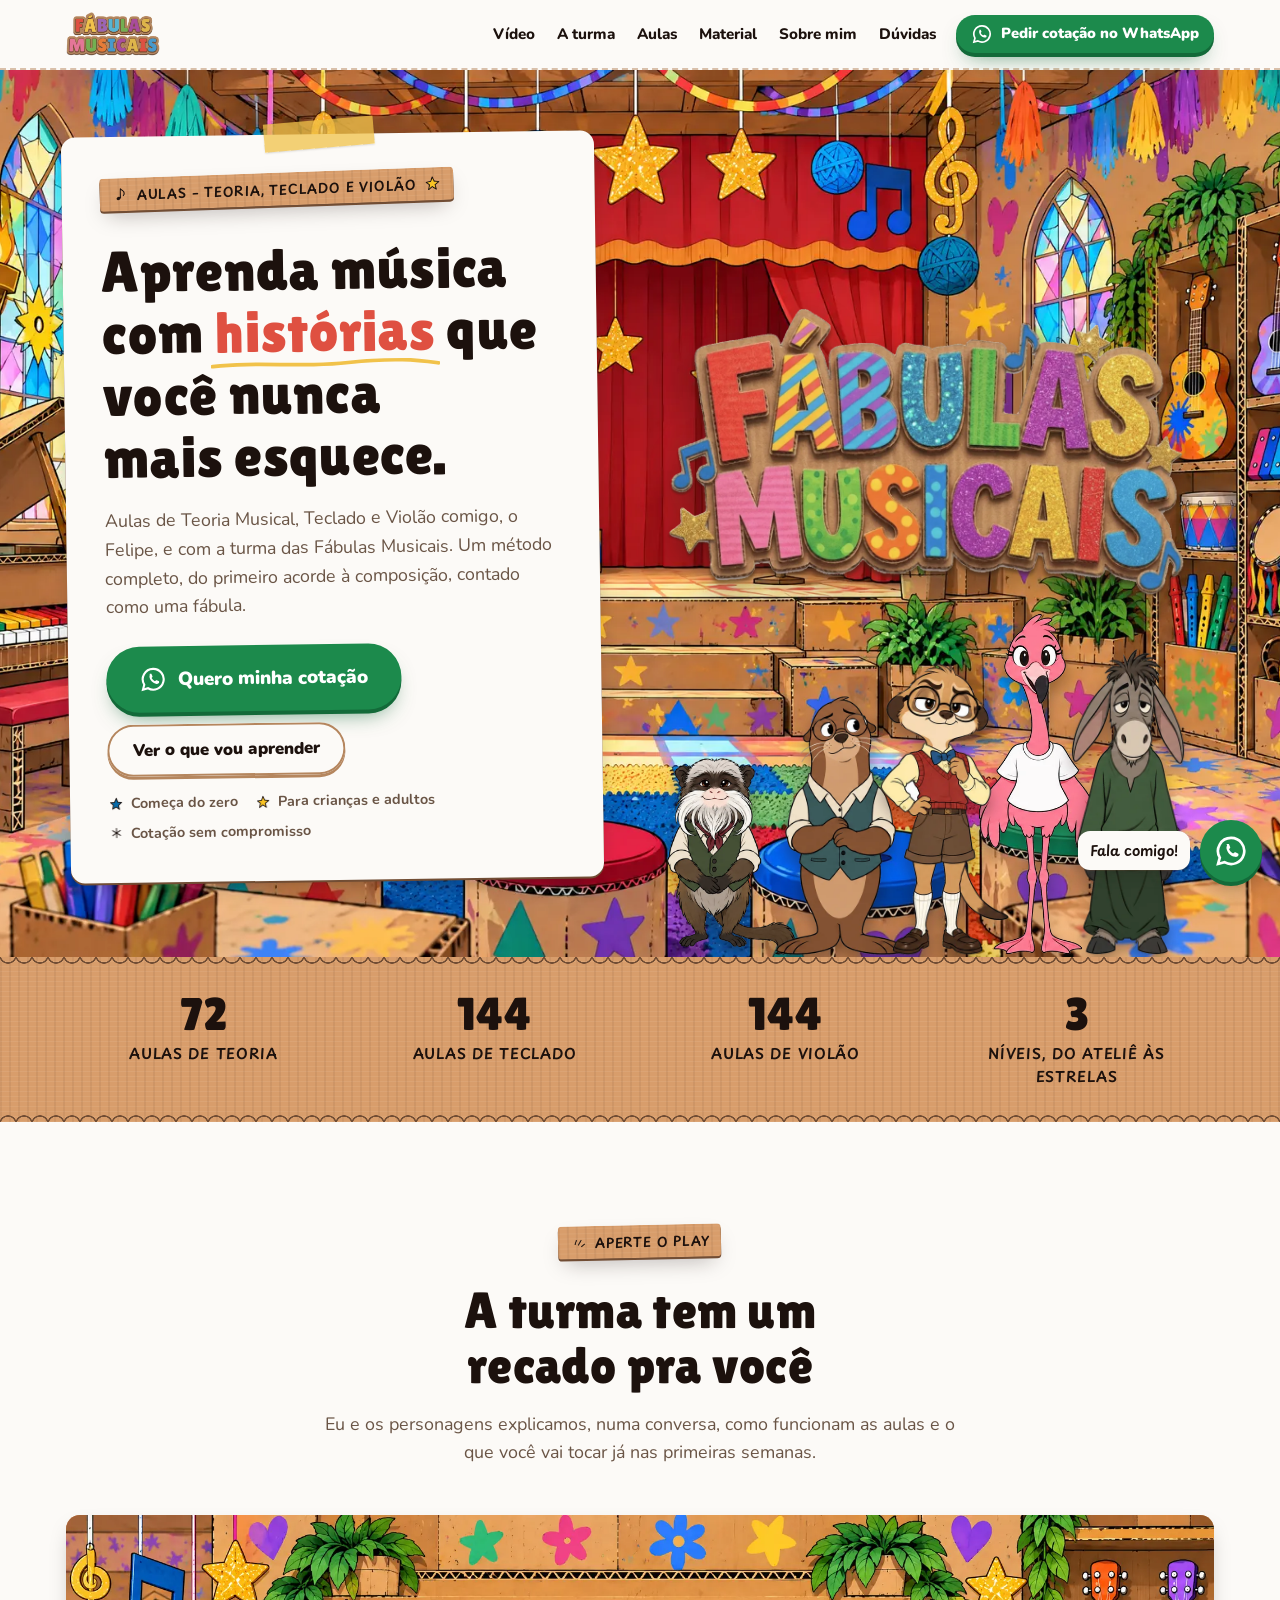
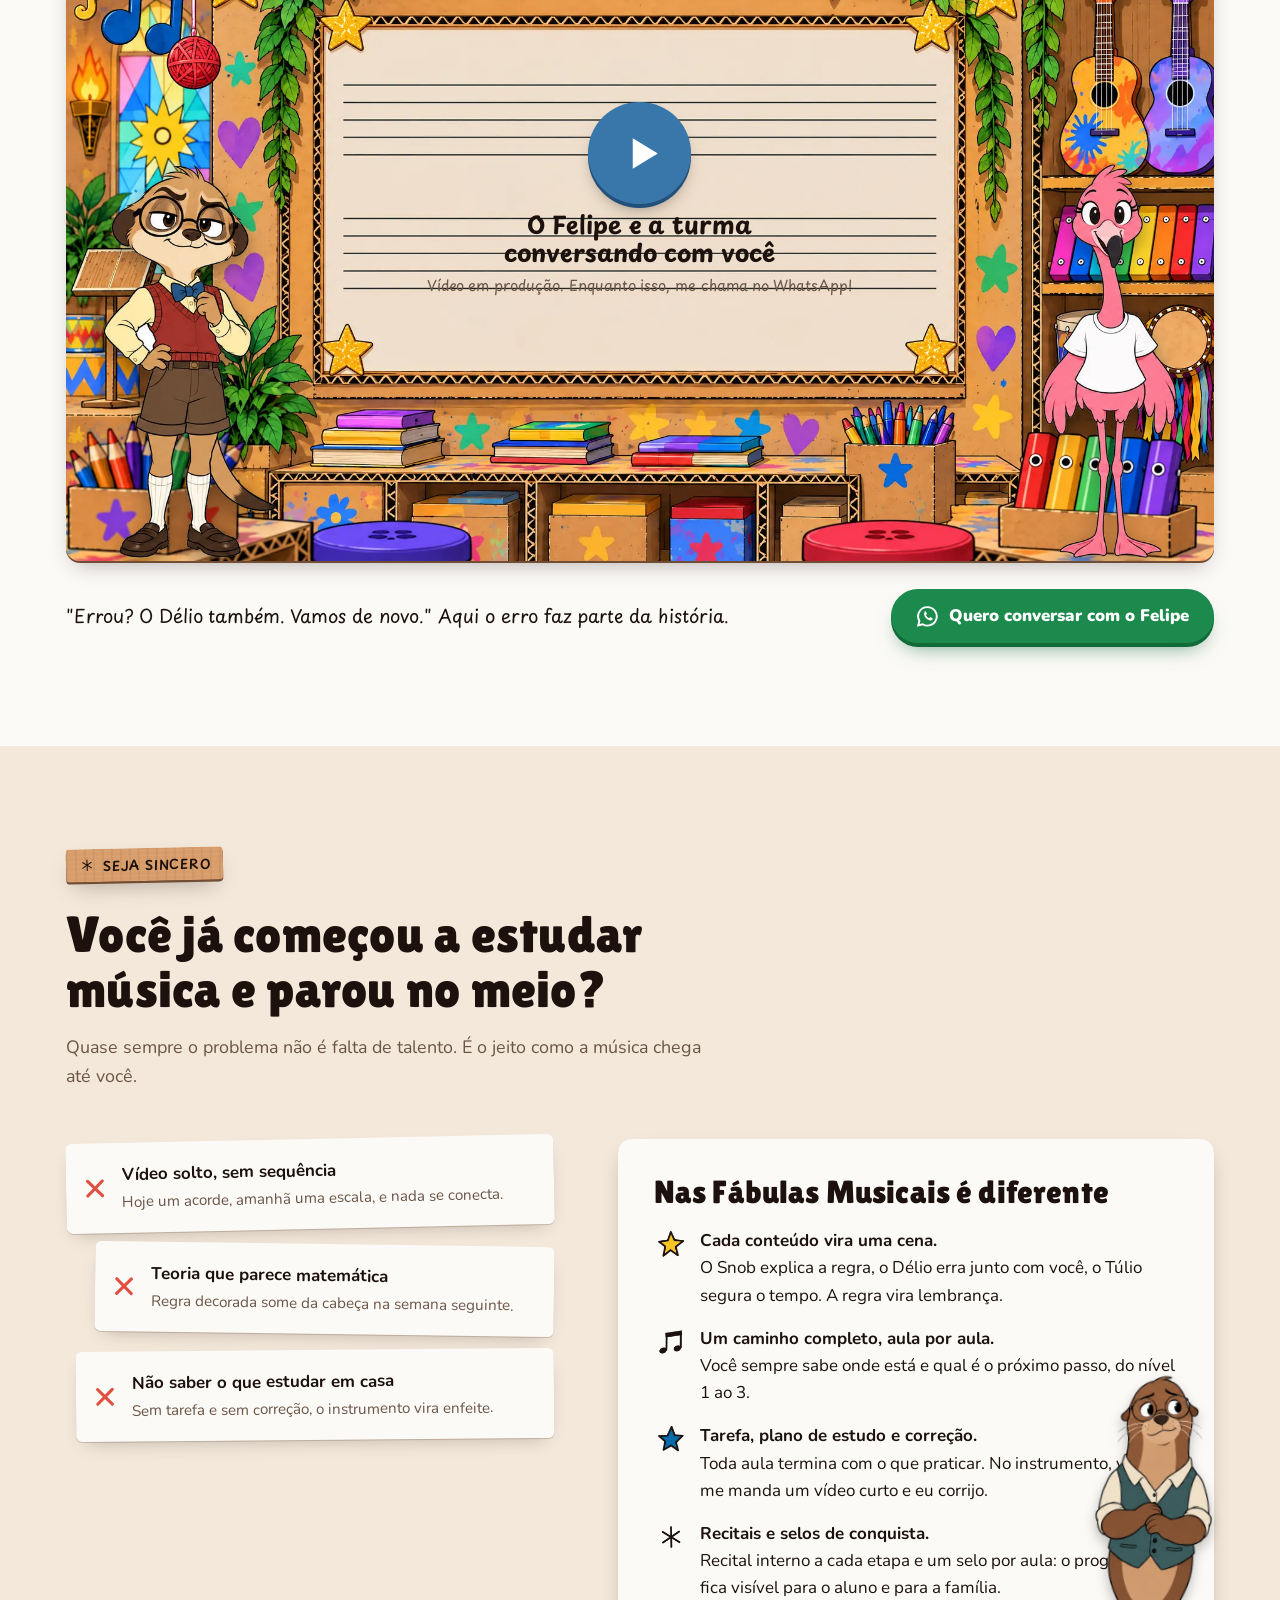
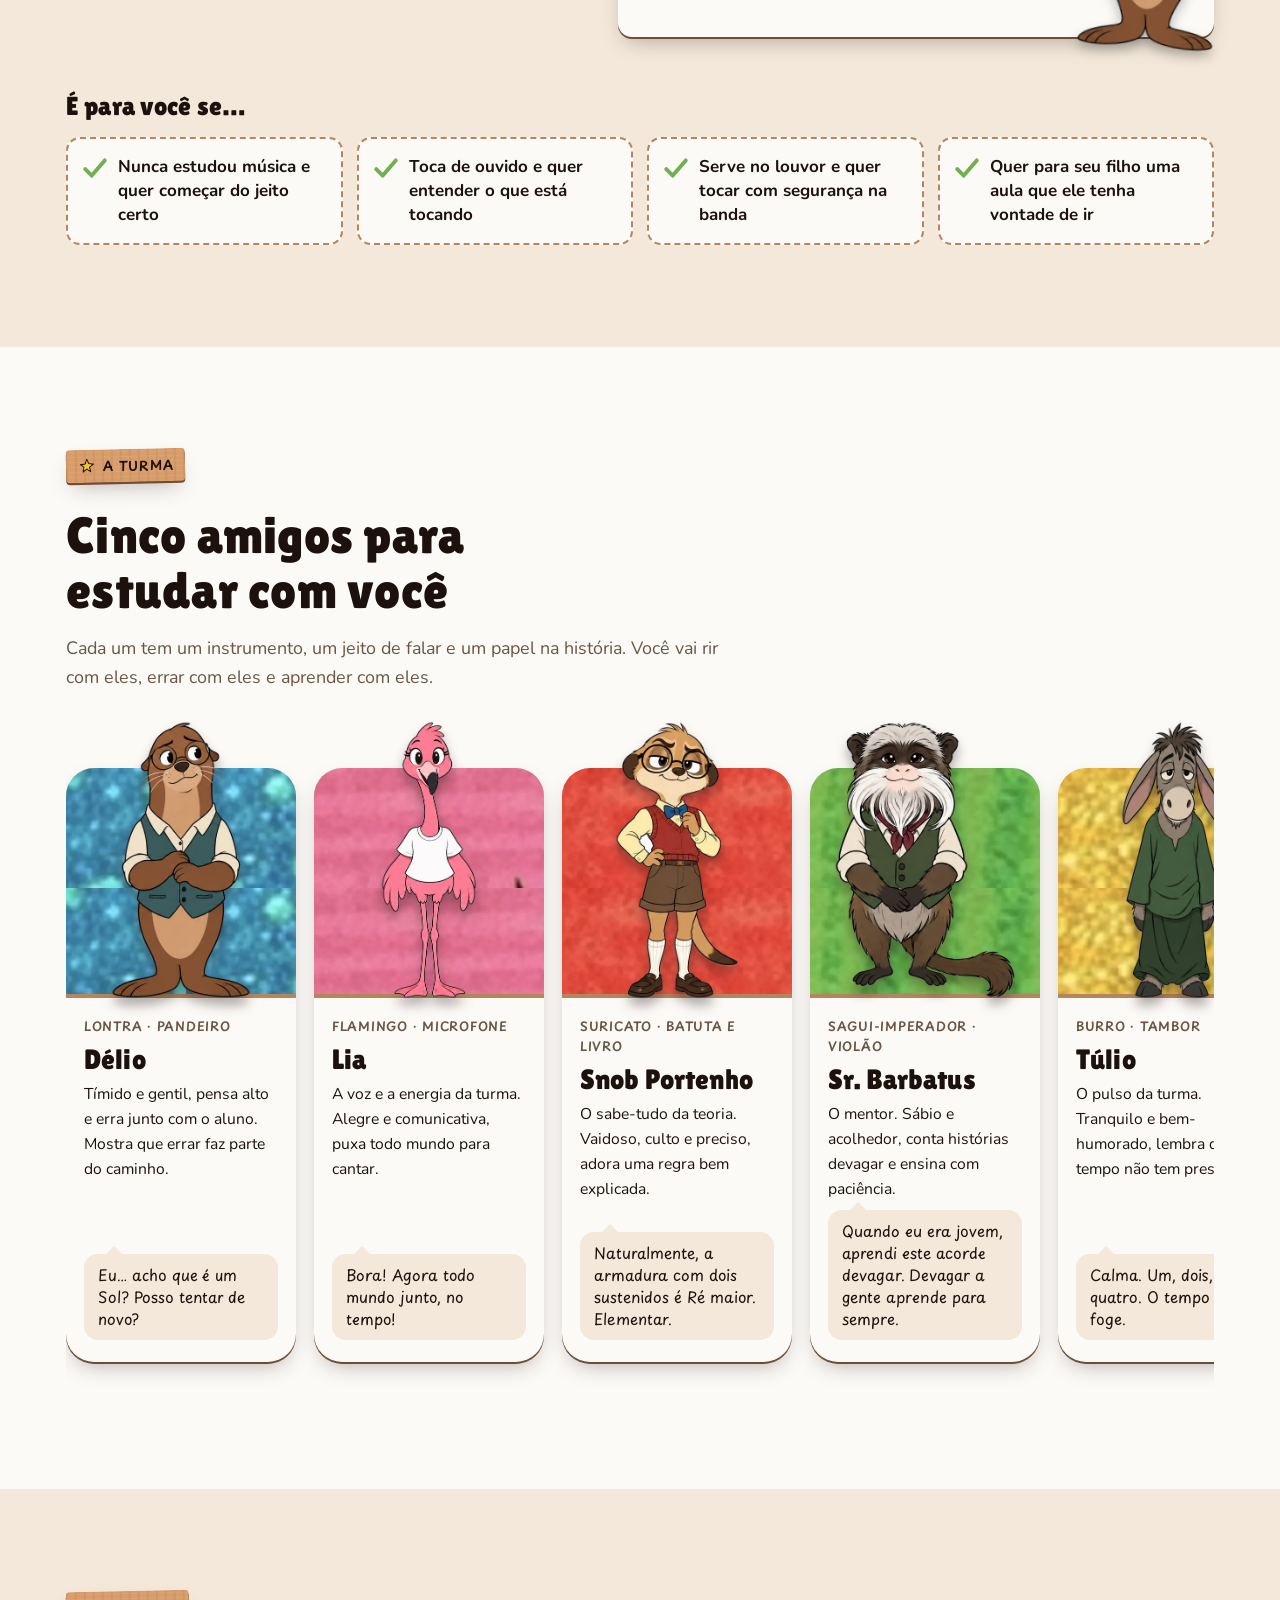
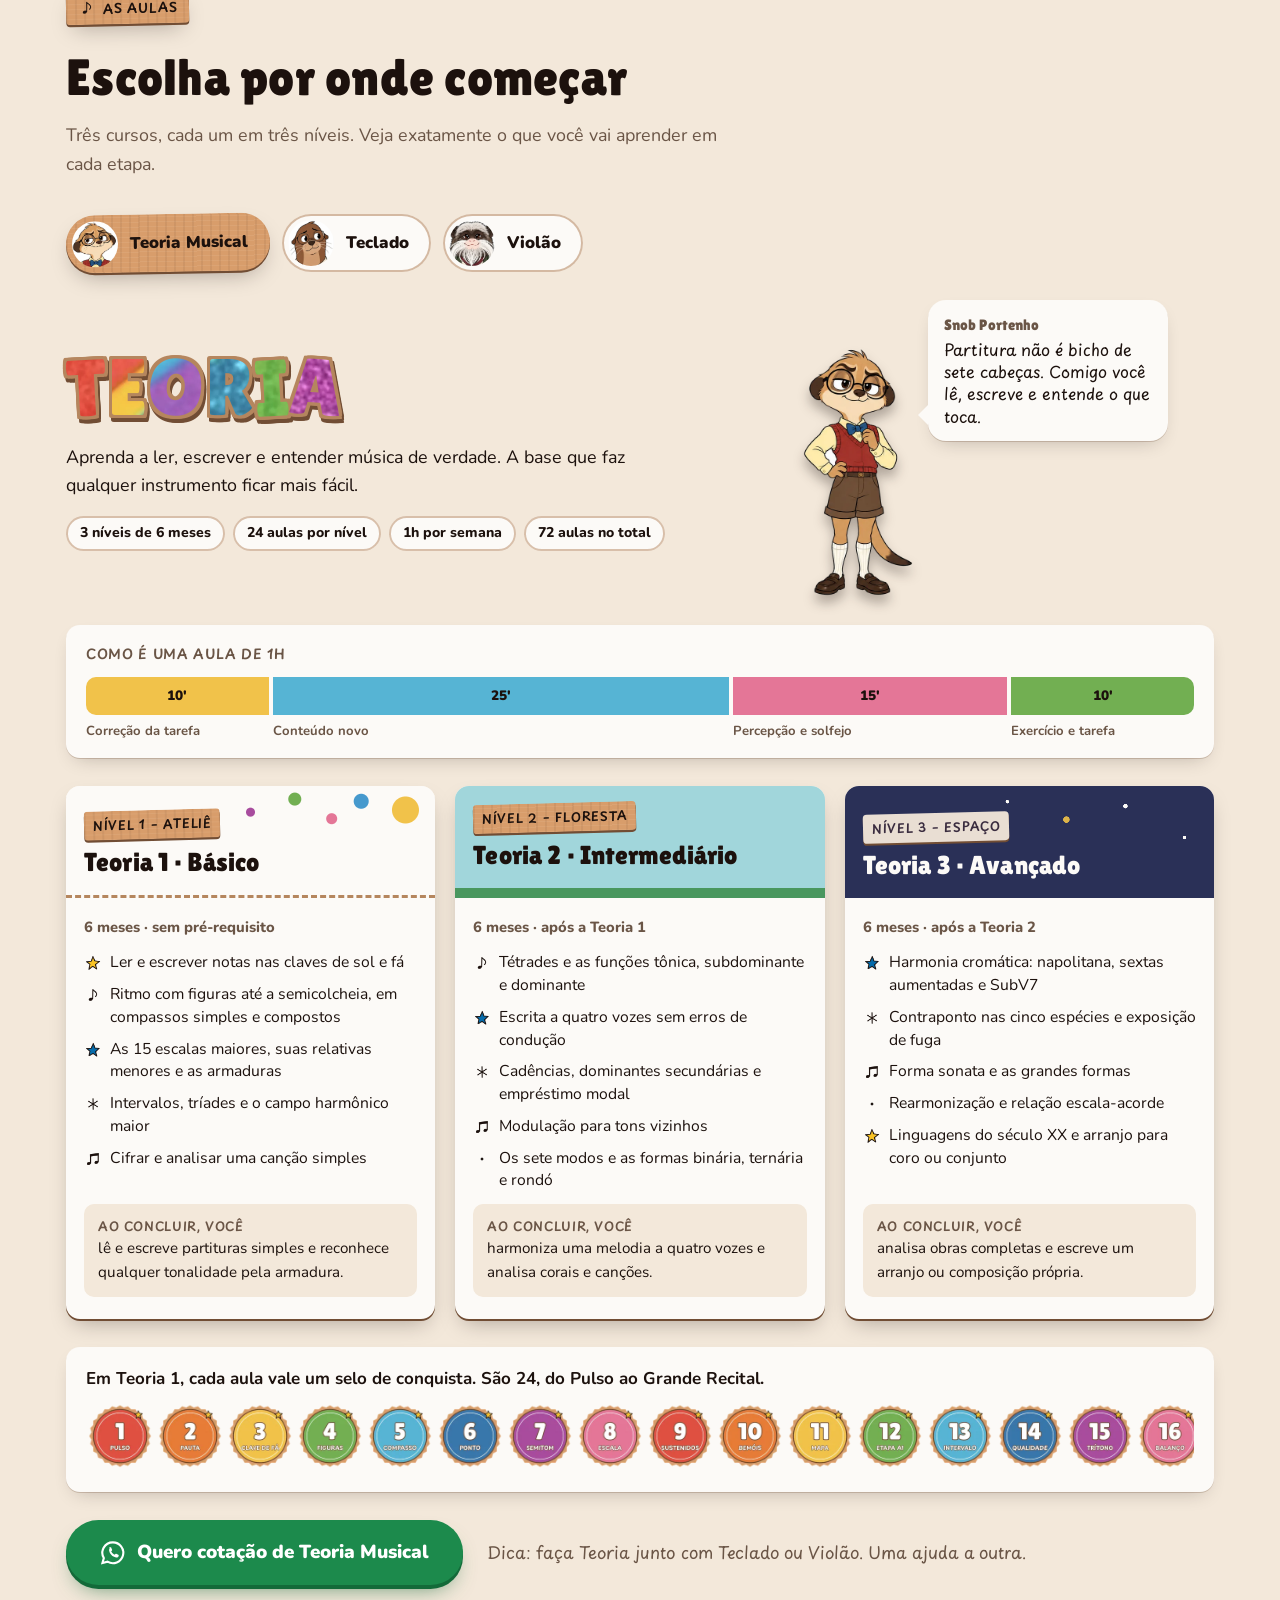
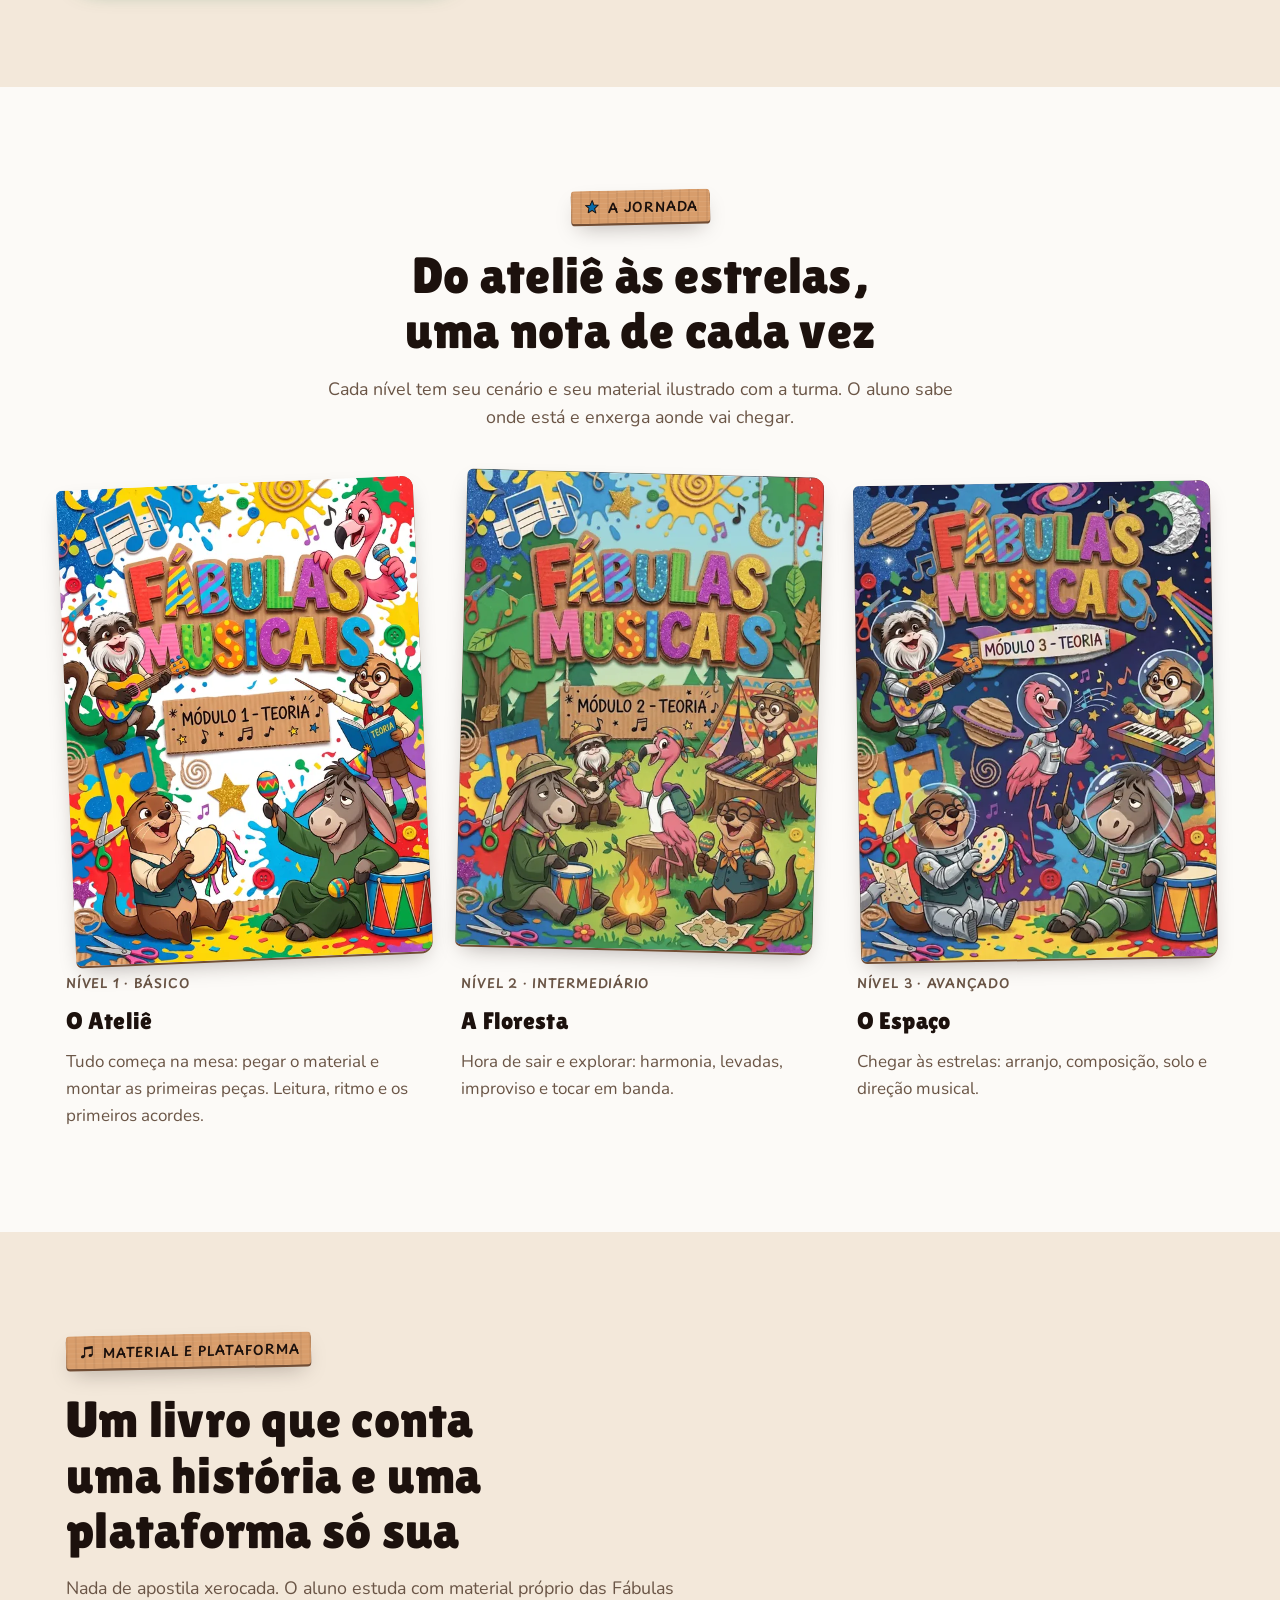
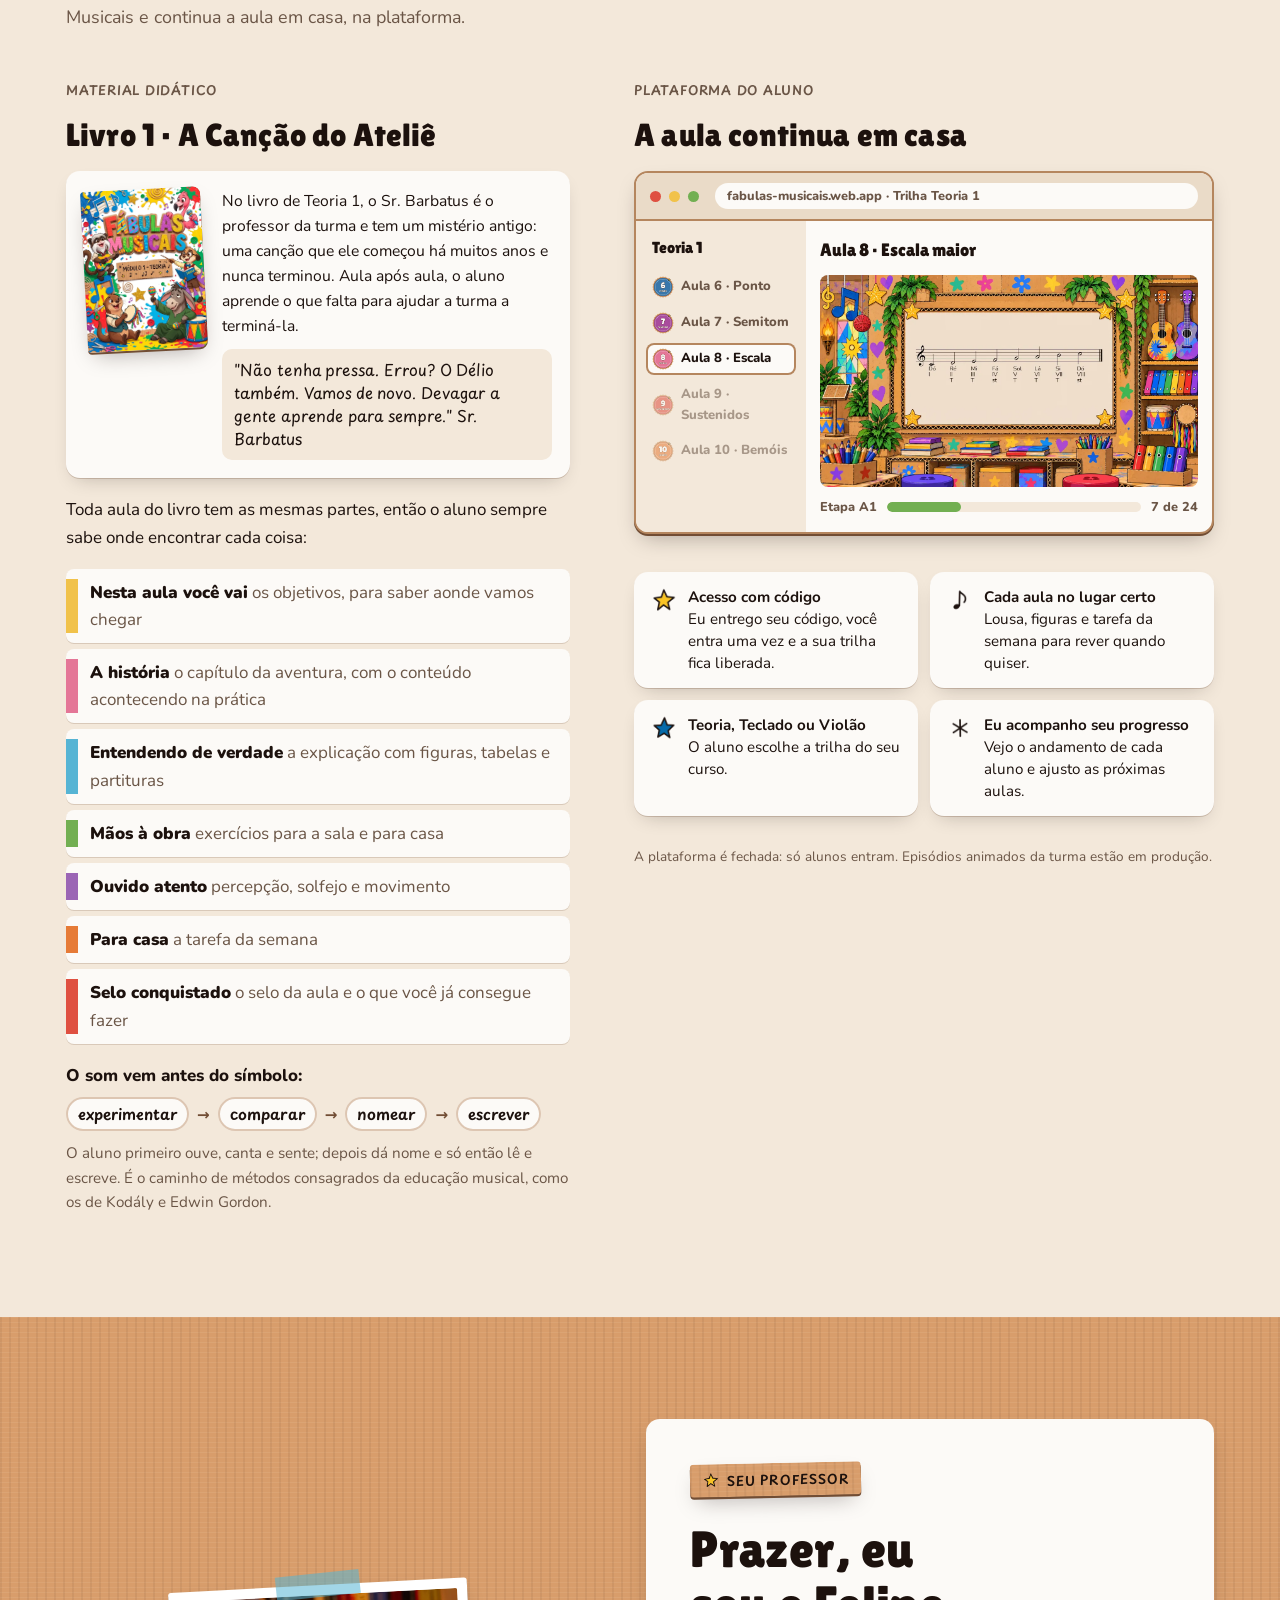
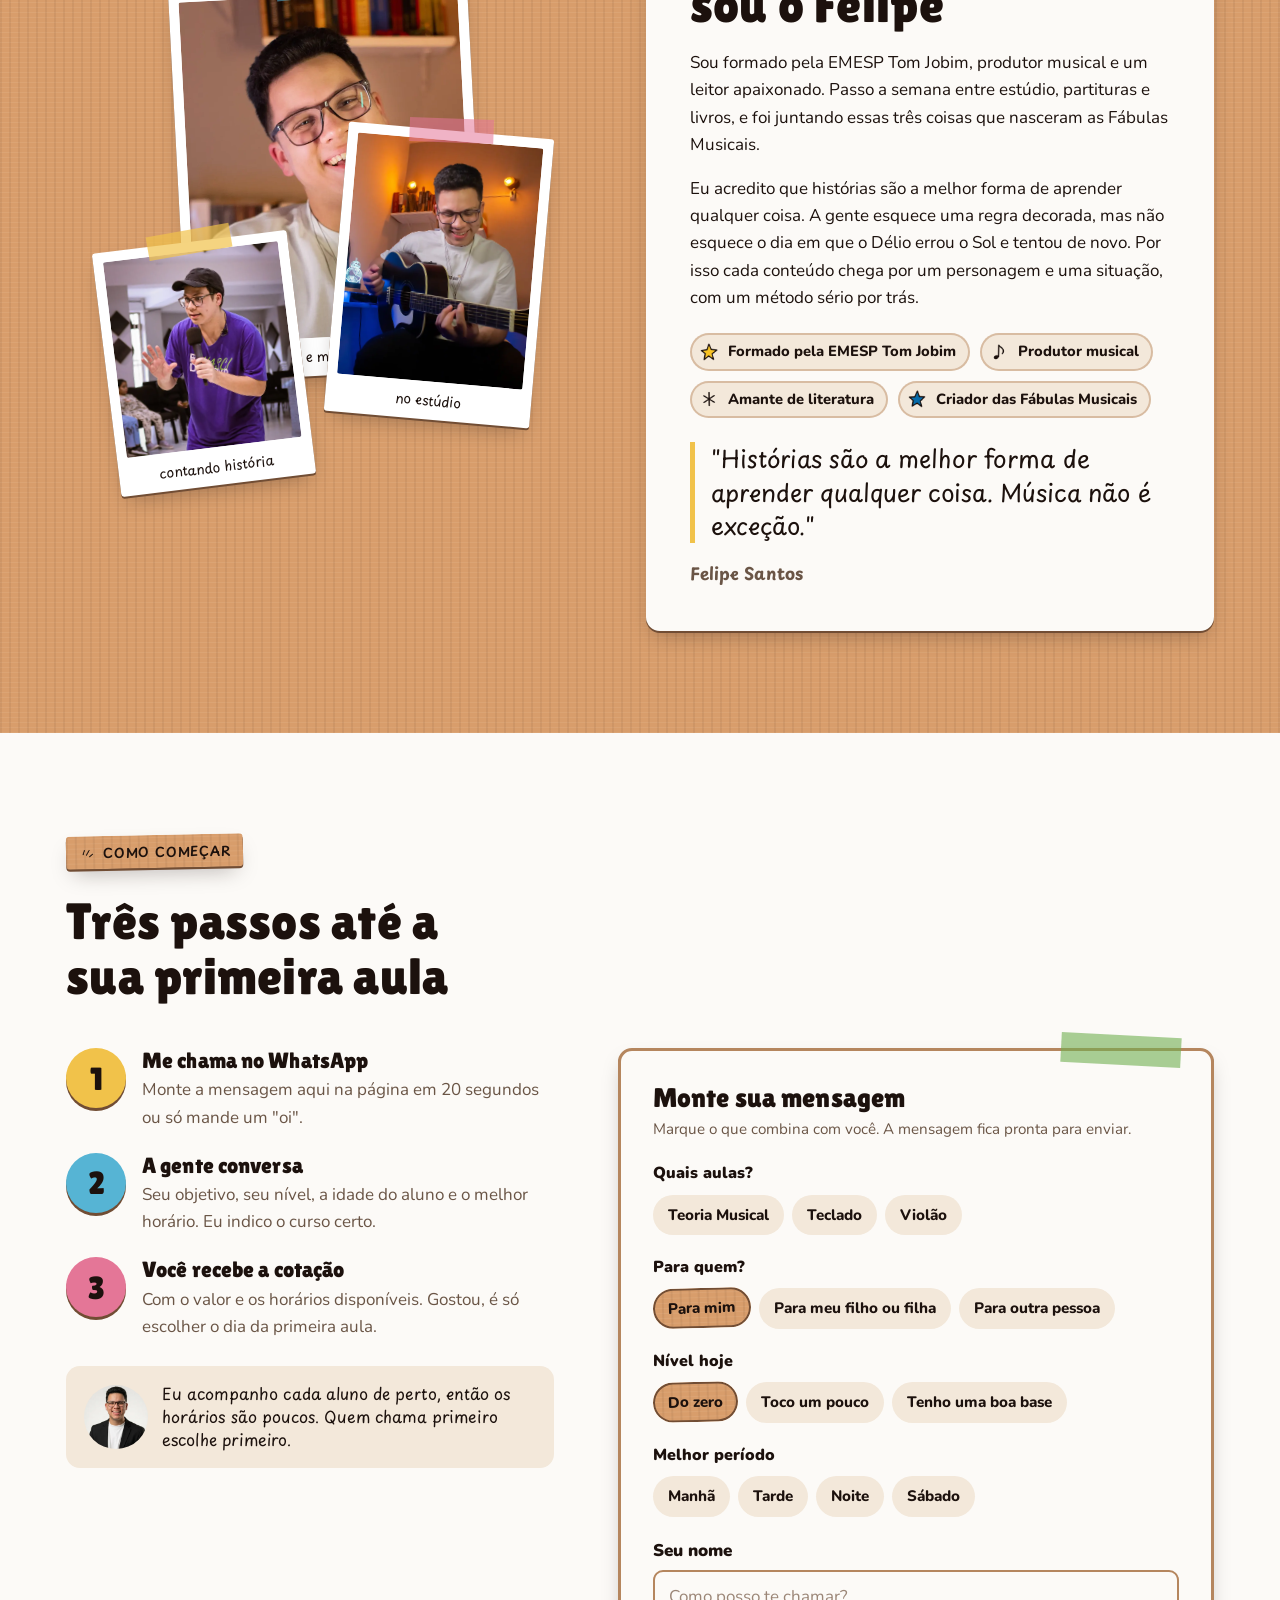
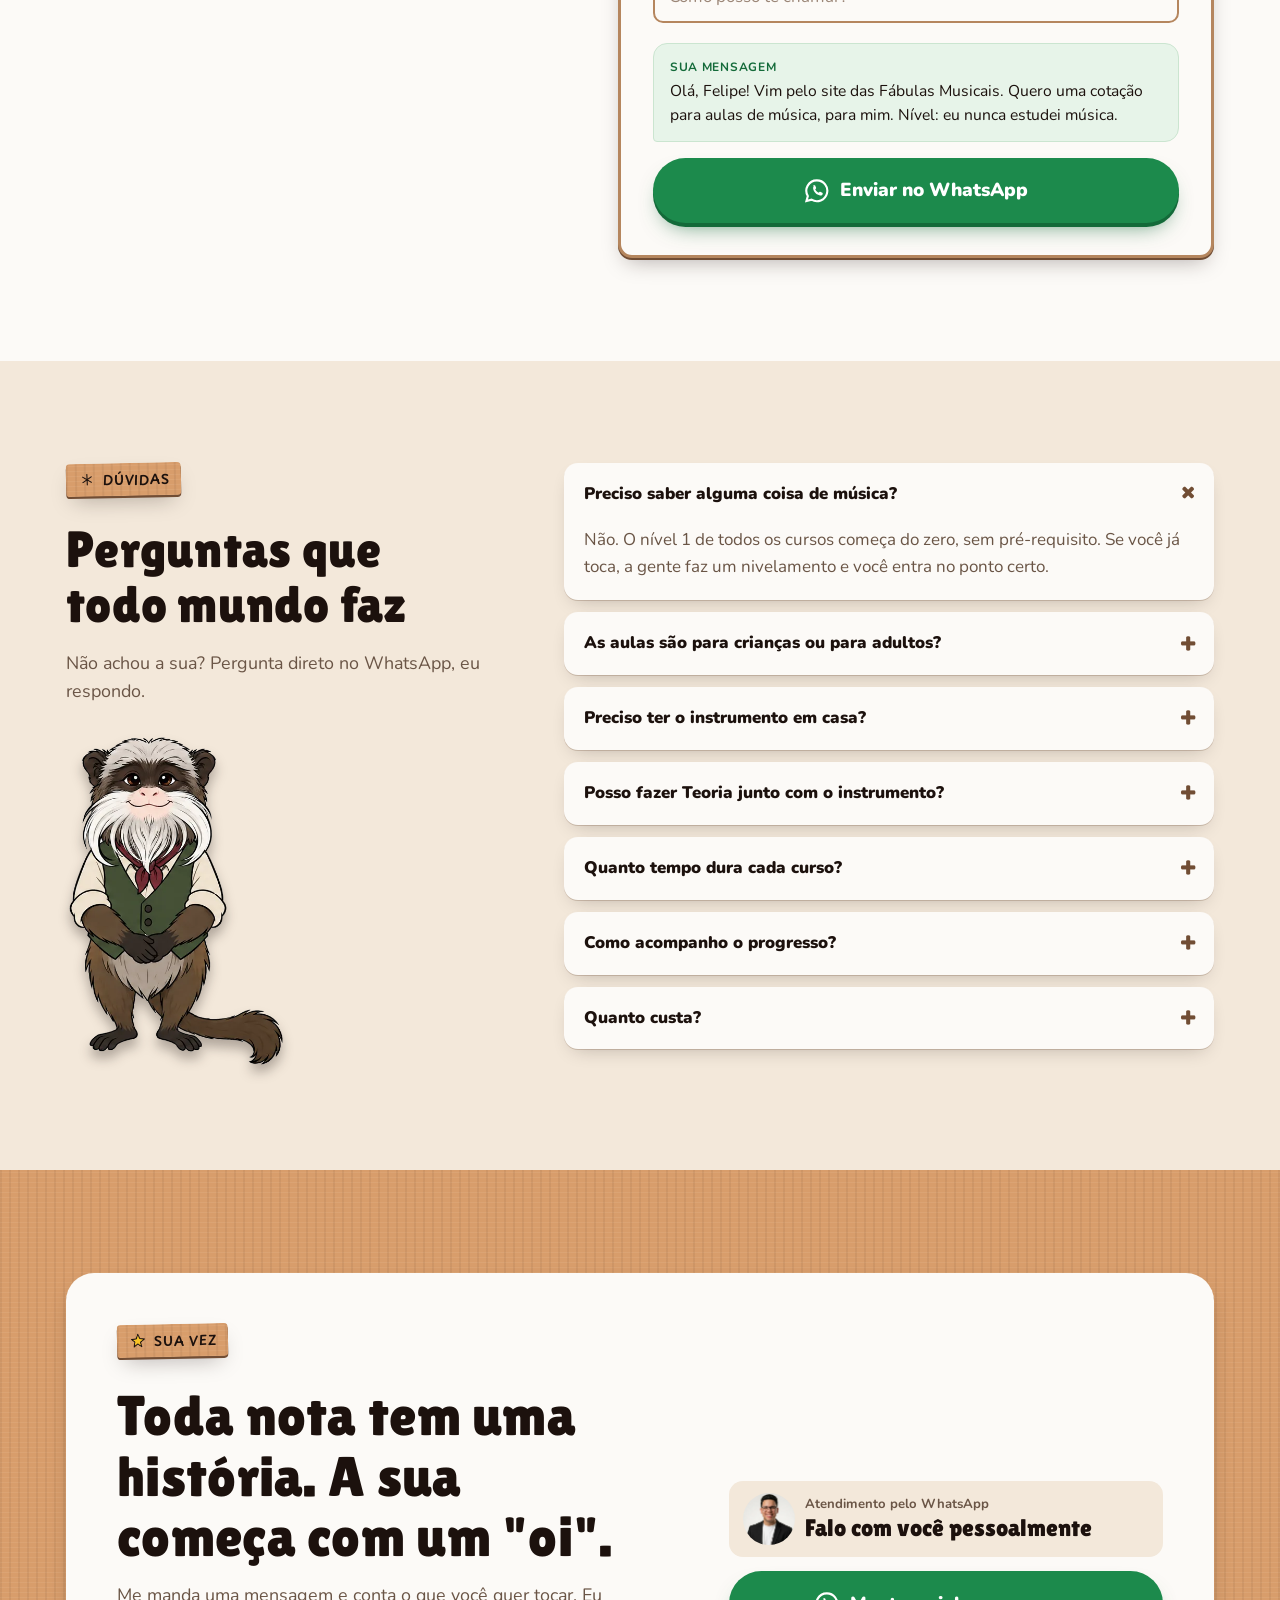
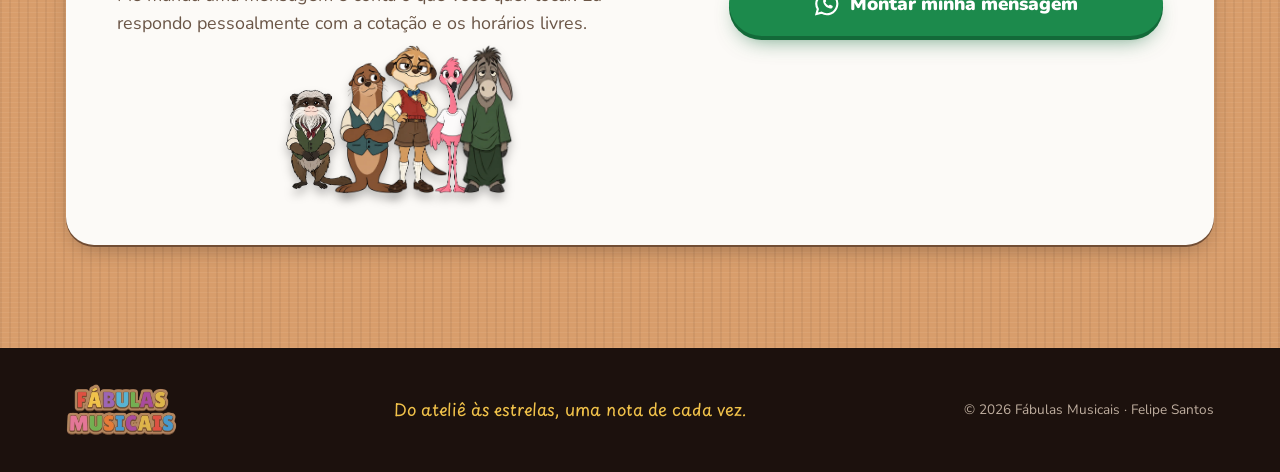
==== index.html @ ca7c4cc4 "Publica o site das aulas Fábulas Musicais Co-Authored-By: Claude Opus 5.5 <noreply@anthropic.com> Cl" ====
<!doctype html>
<html lang="pt-BR">
<head>
<meta charset="utf-8">
<meta name="viewport" content="width=device-width,initial-scale=1,viewport-fit=cover">
<link rel="icon" href="img/assinatura.webp">
<title>Aulas Fábulas Musicais</title>
<meta name="description" content="Aulas de Teoria Musical, Teclado e Violão com Felipe Santos e a turma das Fábulas Musicais. Peça sua cotação no WhatsApp.">
<link rel="preconnect" href="https://fonts.googleapis.com">
<link rel="preconnect" href="https://fonts.gstatic.com" crossorigin>
<link rel="stylesheet" href="https://fonts.googleapis.com/css2?family=Lilita+One&family=Nunito:ital,wght@0,400;0,600;0,700;0,800;0,900;1,400&family=Playpen+Sans:wght@400;600;700&display=swap">
<style>
/* Layout: um ateliê de papelão em tiras horizontais. Palco no topo, lousa do vídeo, turma, aulas por nível
   (Ateliê → Floresta → Espaço), o professor e o balcão do WhatsApp. Visual único e claro, por escolha da marca. */
:root{
  color-scheme: light;
  /* papel e papelão */
  --papel:#FCFAF7; --apoio:#F3E8DA; --placa:#D89D6B; --papelao:#B5865E; --papelao-escuro:#714D34;
  --texto:#1C110D; --suave:#6A5546; --contorno:#121010;
  /* ação */
  --acao:#3976AA; --zap:#1C8A4C; --zap-escuro:#136A39; --zap-texto:#FFFFFF;
  /* letras do logo */
  --vermelho:#DF5041; --laranja:#E67B37; --amarelo:#F1C24A; --ouro:#DDB449; --verde:#72AF52;
  --turquesa:#56B4D4; --azul:#4699CD; --roxo:#A84C9E; --lilas:#9B65B5; --rosa:#E47697;
  /* cenários */
  --floresta:#49975E; --floresta-escura:#336441; --ceu:#A1D6DB; --cosmos:#2A3057; --nebulosa:#315D9C;
  /* tipografia */
  --f-titulo:"Lilita One","Arial Rounded MT Bold","Trebuchet MS",system-ui,sans-serif;
  --f-mao:"Playpen Sans","Comic Sans MS","Chalkboard SE",system-ui,sans-serif;
  --f-texto:"Nunito","Segoe UI",system-ui,-apple-system,sans-serif;
  /* forma */
  --raio-placa:4px; --raio-recorte:14px; --raio-adesivo:28px;
  --sombra-papelao:0 2px 0 var(--papelao-escuro),0 10px 22px -8px rgba(28,17,13,.35);
  --sombra-papel:0 1px 0 rgba(113,77,52,.25),0 8px 20px -10px rgba(28,17,13,.3);
  --kraft-bg:repeating-linear-gradient(90deg,rgba(113,77,52,.10) 0 2px,transparent 2px 9px),repeating-linear-gradient(0deg,rgba(255,240,220,.08) 0 1px,transparent 1px 5px),#D89D6B;
}
*{box-sizing:border-box}
html{scroll-behavior:smooth;scroll-padding-top:84px}
body{background:var(--papel);color:var(--texto);font-family:var(--f-texto);font-size:17px;line-height:1.6;margin:0;overflow-x:hidden}
img{max-width:100%;height:auto;display:block}
a{color:var(--acao)}
h1,h2,h3{font-family:var(--f-titulo);font-weight:400;line-height:1.08;margin:0;text-wrap:balance;letter-spacing:.005em}
p{margin:0}
:focus-visible{outline:3px solid var(--acao);outline-offset:3px;border-radius:6px}
.wrap{max-width:1180px;margin:0 auto;padding-left:max(16px,env(safe-area-inset-left,0px));padding-right:max(16px,env(safe-area-inset-right,0px))}
section{padding-block:clamp(56px,8vw,104px)}
.sr{position:absolute;width:1px;height:1px;overflow:hidden;clip:rect(0 0 0 0)}

/* ---------- peças da marca ---------- */
.kraft{background:var(--kraft-bg)}
.plaquinha{display:inline-flex;align-items:center;gap:.55em;font-family:var(--f-mao);font-weight:600;text-transform:uppercase;letter-spacing:.06em;font-size:.82rem;color:var(--texto);
  background:var(--kraft-bg);padding:.45em .9em;border-radius:var(--raio-placa);box-shadow:var(--sombra-papelao);transform:rotate(-1.2deg)}
.plaquinha img{width:18px;height:18px}
.titulo-sec{font-size:clamp(2rem,4.4vw,3.2rem);margin-top:.5em;max-width:18ch}
.lead{font-size:1.12rem;color:var(--suave);max-width:60ch;margin-top:.9em}
.mao{font-family:var(--f-mao)}

/* título recortado: cada letra ganha um material do logo */
.recorte{display:inline-block;font-family:var(--f-titulo);text-transform:uppercase;line-height:1;letter-spacing:.02em;
  filter:drop-shadow(3px 0 0 var(--papelao)) drop-shadow(-3px 0 0 var(--papelao)) drop-shadow(0 3px 0 var(--papelao)) drop-shadow(0 -3px 0 var(--papelao)) drop-shadow(2px 4px 0 var(--papelao-escuro))}
.recorte span{display:inline-block;color:var(--c,#DF5041)}
@supports ((-webkit-background-clip:text) or (background-clip:text)){
  .recorte span{background-image:var(--t);background-size:90px;background-color:var(--c);-webkit-background-clip:text;background-clip:text;color:transparent}
}
.recorte span:nth-child(odd){transform:rotate(-3deg) translateY(1px)}
.recorte span:nth-child(3n){transform:rotate(4deg)}

/* botões */
.btn{display:inline-flex;align-items:center;justify-content:center;gap:.6em;font-family:var(--f-texto);font-weight:900;font-size:1.05rem;text-decoration:none;
  border-radius:999px;padding:.95em 1.5em;border:0;cursor:pointer;transition:transform .15s ease,box-shadow .15s ease;line-height:1.2;text-align:center}
.btn svg{width:1.35em;height:1.35em;flex:none}
.btn-zap{background:var(--zap);color:var(--zap-texto);box-shadow:0 4px 0 var(--zap-escuro),0 12px 22px -10px rgba(19,106,57,.7)}
.btn-zap:hover{transform:translateY(-2px) rotate(-.6deg);box-shadow:0 6px 0 var(--zap-escuro),0 16px 26px -10px rgba(19,106,57,.7)}
.btn-zap:active{transform:translateY(2px);box-shadow:0 2px 0 var(--zap-escuro)}
.btn-papel{background:var(--papel);color:var(--texto);box-shadow:inset 0 0 0 2px var(--papelao),0 3px 0 var(--papelao)}
.btn-papel:hover{transform:translateY(-2px)}
.btn-lg{font-size:1.18rem;padding:1.05em 1.8em}

/* ---------- barra do topo ---------- */
body::before{content:"";position:fixed;inset:0 0 auto;height:env(safe-area-inset-top,0px);z-index:60;background:var(--papel)}
.topo{position:sticky;top:env(safe-area-inset-top,0px);z-index:50;background:rgba(252,250,247,.94);backdrop-filter:blur(6px);border-bottom:2px dashed rgba(181,134,94,.5)}
.topo .wrap{display:flex;align-items:center;gap:20px;height:68px}
.topo .marca img{height:44px;width:auto}
.topo nav{display:flex;gap:22px;margin-left:auto}
.topo nav a{color:var(--texto);text-decoration:none;font-weight:800;font-size:.95rem}
.topo nav a:hover{color:var(--acao)}
.topo .btn{padding:.6em 1.05em;font-size:.92rem}
@media (max-width:860px){.topo nav{display:none}.topo .btn{margin-left:auto}}
@media (max-width:560px){.topo .btn span.longo{display:none}}

/* ---------- herói: o palco ---------- */
.heroi{position:relative;background:var(--placa) url(img/palco.webp) center 62%/cover no-repeat;padding-block:clamp(28px,5vw,64px) 0;overflow:hidden}
.heroi .wrap{display:grid;grid-template-columns:minmax(0,1fr) minmax(0,1.08fr);gap:clamp(20px,3vw,48px);align-items:end}
.cartao-heroi{background:var(--papel);border-radius:var(--raio-recorte);box-shadow:var(--sombra-papelao);padding:clamp(22px,3vw,40px);transform:rotate(-.8deg);
  margin-bottom:clamp(40px,6vw,84px);position:relative;min-width:0}
.cartao-heroi::before{content:"";position:absolute;top:-14px;left:38%;width:110px;height:28px;background:rgba(241,194,74,.75);transform:rotate(-4deg);box-shadow:0 1px 2px rgba(0,0,0,.12)}
.cartao-heroi h1{font-size:clamp(2.15rem,4.5vw,3.7rem);margin-top:.55em;color:var(--texto)}
.cartao-heroi h1 em{font-style:normal;color:var(--vermelho);position:relative;white-space:nowrap}
.cartao-heroi h1 em::after{content:"";position:absolute;left:-2%;right:-2%;bottom:-.08em;height:.16em;background:url("data:image/svg+xml,%3Csvg xmlns='http://www.w3.org/2000/svg' viewBox='0 0 200 12' preserveAspectRatio='none'%3E%3Cpath d='M2 8 C40 2 80 11 120 5 S180 3 198 7' fill='none' stroke='%23F1C24A' stroke-width='5' stroke-linecap='round'/%3E%3C/svg%3E") center/100% 100% no-repeat;z-index:-1}
.cartao-heroi .sub{font-size:1.12rem;color:var(--suave);margin-top:1em;max-width:46ch}
.acoes{display:flex;flex-wrap:wrap;gap:12px;margin-top:1.5em}
.micro{display:flex;flex-wrap:wrap;gap:6px 18px;margin-top:1.1em;font-size:.9rem;color:var(--suave);font-weight:700}
.micro span{display:inline-flex;align-items:center;gap:6px}
.micro img{width:16px;height:16px}
.palco{display:flex;flex-direction:column;align-items:center;min-width:0}
.palco .logo{width:min(100%,520px);filter:drop-shadow(0 10px 14px rgba(28,17,13,.35));animation:balanco 6s ease-in-out infinite}
.elenco{display:flex;align-items:flex-end;justify-content:center;height:clamp(210px,27vw,370px);margin-top:clamp(4px,1vw,14px);width:100%}
.elenco img{height:100%;width:auto;filter:drop-shadow(0 10px 8px rgba(28,17,13,.35));transform-origin:bottom center;animation:pulo 3.4s ease-in-out infinite}
.elenco .barbatus{height:58%;margin-right:-4%;animation-delay:-.4s}
.elenco .delio{height:76%;margin-right:-5%;animation-delay:-1.1s}
.elenco .snob{height:86%;z-index:2;animation-delay:-2s}
.elenco .lia{height:100%;margin-left:-6%;animation-delay:-.7s}
.elenco .tulio{height:90%;margin-left:-5%;animation-delay:-1.6s}
@keyframes pulo{0%,100%{transform:translateY(0) rotate(0)}50%{transform:translateY(-6px) rotate(-1.2deg)}}
@keyframes balanco{0%,100%{transform:rotate(-1.2deg)}50%{transform:rotate(1deg)}}
@media (max-width:900px){
  .heroi .wrap{grid-template-columns:1fr}
  .palco{order:-1}
  .cartao-heroi{margin-bottom:34px;margin-top:-6px;z-index:3}
  .elenco{height:clamp(190px,52vw,320px)}
  .palco .logo{width:min(84%,400px)}
}

/* faixa de papelão com números */
.faixa{position:relative;z-index:2;padding-block:26px}
.faixa::before,.faixa::after{content:"";position:absolute;left:0;right:0;height:10px;background:radial-gradient(circle at 8px -2px,transparent 7px,var(--papelao-escuro) 7.5px,var(--papelao-escuro) 8.5px,transparent 9px) 0 0/16px 10px repeat-x}
.faixa::before{top:0}.faixa::after{bottom:0;transform:scaleY(-1)}
.faixa .wrap{display:grid;grid-template-columns:repeat(4,minmax(0,1fr));gap:16px}
.numero{display:flex;flex-direction:column;align-items:center;text-align:center;padding:8px}
.numero b{font-family:var(--f-titulo);font-weight:400;font-size:clamp(2rem,4vw,2.9rem);line-height:1;color:var(--texto)}
.numero span{font-family:var(--f-mao);font-weight:600;font-size:.9rem;text-transform:uppercase;letter-spacing:.05em;color:var(--texto);margin-top:.35em}
@media (max-width:700px){.faixa .wrap{grid-template-columns:repeat(2,minmax(0,1fr))}}

/* ---------- vídeo na lousa ---------- */
.video{background:var(--papel)}
.cabeca{display:flex;flex-direction:column;align-items:flex-start}
.cabeca.centro{align-items:center;text-align:center}
.cabeca.centro .titulo-sec,.cabeca.centro .lead{margin-left:auto;margin-right:auto}
.cena-moldura{margin-top:clamp(28px,4vw,48px);position:relative;border-radius:var(--raio-recorte);overflow:hidden;box-shadow:var(--sombra-papelao);aspect-ratio:16/9;max-width:100%;background:var(--placa)}
.cena{position:absolute;inset:0;background:url(img/lousa.webp) center/100% 100% no-repeat}
.lousa-slot{position:absolute;left:22.7%;top:17.8%;width:54.5%;height:52.5%;display:flex;align-items:center;justify-content:center}
.lousa-slot .tela{position:relative;height:100%;aspect-ratio:16/9;max-width:100%;display:flex;flex-direction:column;align-items:center;justify-content:center;gap:2%;text-align:center;color:var(--texto);background:transparent;border:0;padding:0 4%;font:inherit;cursor:pointer}
.lousa-slot video,.lousa-slot iframe{width:100%;height:100%;border:0;background:#000;border-radius:4px;object-fit:cover}
.tela .play{width:clamp(48px,8vw,104px);aspect-ratio:1;border-radius:50%;background:var(--acao);display:grid;place-items:center;box-shadow:0 4px 0 #23507a,0 10px 18px -8px rgba(0,0,0,.5);transition:transform .2s}
.tela:hover .play{transform:scale(1.07) rotate(-4deg)}
.tela .play svg{width:42%;height:42%;margin-left:8%}
.tela .giz-1{font-family:var(--f-mao);font-weight:700;font-size:clamp(.8rem,1.9vw,1.6rem);line-height:1.15}
.tela .giz-2{font-family:var(--f-mao);font-weight:400;font-size:clamp(.62rem,1.15vw,1rem);color:var(--suave)}
.espiao{position:absolute;bottom:0;height:62%;width:auto;filter:drop-shadow(0 8px 10px rgba(0,0,0,.35));pointer-events:none}
.espiao.esq{left:3%}.espiao.dir{right:3%}
@media (max-width:700px){
  .cena-moldura{aspect-ratio:100/60.9}
  .cena{inset:auto;left:-33.25%;top:-11.25%;width:166.67%;aspect-ratio:16/9;height:auto}
  .espiao{display:none}
}
.video-pos{display:flex;flex-wrap:wrap;align-items:center;justify-content:space-between;gap:16px 28px;margin-top:28px}
.video-pos p{font-family:var(--f-mao);font-size:1.15rem;max-width:52ch}

/* ---------- por que desistem ---------- */
.porque{background:var(--apoio)}
.porque .grade{display:grid;grid-template-columns:minmax(0,.9fr) minmax(0,1.1fr);gap:clamp(28px,5vw,72px);margin-top:clamp(28px,4vw,48px);align-items:start}
.dores{display:flex;flex-direction:column;gap:16px}
.dor{background:var(--papel);padding:18px 20px 18px 56px;border-radius:6px;box-shadow:var(--sombra-papel);position:relative;font-weight:700}
.dor:nth-child(1){transform:rotate(-1.2deg)}.dor:nth-child(2){transform:rotate(.8deg);margin-left:6%}.dor:nth-child(3){transform:rotate(-.5deg);margin-left:2%}
.dor::before{content:"";position:absolute;left:18px;top:50%;width:22px;height:22px;margin-top:-11px;background:url("data:image/svg+xml,%3Csvg xmlns='http://www.w3.org/2000/svg' viewBox='0 0 24 24'%3E%3Cpath d='M4 4 L20 20 M20 4 L4 20' stroke='%23DF5041' stroke-width='3.4' stroke-linecap='round'/%3E%3C/svg%3E") center/contain no-repeat}
.dor small{display:block;font-weight:400;color:var(--suave);font-size:.95rem;margin-top:2px}
.solucao{background:var(--papel);border-radius:var(--raio-recorte);box-shadow:var(--sombra-papelao);padding:clamp(22px,3vw,36px);position:relative}
.solucao h3{font-size:clamp(1.5rem,2.6vw,2rem)}
.solucao ul{list-style:none;padding:0;margin:18px 0 0;display:flex;flex-direction:column;gap:16px}
.solucao li{display:grid;grid-template-columns:34px minmax(0,1fr);gap:12px;align-items:start}
.solucao li img{width:34px;height:34px}
.solucao li b{display:block}
.solucao .tutor{position:absolute;right:-10px;bottom:-12px;width:clamp(90px,12vw,140px);filter:drop-shadow(0 6px 6px rgba(0,0,0,.25));transform:rotate(4deg)}
.pra-quem{margin-top:clamp(36px,5vw,56px)}
.pra-quem h3{font-size:1.6rem}
.checks{display:grid;grid-template-columns:repeat(4,minmax(0,1fr));gap:14px;margin-top:16px}
.check{background:var(--papel);border:2px dashed var(--papelao);border-radius:var(--raio-recorte);padding:16px 16px 16px 50px;position:relative;font-weight:700;line-height:1.4}
.check::before{content:"";position:absolute;left:14px;top:16px;width:26px;height:26px;background:url("data:image/svg+xml,%3Csvg xmlns='http://www.w3.org/2000/svg' viewBox='0 0 24 24'%3E%3Cpath d='M3 13 L9 19 L21 5' fill='none' stroke='%2372AF52' stroke-width='3.6' stroke-linecap='round' stroke-linejoin='round'/%3E%3C/svg%3E") center/contain no-repeat}
@media (max-width:980px){.porque .grade{grid-template-columns:1fr}.checks{grid-template-columns:repeat(2,minmax(0,1fr))}.solucao .tutor{display:none}}
@media (max-width:520px){.checks{grid-template-columns:1fr}}

/* ---------- a turma ---------- */
.turma .trilho{display:grid;grid-auto-flow:column;grid-auto-columns:minmax(230px,1fr);gap:18px;overflow-x:auto;scroll-snap-type:x mandatory;padding:56px 4px 24px;margin-top:clamp(8px,2vw,20px)}
.ficha{scroll-snap-align:start;background:var(--papel);border-radius:var(--raio-adesivo);box-shadow:var(--sombra-papelao);display:flex;flex-direction:column;transition:transform .25s ease;min-width:0}
.ficha:hover{transform:rotate(-1.2deg) translateY(-4px)}
.ficha:nth-child(even):hover{transform:rotate(1.2deg) translateY(-4px)}
.ficha .fundo{height:230px;border-radius:var(--raio-adesivo) var(--raio-adesivo) 0 0;background-color:var(--c);background-image:var(--t);background-size:120px;position:relative;display:flex;justify-content:center;align-items:flex-end;border-bottom:4px solid var(--papelao)}
.ficha .fundo img{height:280px;width:auto;max-width:none;margin-bottom:-6px;filter:drop-shadow(0 8px 6px rgba(28,17,13,.35))}
.ficha .info{padding:18px 18px 22px;display:flex;flex-direction:column;gap:8px;flex:1}
.ficha h3{font-size:1.75rem}
.ficha .especie{font-family:var(--f-mao);font-weight:600;font-size:.78rem;text-transform:uppercase;letter-spacing:.06em;color:var(--suave)}
.ficha .papel{font-size:.98rem}
.ficha blockquote{margin:auto 0 0;font-family:var(--f-mao);font-size:.95rem;background:var(--apoio);border-radius:14px;padding:10px 14px;position:relative;line-height:1.45}
.ficha blockquote::before{content:"";position:absolute;top:-8px;left:22px;border:8px solid transparent;border-top:0;border-bottom-color:var(--apoio)}
.dica-trilho{font-family:var(--f-mao);color:var(--suave);font-size:.95rem;margin-top:4px}
@media (min-width:1180px){.dica-trilho{display:none}}

/* ---------- aulas ---------- */
.aulas{background:var(--apoio);position:relative}
.abas{display:flex;flex-wrap:wrap;gap:12px;margin-top:clamp(24px,3vw,36px)}
.aba{display:flex;align-items:center;gap:12px;background:var(--papel);border:0;border-radius:999px;padding:6px 22px 6px 6px;font:inherit;font-weight:900;font-size:1.05rem;color:var(--texto);cursor:pointer;box-shadow:inset 0 0 0 2px rgba(181,134,94,.55);transition:transform .15s}
.aba img{width:46px;height:46px;border-radius:50%;object-fit:cover;background:var(--apoio)}
.aba:hover{transform:translateY(-2px)}
.aba[aria-selected="true"]{background:var(--kraft-bg);box-shadow:var(--sombra-papelao);transform:rotate(-1deg)}
.painel{margin-top:28px}
.painel-topo{display:grid;grid-template-columns:minmax(0,1.4fr) minmax(0,1fr);gap:clamp(20px,4vw,48px);align-items:center}
.painel-topo .recorte{font-size:clamp(2.6rem,7vw,5rem)}
.painel-topo .resumo{font-size:1.12rem;margin-top:16px;max-width:56ch}
.pilulas{display:flex;flex-wrap:wrap;gap:8px;margin-top:16px}
.pilula{background:var(--papel);border-radius:999px;padding:6px 14px;font-weight:800;font-size:.88rem;box-shadow:inset 0 0 0 2px rgba(181,134,94,.5)}
.guia{display:flex;align-items:flex-end;gap:14px;justify-content:center}
.guia img{height:clamp(170px,20vw,250px);width:auto;filter:drop-shadow(0 8px 6px rgba(28,17,13,.3))}
.guia .balao{background:var(--papel);border-radius:18px;padding:14px 16px;font-family:var(--f-mao);font-size:1rem;max-width:240px;box-shadow:var(--sombra-papel);position:relative;margin-bottom:34%;line-height:1.4}
.guia .balao::after{content:"";position:absolute;left:-10px;bottom:16px;border:10px solid transparent;border-left:0;border-right-color:var(--papel)}
.guia .balao b{display:block;font-family:var(--f-titulo);font-weight:400;font-size:.95rem;color:var(--suave);margin-bottom:2px}
@media (max-width:860px){.painel-topo{grid-template-columns:1fr}.guia{justify-content:flex-start}.guia .balao{margin-bottom:28%}}

.aula-tempo{margin-top:28px;background:var(--papel);border-radius:var(--raio-recorte);padding:18px 20px;box-shadow:var(--sombra-papel)}
.aula-tempo h4{margin:0 0 12px;font-family:var(--f-mao);font-weight:600;text-transform:uppercase;letter-spacing:.05em;font-size:.85rem;color:var(--suave)}
.barra{display:flex;gap:4px;border-radius:10px;overflow:hidden}
.barra div{height:38px;display:flex;align-items:center;justify-content:center;font-weight:900;font-size:.85rem;color:var(--texto);min-width:0}
.barra-leg{display:flex;gap:4px;margin-top:8px}
.barra-leg span{font-size:.82rem;line-height:1.3;color:var(--suave);font-weight:700;min-width:0;overflow-wrap:anywhere}
@media (max-width:640px){.barra-leg{display:grid;grid-template-columns:1fr 1fr;gap:6px 14px}.barra-leg span{flex:none!important}
  .barra-leg span::before{content:"";display:inline-block;width:10px;height:10px;border-radius:3px;background:var(--c);margin-right:6px}}

.niveis{display:grid;grid-template-columns:repeat(3,minmax(0,1fr));gap:20px;margin-top:28px}
.nivel{background:var(--papel);border-radius:var(--raio-recorte);box-shadow:var(--sombra-papelao);overflow:hidden;display:flex;flex-direction:column;min-width:0}
.nivel .topo-nivel{padding:16px 18px 18px;position:relative;min-height:112px;display:flex;flex-direction:column;justify-content:flex-end}
.nivel.atelie .topo-nivel{background-color:var(--papel);background-image:radial-gradient(circle at 92% 22%,var(--amarelo) 0 13px,transparent 14px),radial-gradient(circle at 80% 14%,var(--azul) 0 7px,transparent 8px),radial-gradient(circle at 72% 30%,var(--rosa) 0 5px,transparent 6px),radial-gradient(circle at 62% 12%,var(--verde) 0 6px,transparent 7px),radial-gradient(circle at 50% 24%,var(--roxo) 0 4px,transparent 5px);border-bottom:3px dashed var(--papelao)}
.nivel.floresta .topo-nivel{background:var(--ceu);border-bottom:10px solid var(--floresta)}
.nivel.espaco .topo-nivel{background-color:var(--cosmos);background-image:radial-gradient(circle at 18% 28%,var(--ouro) 0 2.5px,transparent 3px),radial-gradient(circle at 76% 18%,#FCFAF7 0 2px,transparent 2.5px),radial-gradient(circle at 60% 30%,var(--ouro) 0 3px,transparent 3.5px),radial-gradient(circle at 92% 46%,#FCFAF7 0 1.5px,transparent 2px),radial-gradient(circle at 44% 14%,#FCFAF7 0 1.5px,transparent 2px)}
.nivel .etq{align-self:flex-start;font-family:var(--f-mao);font-weight:600;text-transform:uppercase;letter-spacing:.06em;font-size:.78rem;background:var(--kraft-bg);padding:.35em .7em;border-radius:var(--raio-placa);color:var(--texto);transform:rotate(-1.5deg);box-shadow:0 2px 0 var(--papelao-escuro)}
.nivel.espaco .etq{background:#E9DED3;color:#3A2C3F}
.nivel h3{font-size:1.65rem;margin-top:10px;color:var(--texto)}
.nivel.espaco h3{color:#FCFAF7}
.nivel .corpo{padding:18px 18px 22px;display:flex;flex-direction:column;gap:12px;flex:1}
.nivel .dur{font-weight:800;font-size:.92rem;color:var(--suave)}
.nivel ul{margin:0;padding:0;list-style:none;display:flex;flex-direction:column;gap:9px}
.nivel li{display:grid;grid-template-columns:18px minmax(0,1fr);gap:8px;line-height:1.45;font-size:.98rem}
.nivel li img{width:18px;height:18px;margin-top:3px}
.nivel .final{margin-top:auto;background:var(--apoio);border-radius:10px;padding:12px 14px;font-size:.95rem}
.nivel .final b{display:block;font-family:var(--f-mao);font-weight:600;font-size:.78rem;text-transform:uppercase;letter-spacing:.05em;color:var(--suave)}
@media (max-width:980px){.niveis{grid-template-columns:1fr}}

.selos{margin-top:28px;background:var(--papel);border-radius:var(--raio-recorte);padding:18px 20px;box-shadow:var(--sombra-papel)}
.selos p{font-weight:700}
.selos .linha{display:flex;gap:6px;overflow-x:auto;padding:12px 2px 6px}
.selos .linha img{width:64px;height:64px;flex:none;transition:transform .2s}
.selos .linha img:hover{transform:scale(1.15) rotate(-6deg)}
.painel-cta{display:flex;flex-wrap:wrap;align-items:center;gap:14px 24px;margin-top:28px}
.painel-cta p{font-family:var(--f-mao);font-size:1.05rem;color:var(--suave);max-width:48ch}

/* ---------- jornada ---------- */
.jornada .livros{display:grid;grid-template-columns:repeat(3,minmax(0,1fr));gap:clamp(18px,3vw,40px);margin-top:clamp(32px,4vw,52px)}
.livro{display:flex;flex-direction:column;gap:14px;min-width:0}
.livro img{border-radius:6px 12px 12px 6px;box-shadow:-6px 0 0 var(--papelao-escuro) inset,var(--sombra-papelao);aspect-ratio:3/4;object-fit:cover;width:100%;transition:transform .3s}
.livro:nth-child(1) img{transform:rotate(-2.5deg)}.livro:nth-child(2) img{transform:rotate(1.5deg) translateY(-10px)}.livro:nth-child(3) img{transform:rotate(-1deg)}
.livro:hover img{transform:rotate(0) translateY(-8px)}
.livro .etq{font-family:var(--f-mao);font-weight:600;text-transform:uppercase;letter-spacing:.06em;font-size:.8rem;color:var(--suave)}
.livro h3{font-size:1.5rem}
.livro p{color:var(--suave)}
@media (max-width:760px){.jornada .livros{grid-template-columns:1fr;max-width:320px;margin-left:auto;margin-right:auto}}

/* ---------- sobre ---------- */
.sobre{background:var(--kraft-bg);position:relative}
.sobre .grade{display:grid;grid-template-columns:minmax(0,1fr) minmax(0,1.1fr);gap:clamp(28px,5vw,72px);align-items:center}
.colagem{position:relative;aspect-ratio:1/1.08;max-width:520px;width:100%;margin:0 auto}
.foto{position:absolute;background:#fff;padding:10px 10px 38px;box-shadow:var(--sombra-papelao);border-radius:3px}
.foto img{width:100%;height:100%;object-fit:cover;border-radius:2px}
.foto figcaption{position:absolute;left:0;right:0;bottom:8px;text-align:center;font-family:var(--f-mao);font-size:.85rem;color:var(--texto)}
.foto::before{content:"";position:absolute;top:-12px;left:50%;width:84px;height:24px;margin-left:-42px;background:rgba(86,180,212,.55);transform:rotate(-3deg)}
.foto.f1{left:14%;top:4%;width:58%;height:70%;transform:rotate(-3deg);z-index:2}
.foto.f2{right:0;top:30%;width:40%;height:52%;transform:rotate(5deg);z-index:3}
.foto.f3{left:0;bottom:0;width:38%;height:44%;transform:rotate(-7deg);z-index:3}
.foto.f2::before{background:rgba(228,118,151,.55)}.foto.f3::before{background:rgba(241,194,74,.7)}
.papel-sobre{background:var(--papel);border-radius:var(--raio-recorte);padding:clamp(24px,3.4vw,44px);box-shadow:var(--sombra-papelao);min-width:0}
.papel-sobre .titulo-sec{max-width:none}
.papel-sobre p{margin-top:1em}
.selos-prof{display:flex;flex-wrap:wrap;gap:10px;margin-top:22px}
.selo-prof{display:inline-flex;align-items:center;gap:8px;background:var(--apoio);border-radius:999px;padding:7px 14px 7px 8px;font-weight:800;font-size:.92rem;box-shadow:inset 0 0 0 2px rgba(181,134,94,.45)}
.selo-prof img{width:22px;height:22px}
.citacao{margin-top:24px;font-family:var(--f-mao);font-size:clamp(1.2rem,2vw,1.5rem);line-height:1.4;border-left:5px solid var(--amarelo);padding-left:16px}
.assinatura{margin-top:10px;font-family:var(--f-mao);font-weight:700;color:var(--suave)}
@media (max-width:900px){.sobre .grade{grid-template-columns:1fr}}

/* ---------- como começar + montador ---------- */
.comecar .grade{display:grid;grid-template-columns:minmax(0,.9fr) minmax(0,1.1fr);gap:clamp(28px,5vw,64px);margin-top:clamp(28px,4vw,44px);align-items:start}
.passos{list-style:none;padding:0;margin:0;display:flex;flex-direction:column;gap:22px;counter-reset:p}
.passos li{display:grid;grid-template-columns:60px minmax(0,1fr);gap:16px;align-items:start;counter-increment:p}
.passos li::before{content:counter(p);font-family:var(--f-titulo);font-size:2rem;width:60px;height:60px;display:grid;place-items:center;border-radius:50%;color:var(--texto);background:var(--c);box-shadow:0 3px 0 var(--papelao-escuro)}
.passos li:nth-child(1){--c:var(--amarelo)}.passos li:nth-child(2){--c:var(--turquesa)}.passos li:nth-child(3){--c:var(--rosa)}
.passos h3{font-size:1.4rem}
.passos p{color:var(--suave);margin-top:4px}
.urgencia{margin-top:26px;background:var(--apoio);border-radius:var(--raio-recorte);padding:16px 18px;display:grid;grid-template-columns:64px minmax(0,1fr);gap:14px;align-items:center}
.urgencia img{width:64px;height:64px;border-radius:50%;object-fit:cover;background:var(--papel)}
.urgencia p{font-family:var(--f-mao);font-size:1rem;line-height:1.45}
.montador{background:var(--papel);border-radius:var(--raio-recorte);box-shadow:var(--sombra-papelao);padding:clamp(20px,3vw,32px);border:3px solid var(--papelao);position:relative}
.montador::before{content:"";position:absolute;top:-16px;right:30px;width:120px;height:30px;background:rgba(114,175,82,.6);transform:rotate(3deg)}
.montador h3{font-size:1.7rem}
.montador .dica{color:var(--suave);font-size:.95rem;margin-top:4px}
fieldset{border:0;padding:0;margin:20px 0 0;min-width:0}
legend{font-weight:900;font-size:1rem;margin-bottom:8px;padding:0}
.chips{display:flex;flex-wrap:wrap;gap:8px}
.chip input{position:absolute;opacity:0;width:1px;height:1px}
.chip span{display:inline-block;padding:8px 15px;border-radius:999px;background:var(--apoio);font-weight:800;font-size:.95rem;cursor:pointer;box-shadow:inset 0 0 0 2px transparent;transition:transform .12s,background .12s;user-select:none}
.chip span:hover{transform:translateY(-1px)}
.chip input:checked + span{background:var(--kraft-bg);box-shadow:inset 0 0 0 2px var(--papelao-escuro);transform:rotate(-1.5deg)}
.chip input:focus-visible + span{outline:3px solid var(--acao);outline-offset:2px}
.campo{display:flex;flex-direction:column;gap:6px}
.campo input{font:inherit;font-weight:700;padding:11px 14px;border-radius:10px;border:2px solid var(--papelao);background:var(--papel);color:var(--texto);width:100%}
.campo input::placeholder{color:#9b8677;font-weight:400}
.previa{margin-top:20px;background:#E7F4E9;border-radius:14px 14px 14px 4px;padding:14px 16px;font-size:.98rem;line-height:1.5;position:relative;color:var(--texto);border:1px solid #CBE5D0}
.previa b{display:block;font-size:.75rem;text-transform:uppercase;letter-spacing:.06em;color:var(--zap-escuro);margin-bottom:4px}
.montador .btn{width:100%;margin-top:16px}

/* ---------- dúvidas ---------- */
.duvidas{background:var(--apoio)}
.duvidas .grade{display:grid;grid-template-columns:minmax(0,.8fr) minmax(0,1.2fr);gap:clamp(28px,5vw,64px);align-items:start}
.duvidas .tutor{width:min(220px,60%);margin-top:28px;filter:drop-shadow(0 8px 6px rgba(28,17,13,.3))}
.faq{display:flex;flex-direction:column;gap:12px}
details{background:var(--papel);border-radius:var(--raio-recorte);box-shadow:var(--sombra-papel)}
summary{cursor:pointer;list-style:none;padding:18px 54px 18px 20px;font-weight:900;font-size:1.05rem;position:relative}
summary::-webkit-details-marker{display:none}
summary::after{content:"+";position:absolute;right:18px;top:50%;transform:translateY(-50%);font-family:var(--f-titulo);font-size:1.6rem;color:var(--papelao-escuro);transition:transform .2s}
details[open] summary::after{transform:translateY(-50%) rotate(45deg)}
details .resp{padding:0 20px 20px;color:var(--suave)}
@media (max-width:860px){.duvidas .grade{grid-template-columns:1fr}.duvidas .tutor{display:none}}

/* ---------- chamada final ---------- */
.final{background:var(--kraft-bg);position:relative;overflow:hidden}
.final .placa{background:var(--papel);border-radius:var(--raio-adesivo);box-shadow:var(--sombra-papelao);padding:clamp(26px,4vw,52px);display:grid;grid-template-columns:minmax(0,1.3fr) minmax(0,1fr);gap:clamp(24px,4vw,48px);align-items:center;position:relative}
.final h2{font-size:clamp(2.1rem,4.6vw,3.5rem)}
.final .sub{font-size:1.12rem;color:var(--suave);margin-top:14px;max-width:48ch}
.contato{display:flex;flex-direction:column;gap:14px;align-items:stretch}
.numero-zap{display:flex;align-items:center;gap:10px;background:var(--apoio);border-radius:14px;padding:12px 14px;flex-wrap:wrap}
.numero-zap img{width:52px;height:52px;border-radius:50%;object-fit:cover}
.numero-zap .n{font-family:var(--f-titulo);font-size:1.5rem;user-select:all;line-height:1.1}
.numero-zap small{display:block;color:var(--suave);font-weight:700;font-size:.82rem}
.copiar{margin-left:auto;font:inherit;font-weight:800;font-size:.85rem;background:var(--papel);border:2px solid var(--papelao);border-radius:999px;padding:6px 14px;cursor:pointer;color:var(--texto)}
.final .turminha{display:flex;justify-content:center;align-items:flex-end;height:150px;margin-top:6px}
.final .turminha img{height:100%;width:auto;margin:0 -10px;filter:drop-shadow(0 6px 5px rgba(0,0,0,.25))}
.final .turminha img:nth-child(1){height:70%}.final .turminha img:nth-child(2){height:88%}.final .turminha img:nth-child(4){height:92%}
@media (max-width:860px){.final .placa{grid-template-columns:1fr}}

/* ---------- material e plataforma ---------- */
.material{background:var(--apoio)}
.material .grade{display:grid;grid-template-columns:minmax(0,1fr) minmax(0,1.15fr);gap:clamp(28px,5vw,64px);margin-top:clamp(28px,4vw,48px);align-items:start}
.bloco-mat{display:flex;flex-direction:column;gap:18px;min-width:0}
.bloco-mat h3{font-size:clamp(1.5rem,2.6vw,2rem)}
.bloco-mat .etq{font-family:var(--f-mao);font-weight:600;text-transform:uppercase;letter-spacing:.06em;font-size:.8rem;color:var(--suave)}
.livro-aberto{display:grid;grid-template-columns:120px minmax(0,1fr);gap:18px;align-items:start;background:var(--papel);border-radius:var(--raio-recorte);padding:18px;box-shadow:var(--sombra-papel)}
.livro-aberto img{border-radius:4px 8px 8px 4px;box-shadow:-4px 0 0 var(--papelao-escuro) inset,var(--sombra-papelao);transform:rotate(-3deg)}
.livro-aberto p{font-size:.98rem}
.carta{font-family:var(--f-mao);font-size:.95rem;background:var(--apoio);border-radius:10px;padding:10px 12px;margin-top:10px;line-height:1.45}
.partes{list-style:none;margin:0;padding:0;display:flex;flex-direction:column;gap:6px}
.partes li{display:grid;grid-template-columns:12px minmax(0,1fr);gap:12px;align-items:stretch;background:var(--papel);border-radius:8px;padding:10px 14px 10px 0;overflow:hidden;box-shadow:0 1px 0 rgba(113,77,52,.2)}
.partes li::before{content:"";background:var(--c)}
.partes b{display:inline;font-weight:900}
.partes span{color:var(--suave)}
.metodo{display:flex;flex-wrap:wrap;align-items:center;gap:6px 8px;font-family:var(--f-mao);font-weight:600;font-size:.95rem}
.metodo span{background:var(--papel);border-radius:999px;padding:5px 12px;box-shadow:inset 0 0 0 2px rgba(181,134,94,.45)}
.metodo i{font-style:normal;color:var(--papelao-escuro)}
.janela{background:var(--papel);border-radius:var(--raio-recorte);box-shadow:var(--sombra-papelao);overflow:hidden;border:2px solid var(--papelao)}
.janela .barra-nav{display:flex;align-items:center;gap:8px;padding:10px 14px;background:#EADBC8;border-bottom:2px solid var(--papelao)}
.janela .barra-nav i{width:11px;height:11px;border-radius:50%;background:var(--c)}
.janela .barra-nav span{margin-left:8px;font-size:.8rem;font-weight:800;color:var(--suave);background:var(--papel);border-radius:999px;padding:3px 12px;flex:1;min-width:0;overflow:hidden;text-overflow:ellipsis;white-space:nowrap}
.janela .app{display:grid;grid-template-columns:170px minmax(0,1fr)}
.janela aside{background:var(--apoio);padding:14px 10px;display:flex;flex-direction:column;gap:4px;font-size:.82rem;font-weight:800}
.janela aside .curso{font-family:var(--f-titulo);font-weight:400;font-size:1rem;padding:0 6px 6px}
.janela aside div.it{display:flex;align-items:center;gap:7px;padding:5px 6px;border-radius:8px;color:var(--suave)}
.janela aside div.it img{width:22px;height:22px}
.janela aside div.it.on{background:var(--papel);color:var(--texto);box-shadow:inset 0 0 0 2px var(--papelao)}
.janela aside div.it.bloq{opacity:.55}
.janela .conteudo{padding:14px;display:flex;flex-direction:column;gap:10px;min-width:0}
.janela .conteudo h4{margin:0;font-family:var(--f-titulo);font-weight:400;font-size:1.15rem}
.janela .conteudo img{border-radius:8px;width:100%}
.progresso{display:flex;align-items:center;gap:10px;font-size:.8rem;font-weight:800;color:var(--suave)}
.progresso div{flex:1;height:10px;border-radius:999px;background:var(--apoio);overflow:hidden}
.progresso div::after{content:"";display:block;height:100%;width:29%;background:var(--verde);border-radius:999px}
.recursos{display:grid;grid-template-columns:repeat(2,minmax(0,1fr));gap:12px;margin-top:20px}
.recurso{background:var(--papel);border-radius:var(--raio-recorte);padding:14px 16px;box-shadow:var(--sombra-papel);display:grid;grid-template-columns:28px minmax(0,1fr);gap:10px;align-items:start;font-size:.95rem;line-height:1.45}
.recurso img{width:28px;height:28px}
.recurso b{display:block}
.nota-plat{margin-top:12px;font-size:.85rem;color:var(--suave)}
@media (max-width:980px){.material .grade{grid-template-columns:1fr}}
@media (max-width:560px){.janela .app{grid-template-columns:1fr}.janela aside{flex-direction:row;overflow-x:auto}.janela aside .curso{display:none}.janela aside div.it{flex:none}.recursos{grid-template-columns:1fr}.livro-aberto{grid-template-columns:84px minmax(0,1fr)}}

footer{background:var(--texto);color:#E9DED3;padding-block:36px calc(36px + env(safe-area-inset-bottom,0px))}
footer .wrap{display:flex;flex-wrap:wrap;align-items:center;gap:16px 28px;justify-content:space-between}
footer img{height:52px;width:auto}
footer .assin{font-family:var(--f-mao);font-size:1.05rem;color:var(--amarelo)}
footer small{color:#BFAE9F;font-size:.85rem}

/* botão flutuante */
.flutua{position:fixed;right:calc(18px + env(safe-area-inset-right,0px));bottom:calc(18px + env(safe-area-inset-bottom,0px));z-index:70;width:62px;height:62px;border-radius:50%;background:var(--zap);color:#fff;display:grid;place-items:center;
  box-shadow:0 4px 0 var(--zap-escuro),0 12px 26px -8px rgba(0,0,0,.45);transition:transform .2s}
.flutua svg{width:32px;height:32px}
.flutua:hover{transform:scale(1.08) rotate(-6deg)}
.flutua .bolha{position:absolute;right:72px;bottom:12px;background:var(--papel);color:var(--texto);font-family:var(--f-mao);font-weight:600;font-size:.9rem;white-space:nowrap;padding:8px 12px;border-radius:12px;box-shadow:var(--sombra-papel);pointer-events:none}
@media (max-width:560px){.flutua .bolha{display:none}}

/* ---------- ajustes de espaçamento para tablet e celular ---------- */
@media (max-width:900px){
  .comecar .grade{grid-template-columns:1fr}
  .montador{margin-top:12px}
}
@media (max-width:640px){
  body{font-size:16px}
  section{padding-block:44px}
  .titulo-sec{font-size:clamp(1.75rem,8vw,2.2rem)}
  .lead{font-size:1rem;margin-top:.7em}
  .plaquinha{font-size:.74rem}
  /* herói */
  .heroi{padding-block:18px 0}
  .cartao-heroi{padding:22px 18px 20px;transform:none;margin-bottom:28px}
  .cartao-heroi::before{left:30%;width:90px;height:22px;top:-11px}
  .cartao-heroi h1{font-size:clamp(1.85rem,8.6vw,2.3rem)}
  .cartao-heroi .sub{font-size:1rem}
  .acoes{flex-direction:column;align-items:stretch;gap:10px}
  .acoes .btn{width:100%}
  .btn-lg{font-size:1.05rem;padding:.95em 1.2em}
  .micro{flex-direction:column;gap:6px}
  .faixa{padding-block:20px}
  .numero b{font-size:2rem}
  .numero span{font-size:.78rem}
  /* vídeo */
  .cena-moldura{margin-top:24px}
  .video-pos{margin-top:20px}
  .video-pos p{font-size:1rem}
  .video-pos .btn{width:100%}
  /* por que */
  .porque .grade{margin-top:24px;gap:28px}
  .dor,.dor:nth-child(2),.dor:nth-child(3){margin-left:0;transform:none;padding:16px 16px 16px 50px}
  .dor::before{left:16px}
  .solucao{padding:20px 18px}
  .solucao li{grid-template-columns:28px minmax(0,1fr);gap:10px}
  .solucao li img{width:28px;height:28px}
  .pra-quem{margin-top:32px}
  .pra-quem h3{font-size:1.35rem}
  .check{padding:14px 14px 14px 46px}
  .check::before{left:12px;top:14px;width:24px;height:24px}
  /* turma */
  .turma .trilho{grid-auto-columns:78%;gap:14px;padding:48px 2px 18px}
  .ficha .fundo{height:200px}
  .ficha .fundo img{height:240px}
  .ficha .info{padding:16px}
  /* aulas */
  .abas{gap:8px}
  .aba{font-size:.95rem;padding:5px 16px 5px 5px}
  .aba img{width:38px;height:38px}
  .painel{margin-top:22px}
  .painel-topo .recorte{font-size:clamp(2.4rem,13vw,3.4rem)}
  .painel-topo .resumo{font-size:1rem}
  .guia img{height:150px}
  .guia .balao{font-size:.92rem;padding:12px 14px;margin-bottom:22%}
  .aula-tempo,.selos{padding:16px}
  .barra div{height:32px;font-size:.78rem}
  .niveis{gap:16px;margin-top:22px}
  .nivel .topo-nivel{min-height:96px;padding:14px 16px 16px}
  .nivel h3{font-size:1.45rem}
  .nivel .corpo{padding:16px}
  .painel-cta .btn{width:100%}
  /* jornada: as três capas lado a lado, deslizando */
  .jornada .livros{display:grid;grid-template-columns:none;grid-auto-flow:column;grid-auto-columns:68%;gap:16px;overflow-x:auto;scroll-snap-type:x mandatory;max-width:none;margin-top:28px;padding:10px 2px 14px}
  .livro{scroll-snap-align:start;gap:10px}
  .livro h3{font-size:1.3rem}
  .livro p{font-size:.95rem}
  .livro:nth-child(n) img{transform:none}
  /* material */
  .material .grade{margin-top:24px;gap:36px}
  .livro-aberto{padding:14px;gap:14px}
  .partes li{padding:9px 12px 9px 0;font-size:.95rem}
  .janela .conteudo{padding:12px}
  .recursos{gap:10px}
  .recurso{padding:12px 14px}
  /* sobre */
  .sobre .grade{gap:28px}
  .colagem{max-width:340px}
  .papel-sobre{padding:22px 18px}
  .selos-prof{gap:8px}
  .selo-prof{font-size:.85rem}
  .citacao{font-size:1.15rem;padding-left:12px}
  /* como começar */
  .comecar .grade{margin-top:24px;gap:28px}
  .passos{gap:18px}
  .passos li{grid-template-columns:48px minmax(0,1fr);gap:14px}
  .passos li::before{width:48px;height:48px;font-size:1.6rem}
  .passos h3{font-size:1.2rem}
  .urgencia{grid-template-columns:52px minmax(0,1fr);padding:14px}
  .urgencia img{width:52px;height:52px}
  .urgencia p{font-size:.92rem}
  .montador{padding:20px 16px;border-width:2px}
  .montador h3{font-size:1.45rem}
  fieldset{margin-top:16px}
  .chip span{padding:8px 13px;font-size:.9rem}
  /* dúvidas */
  summary{padding:16px 46px 16px 16px;font-size:.98rem}
  details .resp{padding:0 16px 16px}
  /* final */
  .final .placa{padding:24px 18px;border-radius:var(--raio-recorte)}
  .final h2{font-size:clamp(1.8rem,8vw,2.2rem)}
  .final .sub{font-size:1rem}
  .final .turminha{height:120px}
  .numero-zap .n{font-size:1.2rem}
  footer .wrap{flex-direction:column;align-items:flex-start;gap:10px}
  .flutua{width:56px;height:56px;right:calc(14px + env(safe-area-inset-right,0px));bottom:calc(14px + env(safe-area-inset-bottom,0px))}
  .flutua svg{width:28px;height:28px}
}

@media (prefers-reduced-motion:reduce){*,*::before,*::after{animation:none!important;transition:none!important}html{scroll-behavior:auto}}
</style>
</head>
<body>


<svg width="0" height="0" style="position:absolute" aria-hidden="true">
  <symbol id="zap" viewBox="0 0 24 24"><path d="M12 2.2a9.8 9.8 0 0 0-8.4 14.8L2.3 21.7l4.8-1.3A9.8 9.8 0 1 0 12 2.2z" fill="none" stroke="currentColor" stroke-width="2"/><path d="M8.6 7.2c.3-.4.6-.4.9-.4h.6c.2 0 .4.1.5.4l.8 1.9c.1.3 0 .5-.1.7l-.6.7c-.1.2-.1.4 0 .6.6 1.1 1.5 2 2.6 2.6.2.1.4.1.6 0l.7-.6c.2-.2.5-.2.7-.1l1.9.8c.3.1.4.3.4.5v.6c0 .3-.1.7-.5 1-.6.4-1.3.6-2 .5-3.3-.5-6-3.2-6.5-6.5-.1-.8.1-1.5.5-2.1z" fill="currentColor"/></symbol>
</svg>

<header class="topo">
  <div class="wrap">
    <a class="marca" href="#inicio" aria-label="Fábulas Musicais, voltar ao início"><img src="img/assinatura.webp" alt="Fábulas Musicais" width="94" height="44"></a>
    <nav aria-label="Seções">
      <a href="#video">Vídeo</a>
      <a href="#turma">A turma</a>
      <a href="#aulas">Aulas</a>
      <a href="#material">Material</a>
      <a href="#sobre">Sobre mim</a>
      <a href="#duvidas">Dúvidas</a>
    </nav>
    <a class="btn btn-zap" href="#comecar"><svg aria-hidden="true"><use href="#zap"/></svg><span>Pedir cotação<span class="longo"> no WhatsApp</span></span></a>
  </div>
</header>

<main id="inicio">
<!-- ===== HERÓI ===== -->
<section class="heroi" aria-labelledby="h1">
  <div class="wrap">
    <div class="cartao-heroi">
      <span class="plaquinha"><img src="img/rab/colcheia.webp" alt="">Aulas – Teoria, Teclado e Violão<img src="img/rab/estrela-amarela.webp" alt=""></span>
      <h1 id="h1">Aprenda música com <em>histórias</em> que você nunca mais esquece.</h1>
      <p class="sub">Aulas de Teoria Musical, Teclado e Violão comigo, o Felipe, e com a turma das Fábulas Musicais. Um método completo, do primeiro acorde à composição, contado como uma fábula.</p>
      <div class="acoes">
        <a class="btn btn-zap btn-lg" href="#comecar"><svg aria-hidden="true"><use href="#zap"/></svg>Quero minha cotação</a>
        <a class="btn btn-papel" href="#aulas">Ver o que vou aprender</a>
      </div>
      <div class="micro">
        <span><img src="img/rab/estrela-azul.webp" alt="">Começa do zero</span>
        <span><img src="img/rab/estrela-amarela.webp" alt="">Para crianças e adultos</span>
        <span><img src="img/rab/asterisco.webp" alt="">Cotação sem compromisso</span>
      </div>
    </div>
    <div class="palco">
      <img class="logo" src="img/logo.webp" alt="Fábulas Musicais" width="1100" height="616">
      <div class="elenco" aria-label="A turma das Fábulas Musicais">
        <img class="barbatus" src="img/barbatus.webp" alt="Sr. Barbatus, o sagui-imperador" width="422" height="640">
        <img class="delio" src="img/delio.webp" alt="Délio, a lontra" width="324" height="640">
        <img class="snob" src="img/snob.webp" alt="Snob Portenho, o suricato" width="286" height="640">
        <img class="lia" src="img/lia.webp" alt="Lia, a flamingo" width="225" height="640">
        <img class="tulio" src="img/tulio.webp" alt="Túlio, o burro" width="244" height="640">
      </div>
    </div>
  </div>
</section>

<div class="faixa kraft" role="list" aria-label="O método em números">
  <div class="wrap">
    <div class="numero" role="listitem"><b>72</b><span>aulas de Teoria</span></div>
    <div class="numero" role="listitem"><b>144</b><span>aulas de Teclado</span></div>
    <div class="numero" role="listitem"><b>144</b><span>aulas de Violão</span></div>
    <div class="numero" role="listitem"><b>3</b><span>níveis, do ateliê às estrelas</span></div>
  </div>
</div>

<!-- ===== VÍDEO ===== -->
<section class="video" id="video" aria-labelledby="t-video">
  <div class="wrap">
    <div class="cabeca centro">
      <span class="plaquinha"><img src="img/rab/tracos-de-movimento.webp" alt="">Aperte o play</span>
      <h2 class="titulo-sec" id="t-video">A turma tem um recado pra você</h2>
      <p class="lead">Eu e os personagens explicamos, numa conversa, como funcionam as aulas e o que você vai tocar já nas primeiras semanas.</p>
    </div>
    <!--
      COMO COLOCAR O VÍDEO: no fim da página, no <script>, preencha
        VIDEO.arquivo = "video/apresentacao.mp4"   (vídeo enviado junto do site)
      ou
        VIDEO.youtube = "ID_DO_VIDEO"             (só funciona quando o site estiver no seu próprio domínio)
    -->
    <div class="cena-moldura">
      <div class="cena">
        <div class="lousa-slot" id="lousa-slot">
          <button class="tela" type="button" id="tela-video" aria-label="Vídeo de apresentação">
            <span class="play"><svg viewBox="0 0 24 24" aria-hidden="true"><path d="M6 3.5 L20 12 L6 20.5 Z" fill="#fff"/></svg></span>
            <span class="giz-1">O Felipe e a turma<br>conversando com você</span>
            <span class="giz-2" id="tela-aviso">Vídeo em produção. Enquanto isso, me chama no WhatsApp!</span>
          </button>
        </div>
      </div>
      <img class="espiao esq" src="img/snob.webp" alt="">
      <img class="espiao dir" src="img/lia.webp" alt="">
    </div>
    <div class="video-pos">
      <p>"Errou? O Délio também. Vamos de novo." Aqui o erro faz parte da história.</p>
      <a class="btn btn-zap js-zap" data-curso="" href="#" target="_blank" rel="noopener"><svg aria-hidden="true"><use href="#zap"/></svg>Quero conversar com o Felipe</a>
    </div>
  </div>
</section>

<!-- ===== POR QUE ===== -->
<section class="porque" aria-labelledby="t-porque">
  <div class="wrap">
    <div class="cabeca">
      <span class="plaquinha"><img src="img/rab/asterisco.webp" alt="">Seja sincero</span>
      <h2 class="titulo-sec" id="t-porque">Você já começou a estudar música e parou no meio?</h2>
      <p class="lead">Quase sempre o problema não é falta de talento. É o jeito como a música chega até você.</p>
    </div>
    <div class="grade">
      <div class="dores">
        <div class="dor">Vídeo solto, sem sequência<small>Hoje um acorde, amanhã uma escala, e nada se conecta.</small></div>
        <div class="dor">Teoria que parece matemática<small>Regra decorada some da cabeça na semana seguinte.</small></div>
        <div class="dor">Não saber o que estudar em casa<small>Sem tarefa e sem correção, o instrumento vira enfeite.</small></div>
      </div>
      <div class="solucao">
        <h3>Nas Fábulas Musicais é diferente</h3>
        <ul>
          <li><img src="img/rab/estrela-amarela.webp" alt=""><div><b>Cada conteúdo vira uma cena.</b>O Snob explica a regra, o Délio erra junto com você, o Túlio segura o tempo. A regra vira lembrança.</div></li>
          <li><img src="img/rab/colcheias-ligadas.webp" alt=""><div><b>Um caminho completo, aula por aula.</b>Você sempre sabe onde está e qual é o próximo passo, do nível 1 ao 3.</div></li>
          <li><img src="img/rab/estrela-azul.webp" alt=""><div><b>Tarefa, plano de estudo e correção.</b>Toda aula termina com o que praticar. No instrumento, você me manda um vídeo curto e eu corrijo.</div></li>
          <li><img src="img/rab/asterisco.webp" alt=""><div><b>Recitais e selos de conquista.</b>Recital interno a cada etapa e um selo por aula: o progresso fica visível para o aluno e para a família.</div></li>
        </ul>
        <img class="tutor" src="img/delio.webp" alt="">
      </div>
    </div>
    <div class="pra-quem">
      <h3>É para você se…</h3>
      <div class="checks">
        <div class="check">Nunca estudou música e quer começar do jeito certo</div>
        <div class="check">Toca de ouvido e quer entender o que está tocando</div>
        <div class="check">Serve no louvor e quer tocar com segurança na banda</div>
        <div class="check">Quer para seu filho uma aula que ele tenha vontade de ir</div>
      </div>
    </div>
  </div>
</section>

<!-- ===== TURMA ===== -->
<section class="turma" id="turma" aria-labelledby="t-turma">
  <div class="wrap">
    <div class="cabeca">
      <span class="plaquinha"><img src="img/rab/estrela-amarela.webp" alt="">A turma</span>
      <h2 class="titulo-sec" id="t-turma">Cinco amigos para estudar com você</h2>
      <p class="lead">Cada um tem um instrumento, um jeito de falar e um papel na história. Você vai rir com eles, errar com eles e aprender com eles.</p>
    </div>
    <div class="trilho" id="trilho"></div>
    <p class="dica-trilho">Arraste para o lado para conhecer todos.</p>
  </div>
</section>

<!-- ===== AULAS ===== -->
<section class="aulas" id="aulas" aria-labelledby="t-aulas">
  <div class="wrap">
    <div class="cabeca">
      <span class="plaquinha"><img src="img/rab/colcheia.webp" alt="">As aulas</span>
      <h2 class="titulo-sec" id="t-aulas">Escolha por onde começar</h2>
      <p class="lead">Três cursos, cada um em três níveis. Veja exatamente o que você vai aprender em cada etapa.</p>
    </div>
    <div class="abas" role="tablist" aria-label="Cursos" id="abas"></div>
    <div class="painel" id="painel" role="tabpanel" tabindex="0"></div>
  </div>
</section>

<!-- ===== JORNADA ===== -->
<section class="jornada" aria-labelledby="t-jornada">
  <div class="wrap">
    <div class="cabeca centro">
      <span class="plaquinha"><img src="img/rab/estrela-azul.webp" alt="">A jornada</span>
      <h2 class="titulo-sec" id="t-jornada">Do ateliê às estrelas, uma nota de cada vez</h2>
      <p class="lead">Cada nível tem seu cenário e seu material ilustrado com a turma. O aluno sabe onde está e enxerga aonde vai chegar.</p>
    </div>
    <div class="livros">
      <div class="livro"><img src="img/capa1.webp" alt="Capa do Módulo 1 de Teoria: a turma no ateliê" width="560" height="750"><span class="etq">Nível 1 · Básico</span><h3>O Ateliê</h3><p>Tudo começa na mesa: pegar o material e montar as primeiras peças. Leitura, ritmo e os primeiros acordes.</p></div>
      <div class="livro"><img src="img/capa2.webp" alt="Capa do Módulo 2 de Teoria: a turma acampada na floresta" width="560" height="750"><span class="etq">Nível 2 · Intermediário</span><h3>A Floresta</h3><p>Hora de sair e explorar: harmonia, levadas, improviso e tocar em banda.</p></div>
      <div class="livro"><img src="img/capa3.webp" alt="Capa do Módulo 3 de Teoria: a turma de astronauta no espaço" width="560" height="749"><span class="etq">Nível 3 · Avançado</span><h3>O Espaço</h3><p>Chegar às estrelas: arranjo, composição, solo e direção musical.</p></div>
    </div>
  </div>
</section>

<!-- ===== MATERIAL E PLATAFORMA ===== -->
<section class="material" id="material" aria-labelledby="t-material">
  <div class="wrap">
    <div class="cabeca">
      <span class="plaquinha"><img src="img/rab/colcheias-ligadas.webp" alt="">Material e plataforma</span>
      <h2 class="titulo-sec" id="t-material">Um livro que conta uma história e uma plataforma só sua</h2>
      <p class="lead">Nada de apostila xerocada. O aluno estuda com material próprio das Fábulas Musicais e continua a aula em casa, na plataforma.</p>
    </div>
    <div class="grade">
      <div class="bloco-mat">
        <span class="etq">Material didático</span>
        <h3>Livro 1 · A Canção do Ateliê</h3>
        <div class="livro-aberto">
          <img src="img/capa1.webp" alt="Capa do Livro 1 de Teoria Musical" width="560" height="750">
          <div>
            <p>No livro de Teoria 1, o Sr. Barbatus é o professor da turma e tem um mistério antigo: uma canção que ele começou há muitos anos e nunca terminou. Aula após aula, o aluno aprende o que falta para ajudar a turma a terminá-la.</p>
            <p class="carta">"Não tenha pressa. Errou? O Délio também. Vamos de novo. Devagar a gente aprende para sempre." Sr. Barbatus</p>
          </div>
        </div>
        <p>Toda aula do livro tem as mesmas partes, então o aluno sempre sabe onde encontrar cada coisa:</p>
        <ol class="partes">
          <li style="--c:#F1C24A"><div><b>Nesta aula você vai</b> <span>os objetivos, para saber aonde vamos chegar</span></div></li>
          <li style="--c:#E47697"><div><b>A história</b> <span>o capítulo da aventura, com o conteúdo acontecendo na prática</span></div></li>
          <li style="--c:#56B4D4"><div><b>Entendendo de verdade</b> <span>a explicação com figuras, tabelas e partituras</span></div></li>
          <li style="--c:#72AF52"><div><b>Mãos à obra</b> <span>exercícios para a sala e para casa</span></div></li>
          <li style="--c:#9B65B5"><div><b>Ouvido atento</b> <span>percepção, solfejo e movimento</span></div></li>
          <li style="--c:#E67B37"><div><b>Para casa</b> <span>a tarefa da semana</span></div></li>
          <li style="--c:#DF5041"><div><b>Selo conquistado</b> <span>o selo da aula e o que você já consegue fazer</span></div></li>
        </ol>
        <div>
          <p style="font-weight:800;margin-bottom:8px">O som vem antes do símbolo:</p>
          <div class="metodo"><span>experimentar</span><i>→</i><span>comparar</span><i>→</i><span>nomear</span><i>→</i><span>escrever</span></div>
          <p style="margin-top:10px;color:var(--suave);font-size:.95rem">O aluno primeiro ouve, canta e sente; depois dá nome e só então lê e escreve. É o caminho de métodos consagrados da educação musical, como os de Kodály e Edwin Gordon.</p>
        </div>
      </div>

      <div class="bloco-mat">
        <span class="etq">Plataforma do aluno</span>
        <h3>A aula continua em casa</h3>
        <div class="janela" aria-label="Exemplo da plataforma do aluno">
          <div class="barra-nav"><i style="--c:#DF5041"></i><i style="--c:#F1C24A"></i><i style="--c:#72AF52"></i><span>fabulas-musicais.web.app · Trilha Teoria 1</span></div>
          <div class="app">
            <aside>
              <span class="curso">Teoria 1</span>
              <div class="it"><img src="img/selos/selo_06.webp" alt="">Aula 6 · Ponto</div>
              <div class="it"><img src="img/selos/selo_07.webp" alt="">Aula 7 · Semitom</div>
              <div class="it on"><img src="img/selos/selo_08.webp" alt="">Aula 8 · Escala</div>
              <div class="it bloq"><img src="img/selos/selo_09.webp" alt="">Aula 9 · Sustenidos</div>
              <div class="it bloq"><img src="img/selos/selo_10.webp" alt="">Aula 10 · Bemóis</div>
            </aside>
            <div class="conteudo">
              <h4>Aula 8 · Escala maior</h4>
              <img src="img/lousa_aula.webp" alt="Lousa da aula 8 com a escala de Dó maior e seus graus" width="1200" height="675">
              <div class="progresso"><span>Etapa A1</span><div></div><span>7 de 24</span></div>
            </div>
          </div>
        </div>
        <div class="recursos">
          <div class="recurso"><img src="img/rab/estrela-amarela.webp" alt=""><div><b>Acesso com código</b>Eu entrego seu código, você entra uma vez e a sua trilha fica liberada.</div></div>
          <div class="recurso"><img src="img/rab/colcheia.webp" alt=""><div><b>Cada aula no lugar certo</b>Lousa, figuras e tarefa da semana para rever quando quiser.</div></div>
          <div class="recurso"><img src="img/rab/estrela-azul.webp" alt=""><div><b>Teoria, Teclado ou Violão</b>O aluno escolhe a trilha do seu curso.</div></div>
          <div class="recurso"><img src="img/rab/asterisco.webp" alt=""><div><b>Eu acompanho seu progresso</b>Vejo o andamento de cada aluno e ajusto as próximas aulas.</div></div>
        </div>
        <p class="nota-plat">A plataforma é fechada: só alunos entram. Episódios animados da turma estão em produção.</p>
      </div>
    </div>
  </div>
</section>

<!-- ===== SOBRE ===== -->
<section class="sobre" id="sobre" aria-labelledby="t-sobre">
  <div class="wrap grade">
    <div class="colagem">
      <figure class="foto f1"><img src="img/felipe_sorriso.webp" alt="Felipe sorrindo em frente à estante de livros"><figcaption>eu e meus livros</figcaption></figure>
      <figure class="foto f2"><img src="img/felipe_violao.webp" alt="Felipe tocando violão no estúdio"><figcaption>no estúdio</figcaption></figure>
      <figure class="foto f3"><img src="img/felipe_palco.webp" alt="Felipe contando uma história ao microfone para crianças"><figcaption>contando história</figcaption></figure>
    </div>
    <div class="papel-sobre">
      <span class="plaquinha"><img src="img/rab/estrela-amarela.webp" alt="">Seu professor</span>
      <h2 class="titulo-sec" id="t-sobre">Prazer, eu sou o Felipe</h2>
      <p>Sou formado pela EMESP Tom Jobim, produtor musical e um leitor apaixonado. Passo a semana entre estúdio, partituras e livros, e foi juntando essas três coisas que nasceram as Fábulas Musicais.</p>
      <p>Eu acredito que histórias são a melhor forma de aprender qualquer coisa. A gente esquece uma regra decorada, mas não esquece o dia em que o Délio errou o Sol e tentou de novo. Por isso cada conteúdo chega por um personagem e uma situação, com um método sério por trás.</p>
      <div class="selos-prof">
        <span class="selo-prof"><img src="img/rab/estrela-amarela.webp" alt="">Formado pela EMESP Tom Jobim</span>
        <span class="selo-prof"><img src="img/rab/colcheia.webp" alt="">Produtor musical</span>
        <span class="selo-prof"><img src="img/rab/asterisco.webp" alt="">Amante de literatura</span>
        <span class="selo-prof"><img src="img/rab/estrela-azul.webp" alt="">Criador das Fábulas Musicais</span>
      </div>
      <p class="citacao">"Histórias são a melhor forma de aprender qualquer coisa. Música não é exceção."</p>
      <p class="assinatura">Felipe Santos</p>
    </div>
  </div>
</section>

<!-- ===== COMO COMEÇAR ===== -->
<section class="comecar" id="comecar" aria-labelledby="t-comecar">
  <div class="wrap">
    <div class="cabeca">
      <span class="plaquinha"><img src="img/rab/tracos-de-movimento.webp" alt="">Como começar</span>
      <h2 class="titulo-sec" id="t-comecar">Três passos até a sua primeira aula</h2>
    </div>
    <div class="grade">
      <div>
        <ol class="passos">
          <li><div><h3>Me chama no WhatsApp</h3><p>Monte a mensagem aqui na página em 20 segundos ou só mande um "oi".</p></div></li>
          <li><div><h3>A gente conversa</h3><p>Seu objetivo, seu nível, a idade do aluno e o melhor horário. Eu indico o curso certo.</p></div></li>
          <li><div><h3>Você recebe a cotação</h3><p>Com o valor e os horários disponíveis. Gostou, é só escolher o dia da primeira aula.</p></div></li>
        </ol>
        <div class="urgencia">
          <img src="img/felipe_retrato.webp" alt="Felipe Santos">
          <p>Eu acompanho cada aluno de perto, então os horários são poucos. Quem chama primeiro escolhe primeiro.</p>
        </div>
      </div>
      <form class="montador" id="montador" novalidate>
        <h3>Monte sua mensagem</h3>
        <p class="dica">Marque o que combina com você. A mensagem fica pronta para enviar.</p>
        <fieldset>
          <legend>Quais aulas?</legend>
          <div class="chips">
            <label class="chip"><input type="checkbox" name="curso" value="Teoria Musical" id="c-teoria"><span>Teoria Musical</span></label>
            <label class="chip"><input type="checkbox" name="curso" value="Teclado" id="c-teclado"><span>Teclado</span></label>
            <label class="chip"><input type="checkbox" name="curso" value="Violão" id="c-violao"><span>Violão</span></label>
          </div>
        </fieldset>
        <fieldset>
          <legend>Para quem?</legend>
          <div class="chips">
            <label class="chip"><input type="radio" name="quem" value="para mim" id="q-mim" checked><span>Para mim</span></label>
            <label class="chip"><input type="radio" name="quem" value="para meu filho ou filha" id="q-filho"><span>Para meu filho ou filha</span></label>
            <label class="chip"><input type="radio" name="quem" value="para outra pessoa" id="q-outro"><span>Para outra pessoa</span></label>
          </div>
        </fieldset>
        <fieldset>
          <legend>Nível hoje</legend>
          <div class="chips">
            <label class="chip"><input type="radio" name="nivel" value="nunca estudou música" id="n-zero" checked><span>Do zero</span></label>
            <label class="chip"><input type="radio" name="nivel" value="já toca um pouco" id="n-pouco"><span>Toco um pouco</span></label>
            <label class="chip"><input type="radio" name="nivel" value="já tem uma boa base" id="n-base"><span>Tenho uma boa base</span></label>
          </div>
        </fieldset>
        <fieldset>
          <legend>Melhor período</legend>
          <div class="chips">
            <label class="chip"><input type="checkbox" name="periodo" value="manhã" id="p-manha"><span>Manhã</span></label>
            <label class="chip"><input type="checkbox" name="periodo" value="tarde" id="p-tarde"><span>Tarde</span></label>
            <label class="chip"><input type="checkbox" name="periodo" value="noite" id="p-noite"><span>Noite</span></label>
            <label class="chip"><input type="checkbox" name="periodo" value="sábado" id="p-sabado"><span>Sábado</span></label>
          </div>
        </fieldset>
        <fieldset>
          <div class="campo"><label for="nome" style="font-weight:900">Seu nome</label><input id="nome" name="nome" type="text" autocomplete="given-name" placeholder="Como posso te chamar?"></div>
        </fieldset>
        <div class="previa" aria-live="polite"><b>Sua mensagem</b><span id="previa-texto"></span></div>
        <a class="btn btn-zap btn-lg" id="enviar" href="#" target="_blank" rel="noopener"><svg aria-hidden="true"><use href="#zap"/></svg>Enviar no WhatsApp</a>
      </form>
    </div>
  </div>
</section>

<!-- ===== DÚVIDAS ===== -->
<section class="duvidas" id="duvidas" aria-labelledby="t-duvidas">
  <div class="wrap grade">
    <div>
      <span class="plaquinha"><img src="img/rab/asterisco.webp" alt="">Dúvidas</span>
      <h2 class="titulo-sec" id="t-duvidas">Perguntas que todo mundo faz</h2>
      <p class="lead">Não achou a sua? Pergunta direto no WhatsApp, eu respondo.</p>
      <img class="tutor" src="img/barbatus.webp" alt="">
    </div>
    <div class="faq">
      <details open><summary>Preciso saber alguma coisa de música?</summary><div class="resp">Não. O nível 1 de todos os cursos começa do zero, sem pré-requisito. Se você já toca, a gente faz um nivelamento e você entra no ponto certo.</div></details>
      <details><summary>As aulas são para crianças ou para adultos?</summary><div class="resp">Para os dois. Os personagens deixam o caminho leve para as crianças, e o conteúdo é completo para os adultos: vai até harmonia avançada, arranjo e composição.</div></details>
      <details><summary>Preciso ter o instrumento em casa?</summary><div class="resp">Para Teclado e Violão, sim. O estudo recomendado é de 20 a 30 minutos por dia no nível 1. Se ainda não tem, me chama que eu te ajudo a escolher um bom instrumento para começar.</div></details>
      <details><summary>Posso fazer Teoria junto com o instrumento?</summary><div class="resp">Pode e eu recomendo. Teclado 1 ou Violão 1 junto com Teoria 1, e assim por diante: o que você entende na teoria aparece no instrumento na mesma semana.</div></details>
      <details><summary>Quanto tempo dura cada curso?</summary><div class="resp">Teoria: 6 meses por nível, uma aula de 1h por semana (24 aulas). Teclado e Violão: 12 meses por nível, uma aula de 1h por semana (48 aulas), com recitais internos no caminho.</div></details>
      <details><summary>Como acompanho o progresso?</summary><div class="resp">Tarefa e plano de estudo em toda aula, vídeo curto de tarefa para correção no instrumento, recitais internos, avaliações no fim de cada etapa e selos de conquista. O material de apoio fica na plataforma do aluno.</div></details>
      <details><summary>Quanto custa?</summary><div class="resp">O valor depende do curso, da frequência e do formato. Me chama no WhatsApp que eu mando a cotação certinha para você, sem compromisso.</div></details>
    </div>
  </div>
</section>

<!-- ===== FINAL ===== -->
<section class="final" aria-labelledby="t-final">
  <div class="wrap">
    <div class="placa">
      <div>
        <span class="plaquinha"><img src="img/rab/estrela-amarela.webp" alt="">Sua vez</span>
        <h2 id="t-final" style="margin-top:.5em">Toda nota tem uma história. A sua começa com um "oi".</h2>
        <p class="sub">Me manda uma mensagem e conta o que você quer tocar. Eu respondo pessoalmente com a cotação e os horários livres.</p>
        <div class="turminha" aria-hidden="true">
          <img src="img/barbatus.webp" alt=""><img src="img/delio.webp" alt=""><img src="img/snob.webp" alt=""><img src="img/lia.webp" alt=""><img src="img/tulio.webp" alt="">
        </div>
      </div>
      <div class="contato">
        <div class="numero-zap">
          <img src="img/felipe_retrato.webp" alt="">
          <div><small>Atendimento pelo WhatsApp</small><span class="n">Falo com você pessoalmente</span></div>
        </div>
        <a class="btn btn-zap btn-lg js-zap" data-curso="" href="#comecar"><svg aria-hidden="true"><use href="#zap"/></svg>Montar minha mensagem</a>
      </div>
    </div>
  </div>
</section>
</main>

<footer>
  <div class="wrap">
    <img src="img/assinatura.webp" alt="Fábulas Musicais" width="111" height="52">
    <span class="assin">Do ateliê às estrelas, uma nota de cada vez.</span>
    <small>© 2026 Fábulas Musicais · Felipe Santos</small>
  </div>
</footer>

<a class="flutua js-zap" data-curso="" href="#" target="_blank" rel="noopener" aria-label="Chamar o Felipe no WhatsApp"><svg aria-hidden="true"><use href="#zap"/></svg><span class="bolha">Fala comigo!</span></a>

<script>
/* ====== CONFIGURAÇÃO ====== */
const WHATSAPP = "5511960856323";
const VIDEO = { arquivo: "", youtube: "" }; // preencha um dos dois quando o vídeo ficar pronto

const msgBase = curso => "Olá, Felipe! Vim pelo site das Fábulas Musicais e quero uma cotação" + (curso ? " para as aulas de " + curso : " para as aulas") + ".";
const linkZap = texto => "https://wa.me/" + WHATSAPP + "?text=" + encodeURIComponent(texto);
/* todo botão de WhatsApp passa antes pelo montador de mensagem (Como começar) */
function ligarBotoes(raiz){ (raiz||document).querySelectorAll(".js-zap").forEach(a => { a.href = "#comecar"; a.removeAttribute("target"); a.removeAttribute("rel"); }); }

/* ====== título recortado: materiais na ordem das letras do logo ====== */
const TEX = [["01","#DF5041"],["02","#F1C24A"],["04","#9B65B5"],["05","#56B4D4"],["06","#72AF52"],["07","#A84C9E"],["08","#DDB449"],["09","#E47697"],["10","#72AF52"],["11","#E67B37"],["12","#4699CD"],["13","#A84C9E"],["14","#DDB449"],["15","#DF5041"],["16","#4699CD"]];
function recorte(txt, inicio){ let i = inicio||0; return '<span class="recorte" aria-label="'+txt+'">' + [...txt].map(ch => { if(ch===" ") return '<span style="width:.3em"></span>'; const [t,c]=TEX[i++%TEX.length]; return '<span aria-hidden="true" style="--t:url(img/tex/'+t+'.webp);--c:'+c+'">'+ch+'</span>'; }).join("") + '</span>'; }

/* ====== a turma ====== */
const TURMA = [
  {k:"delio",nome:"Délio",esp:"Lontra · pandeiro",tex:"05",cor:"#56B4D4",papel:"Tímido e gentil, pensa alto e erra junto com o aluno. Mostra que errar faz parte do caminho.",fala:"Eu… acho que é um Sol? Posso tentar de novo?"},
  {k:"lia",nome:"Lia",esp:"Flamingo · microfone",tex:"09",cor:"#E47697",papel:"A voz e a energia da turma. Alegre e comunicativa, puxa todo mundo para cantar.",fala:"Bora! Agora todo mundo junto, no tempo!"},
  {k:"snob",nome:"Snob Portenho",esp:"Suricato · batuta e livro",tex:"01",cor:"#DF5041",papel:"O sabe-tudo da teoria. Vaidoso, culto e preciso, adora uma regra bem explicada.",fala:"Naturalmente, a armadura com dois sustenidos é Ré maior. Elementar."},
  {k:"barbatus",nome:"Sr. Barbatus",esp:"Sagui-imperador · violão",tex:"06",cor:"#72AF52",papel:"O mentor. Sábio e acolhedor, conta histórias devagar e ensina com paciência.",fala:"Quando eu era jovem, aprendi este acorde devagar. Devagar a gente aprende para sempre."},
  {k:"tulio",nome:"Túlio",esp:"Burro · tambor",tex:"08",cor:"#DDB449",papel:"O pulso da turma. Tranquilo e bem-humorado, lembra que o tempo não tem pressa.",fala:"Calma. Um, dois, três, quatro. O tempo não foge."}
];
document.getElementById("trilho").innerHTML = TURMA.map(p => `
  <article class="ficha" style="--t:url(img/tex/${p.tex}.webp);--c:${p.cor}">
    <div class="fundo"><img src="img/${p.k}.webp" alt="${p.nome}"></div>
    <div class="info"><span class="especie">${p.esp}</span><h3>${p.nome}</h3><p class="papel">${p.papel}</p><blockquote>${p.fala}</blockquote></div>
  </article>`).join("");

/* ====== cursos (fonte: conteúdo programático de Teoria, Teclado e Violão) ====== */
const AULA_TEORIA = [["Correção da tarefa",10,"#F1C24A"],["Conteúdo novo",25,"#56B4D4"],["Percepção e solfejo",15,"#E47697"],["Exercício e tarefa",10,"#72AF52"]];
const AULA_INSTR = [["Aquecimento e técnica",10,"#F1C24A"],["Correção da tarefa",10,"#E67B37"],["Conteúdo novo",20,"#56B4D4"],["Repertório",15,"#E47697"],["Tarefa e plano",5,"#72AF52"]];
const CURSOS = {
  teoria:{nome:"Teoria Musical",curto:"Teoria",guia:"snob",guiaNome:"Snob Portenho",
    fala:"Partitura não é bicho de sete cabeças. Comigo você lê, escreve e entende o que toca.",
    resumo:"Aprenda a ler, escrever e entender música de verdade. A base que faz qualquer instrumento ficar mais fácil.",
    pilulas:["3 níveis de 6 meses","24 aulas por nível","1h por semana","72 aulas no total"],
    aula:AULA_TEORIA,min:60,
    niveis:[
      {cls:"atelie",etq:"Nível 1 – Ateliê",tit:"Teoria 1 · Básico",dur:"6 meses · sem pré-requisito",itens:["Ler e escrever notas nas claves de sol e fá","Ritmo com figuras até a semicolcheia, em compassos simples e compostos","As 15 escalas maiores, suas relativas menores e as armaduras","Intervalos, tríades e o campo harmônico maior","Cifrar e analisar uma canção simples"],fim:"Lê e escreve partituras simples e reconhece qualquer tonalidade pela armadura."},
      {cls:"floresta",etq:"Nível 2 – Floresta",tit:"Teoria 2 · Intermediário",dur:"6 meses · após a Teoria 1",itens:["Tétrades e as funções tônica, subdominante e dominante","Escrita a quatro vozes sem erros de condução","Cadências, dominantes secundárias e empréstimo modal","Modulação para tons vizinhos","Os sete modos e as formas binária, ternária e rondó"],fim:"Harmoniza uma melodia a quatro vozes e analisa corais e canções."},
      {cls:"espaco",etq:"Nível 3 – Espaço",tit:"Teoria 3 · Avançado",dur:"6 meses · após a Teoria 2",itens:["Harmonia cromática: napolitana, sextas aumentadas e SubV7","Contraponto nas cinco espécies e exposição de fuga","Forma sonata e as grandes formas","Rearmonização e relação escala-acorde","Linguagens do século XX e arranjo para coro ou conjunto"],fim:"Analisa obras completas e escreve um arranjo ou composição própria."}
    ],selos:true},
  teclado:{nome:"Teclado",curto:"Teclado",guia:"delio",guiaNome:"Délio",
    fala:"Eu também achava que nunca ia tocar com as duas mãos. Na terceira semana, toquei!",
    resumo:"Do primeiro contato com as teclas a tocar em banda, piano solo e direção musical. Música real desde a primeira aula.",
    pilulas:["3 níveis de 12 meses","48 aulas por nível","1h por semana","Recitais internos"],
    aula:AULA_INSTR,min:60,
    niveis:[
      {cls:"atelie",etq:"Nível 1 – Ateliê",tit:"Teclado 1 · Básico",dur:"12 meses · nunca tocou? começa aqui",itens:["Postura, dedilhado e as duas mãos independentes","Leitura de partituras fáceis nas claves de sol e fá","Escalas maiores e menores com passagem do polegar","Acordes com inversões, sem \"pular\" com a mão","Cifra e ritmos de balada, valsa, pop, baião e louvor","Recursos do teclado arranjador: ritmos, split e layer"],fim:"Toca com as duas mãos, lê partituras fáceis e acompanha canções cifradas em vários ritmos e tons."},
      {cls:"floresta",etq:"Nível 2 – Floresta",tit:"Teclado 2 · Intermediário",dur:"12 meses · após o Teclado 1",itens:["Tétrades, tensões e voicings, com ii–V–I em todos os tons","Bossa nova, samba, baião e louvor com pad e transições","Improvisação com pentatônica, blues e modos","Rearmonização com dominantes secundárias e SubV7","Tocar com banda, click e playback"],fim:"Toca em banda com click, tira músicas de ouvido e monta o próprio arranjo."},
      {cls:"espaco",etq:"Nível 3 – Espaço",tit:"Teclado 3 · Avançado",dur:"12 meses · após o Teclado 2",itens:["Rootless, drop 2, quartas e upper structures","Improvisação jazzística e comping","Choro, samba-jazz, gospel moderno e neo-soul","Piano solo, síntese sonora e setup de palco","Arranjo, produção e direção musical"],fim:"Toca piano solo e em qualquer formação, programa seus timbres e dirige uma banda."}
    ]},
  violao:{nome:"Violão",curto:"Violão",guia:"barbatus",guiaNome:"Sr. Barbatus",
    fala:"Pegue o violão com calma. Primeiro um acorde, depois uma canção inteira.",
    resumo:"Da primeira batida ao violão solo, com acordes, dedilhados e os ritmos brasileiros e de louvor. Vale para náilon e aço.",
    pilulas:["3 níveis de 12 meses","48 aulas por nível","1h por semana","Recitais internos"],
    aula:AULA_INSTR,min:60,
    niveis:[
      {cls:"atelie",etq:"Nível 1 – Ateliê",tit:"Violão 1 · Básico",dur:"12 meses · nunca tocou? começa aqui",itens:["Postura, afinação e as duas mãos sem tensão","Acordes abertos e trocas no tempo","Cifra, tablatura e partitura na 1ª posição","Pestana e capotraste para tocar em qualquer tom","Batidas e dedilhados de balada, pop, rock, baião e louvor"],fim:"Acompanha canções cifradas com batida e dedilhado e lê melodias simples."},
      {cls:"floresta",etq:"Nível 2 – Floresta",tit:"Violão 2 · Intermediário",dur:"12 meses · após o Violão 1",itens:["O braço inteiro pelo sistema CAGED","Tétrades, drop 2, drop 3 e tensões","Bossa nova, samba, ijexá e levadas de louvor","Improvisação e fingerstyle","Rearmonização e tocar em banda com click"],fim:"Toca em banda com click, tira músicas de ouvido e monta o próprio arranjo."},
      {cls:"espaco",etq:"Nível 3 – Espaço",tit:"Violão 3 · Avançado",dur:"12 meses · após o Violão 2",itens:["Voicings avançados e dominantes alteradas","Choro, baixarias e violão de 7 cordas","Chord melody e violão solo","Gravação do próprio violão e setup de palco","Arranjo para banda e direção musical"],fim:"Toca violão solo e em qualquer formação, grava o próprio instrumento e dirige uma banda."}
    ]}
};
const MARCAS = ["estrela-amarela","colcheia","estrela-azul","asterisco","colcheias-ligadas","ponto"];
function painel(id){
  const c = CURSOS[id];
  const barra = c.aula.map(([n,m,cor]) => `<div style="flex:${m};background:${cor}" title="${n}: ${m} min">${m}′</div>`).join("");
  const leg = c.aula.map(([n,m,cor]) => `<span style="flex:${m};--c:${cor}">${n}</span>`).join("");
  const niveis = c.niveis.map((n,i) => `
    <article class="nivel ${n.cls}">
      <div class="topo-nivel"><span class="etq">${n.etq}</span><h3>${n.tit}</h3></div>
      <div class="corpo">
        <span class="dur">${n.dur}</span>
        <ul>${n.itens.map((t,j)=>`<li><img src="img/rab/${MARCAS[(i+j)%MARCAS.length]}.webp" alt=""><span>${t}</span></li>`).join("")}</ul>
        <div class="final"><b>Ao concluir, você</b>${n.fim.charAt(0).toLowerCase()+n.fim.slice(1)}</div>
      </div>
    </article>`).join("");
  const selos = c.selos ? `<div class="selos"><p>Em Teoria 1, cada aula vale um selo de conquista. São 24, do Pulso ao Grande Recital.</p><div class="linha">${Array.from({length:24},(_,i)=>`<img src="img/selos/selo_${String(i+1).padStart(2,"0")}.webp" alt="Selo da aula ${i+1}">`).join("")}</div></div>` : "";
  document.getElementById("painel").innerHTML = `
    <div class="painel-topo">
      <div>${recorte(c.curto.toUpperCase(), id==="teoria"?0:id==="teclado"?5:9)}
        <p class="resumo">${c.resumo}</p>
        <div class="pilulas">${c.pilulas.map(p=>`<span class="pilula">${p}</span>`).join("")}</div>
      </div>
      <div class="guia"><img src="img/${c.guia}.webp" alt="${c.guiaNome}"><div class="balao"><b>${c.guiaNome}</b>${c.fala}</div></div>
    </div>
    <div class="aula-tempo"><h4>Como é uma aula de ${c.min===90?"1h30":"1h"}</h4><div class="barra">${barra}</div><div class="barra-leg">${leg}</div></div>
    <div class="niveis">${niveis}</div>
    ${selos}
    <div class="painel-cta">
      <a class="btn btn-zap btn-lg js-pre" data-curso="${c.nome}" href="#comecar"><svg aria-hidden="true"><use href="#zap"/></svg>Quero cotação de ${c.nome}</a>
      <p>${id==="teoria" ? "Dica: faça Teoria junto com Teclado ou Violão. Uma ajuda a outra." : "Dica: faça junto com a Teoria do mesmo nível. Uma ajuda a outra."}</p>
    </div>`;
  ligarBotoes(document.getElementById("painel"));
}
const abas = document.getElementById("abas");
abas.innerHTML = Object.entries(CURSOS).map(([id,c],i) => `<button class="aba" role="tab" id="aba-${id}" aria-controls="painel" aria-selected="${i===0}" data-id="${id}" tabindex="${i===0?0:-1}"><img src="img/${c.guia}_c.webp" alt="">${c.nome}</button>`).join("");
function escolher(id, foco){
  abas.querySelectorAll(".aba").forEach(b => { const on = b.dataset.id===id; b.setAttribute("aria-selected",on); b.tabIndex = on?0:-1; if(on&&foco) b.focus(); });
  document.getElementById("painel").setAttribute("aria-labelledby","aba-"+id);
  painel(id);
  try{ localStorage.setItem("fm-curso",id); }catch(e){}
}
abas.addEventListener("click", e => { const b = e.target.closest(".aba"); if(b) escolher(b.dataset.id); });
abas.addEventListener("keydown", e => {
  const ids = Object.keys(CURSOS), atual = abas.querySelector('[aria-selected="true"]').dataset.id;
  let i = ids.indexOf(atual);
  if(e.key==="ArrowRight") i=(i+1)%ids.length; else if(e.key==="ArrowLeft") i=(i-1+ids.length)%ids.length; else return;
  e.preventDefault(); escolher(ids[i], true);
});
let inicial = "teoria"; try{ const s = localStorage.getItem("fm-curso"); if(s && CURSOS[s]) inicial = s; }catch(e){}
escolher(inicial);

/* ====== montador de mensagem ====== */
const form = document.getElementById("montador");
function lista(arr){ return arr.length<2 ? arr.join("") : arr.slice(0,-1).join(", ") + " e " + arr[arr.length-1]; }
function montar(){
  const f = new FormData(form);
  const cursos = f.getAll("curso"), periodos = f.getAll("periodo");
  const nome = (f.get("nome")||"").trim(), quem = f.get("quem"), nivel = f.get("nivel");
  let t = "Olá, Felipe! Vim pelo site das Fábulas Musicais.";
  if(nome) t += " Meu nome é " + nome + ".";
  t += " Quero uma cotação para aulas de " + (cursos.length ? lista(cursos) : "música") + ", " + quem + ".";
  const sujeito = quem==="para mim" ? "Eu" : "O aluno";
  const niv = quem==="para mim" ? nivel.replace("estudou","estudei").replace("já toca","já toco").replace("já tem","já tenho") : nivel;
  t += " Nível: " + sujeito.toLowerCase() + " " + niv + ".";
  if(periodos.length) t += " Melhor período: " + lista(periodos) + ".";
  document.getElementById("previa-texto").textContent = t;
  document.getElementById("enviar").href = linkZap(t);
}
form.addEventListener("input", montar); form.addEventListener("change", montar);
form.addEventListener("submit", e => e.preventDefault());
montar();

/* botões de cotação de cada curso: levam ao montador já com o curso marcado */
document.addEventListener("click", e => {
  const a = e.target.closest(".js-pre"); if(!a) return;
  form.querySelectorAll('input[name="curso"]').forEach(i => { if(i.value === a.dataset.curso) i.checked = true; });
  montar();
});

/* ====== copiar número ====== */


/* ====== vídeo ====== */
(function(){
  const slot = document.getElementById("lousa-slot");
  if(VIDEO.arquivo){
    slot.innerHTML = '<video controls playsinline preload="metadata" src="'+VIDEO.arquivo+'"></video>';
  } else if(VIDEO.youtube){
    slot.innerHTML = '<iframe src="https://www.youtube-nocookie.com/embed/'+VIDEO.youtube+'?rel=0" title="Vídeo de apresentação" allow="accelerometer; autoplay; encrypted-media; gyroscope; picture-in-picture" allowfullscreen></iframe>';
  } else {
    document.getElementById("tela-video").addEventListener("click", () => {
      const aviso = document.getElementById("tela-aviso");
      aviso.textContent = "Ainda estamos gravando! Me chama no WhatsApp e eu te conto tudo.";
    });
  }
})();

ligarBotoes();
</script>

</body>
</html>
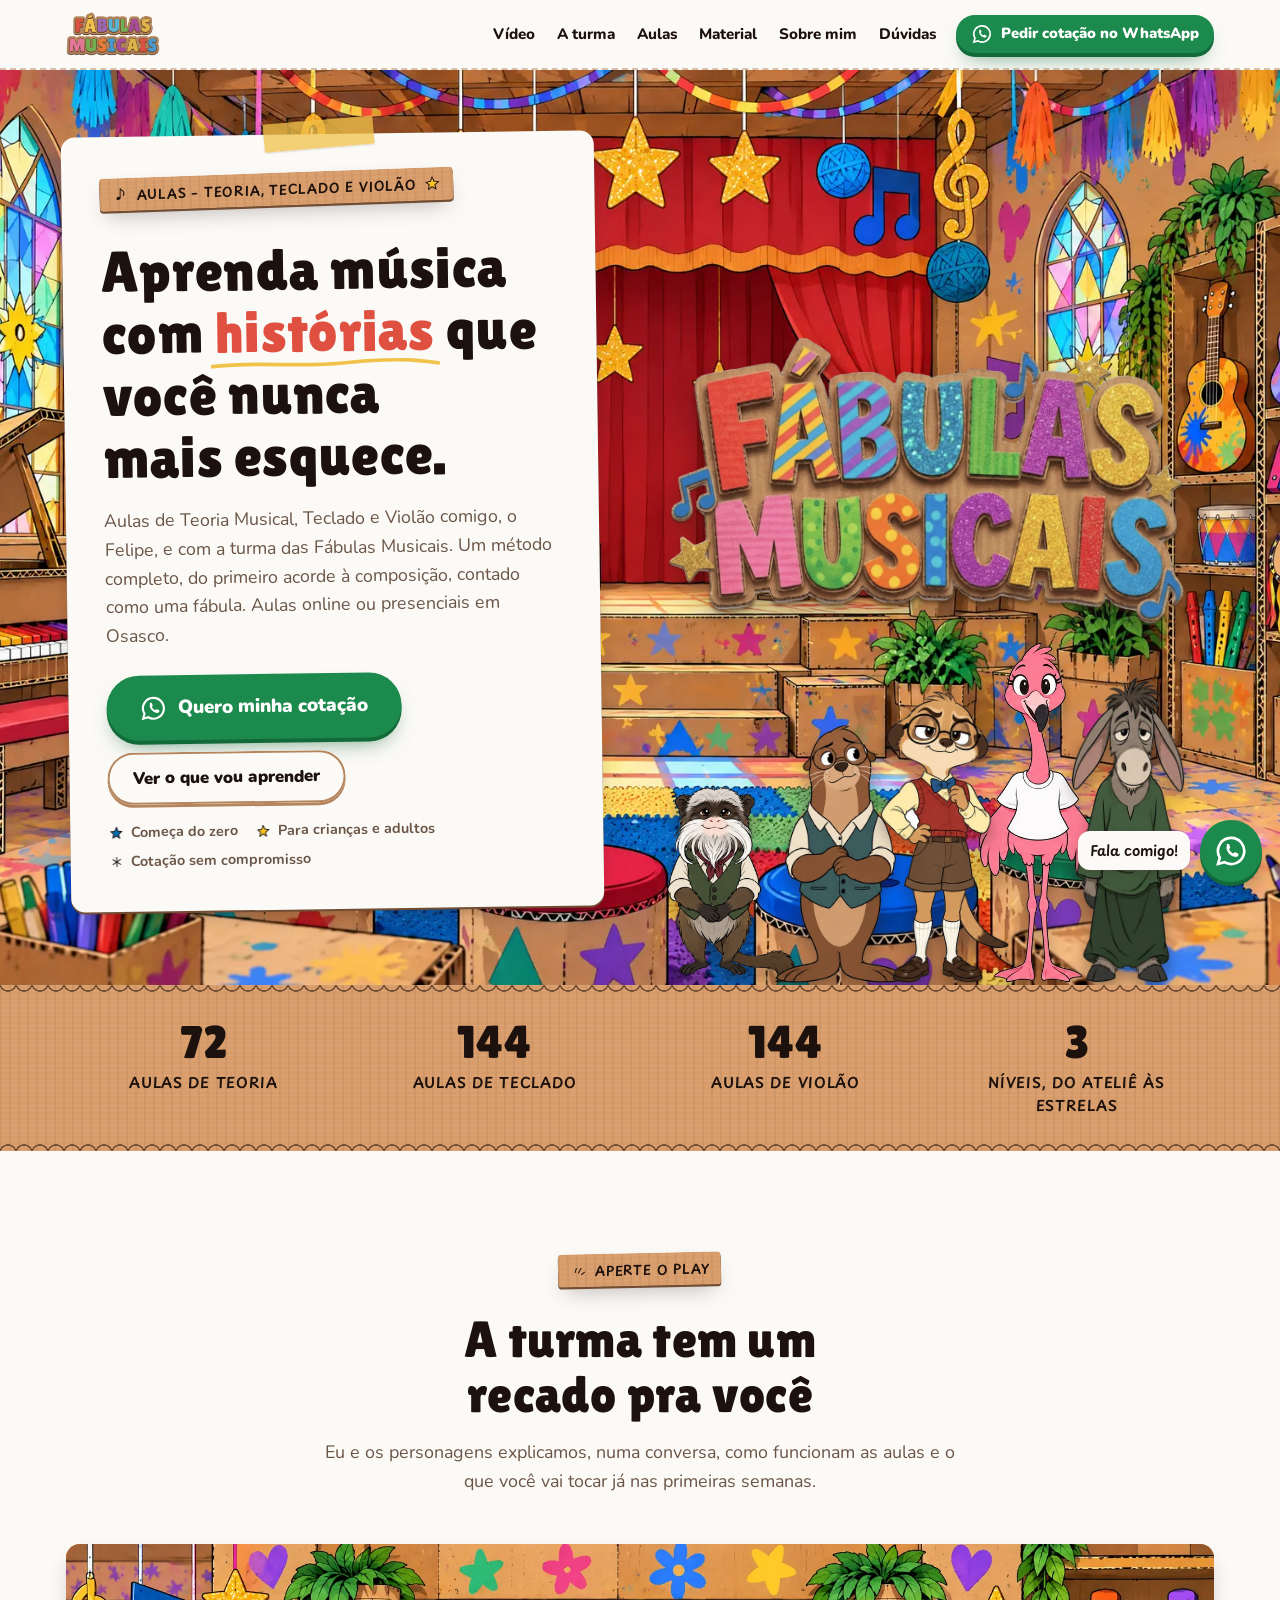
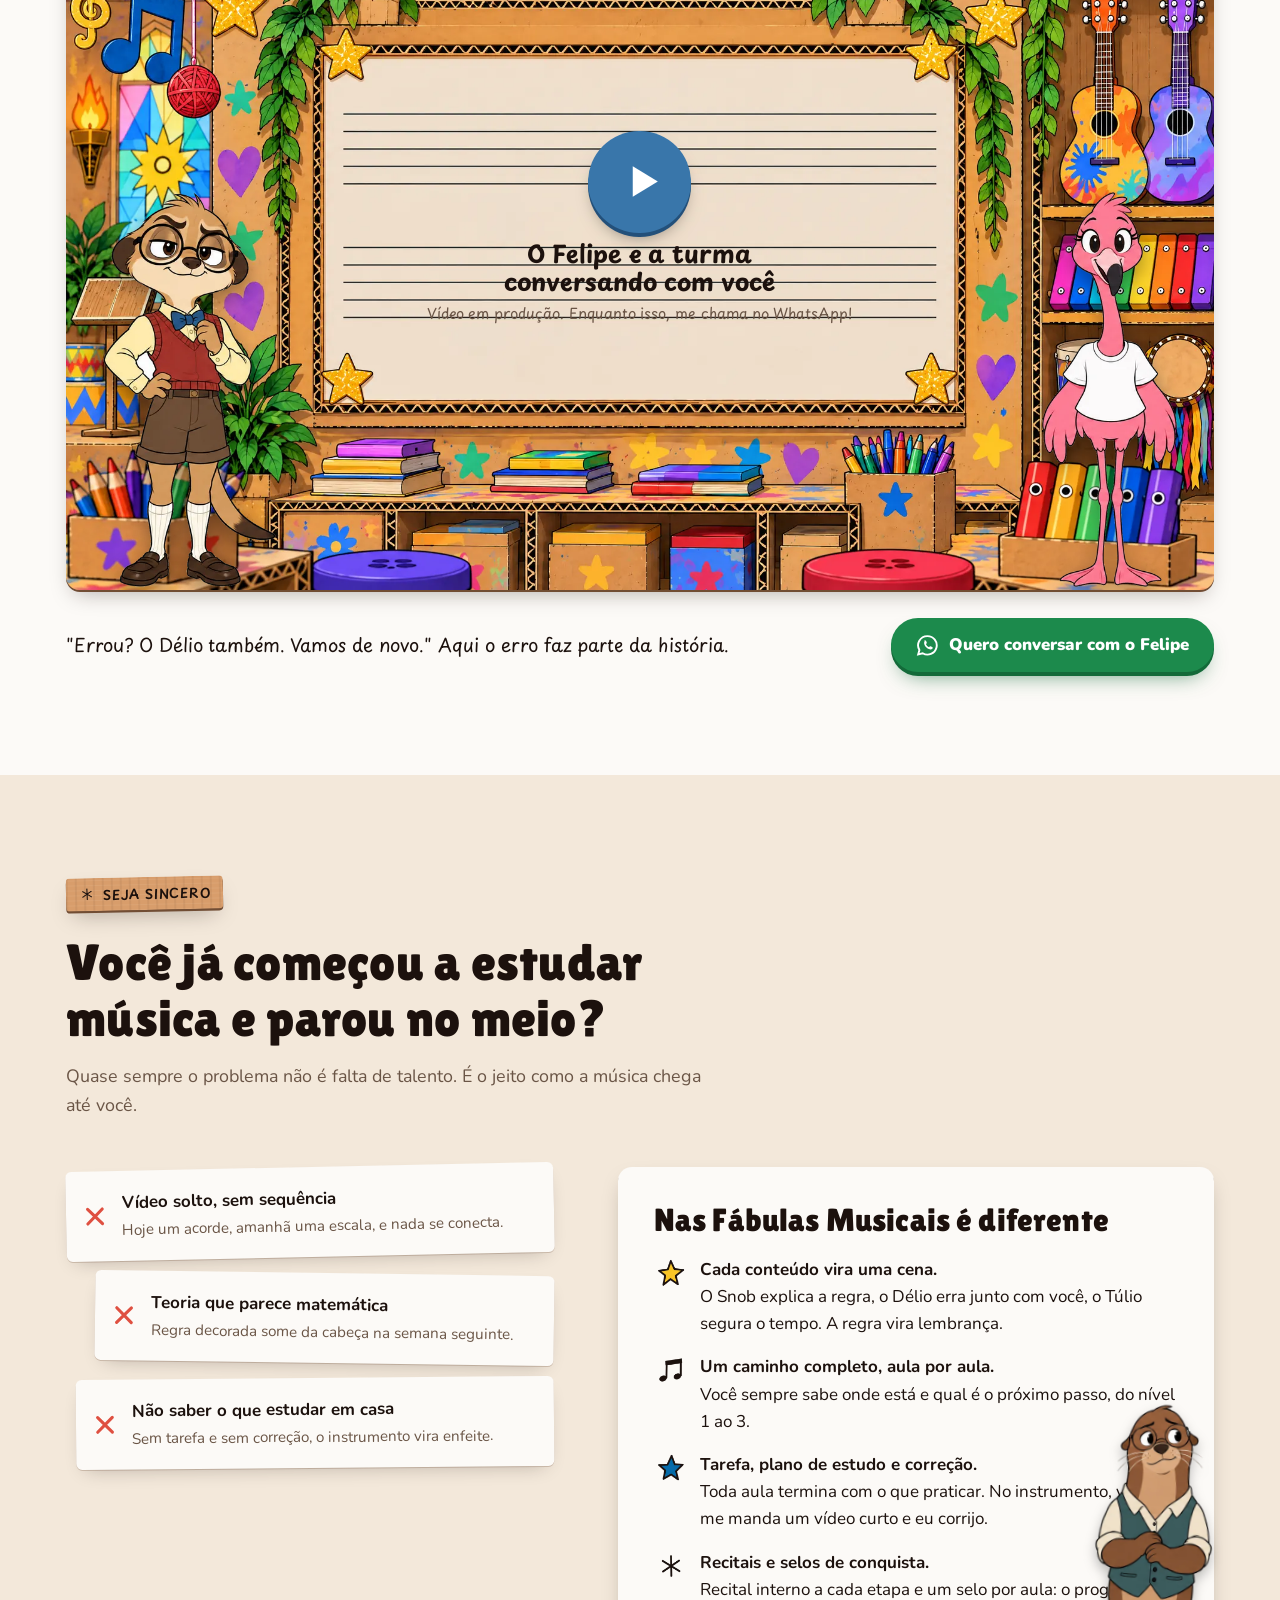
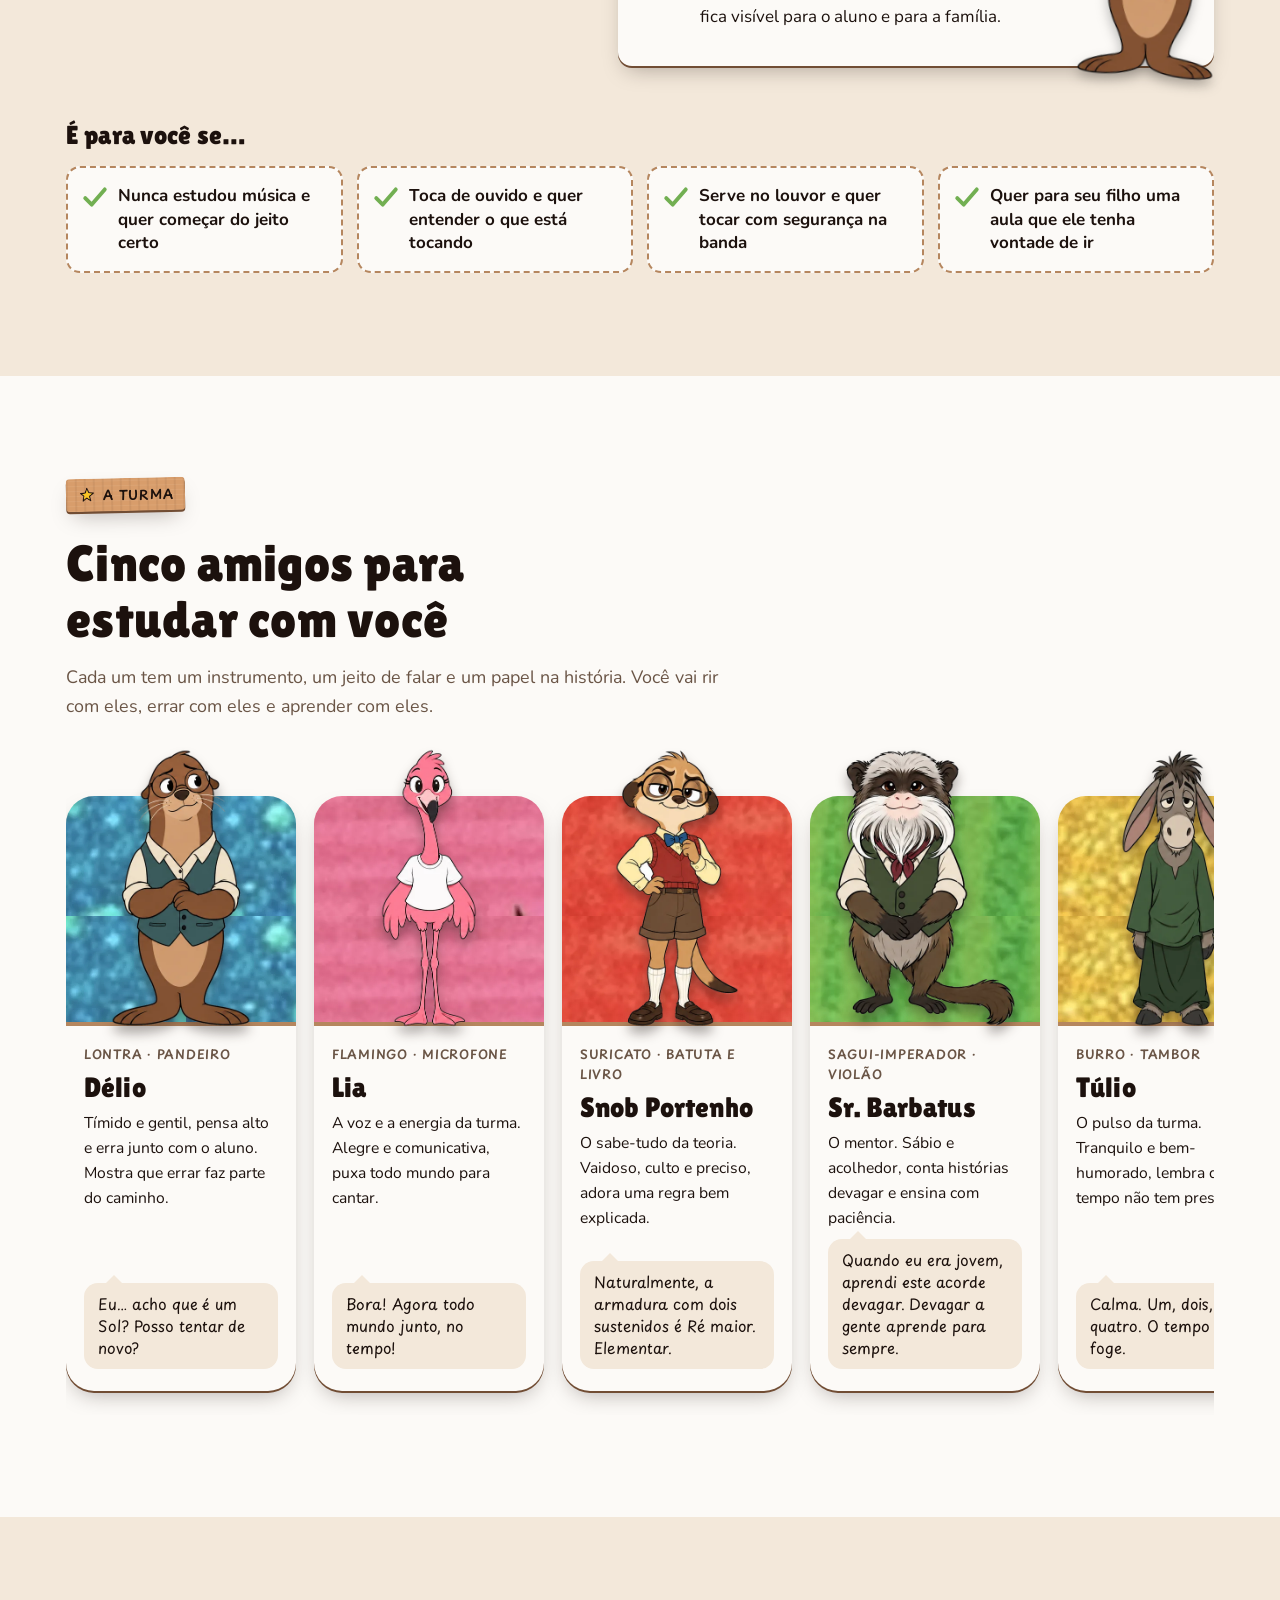
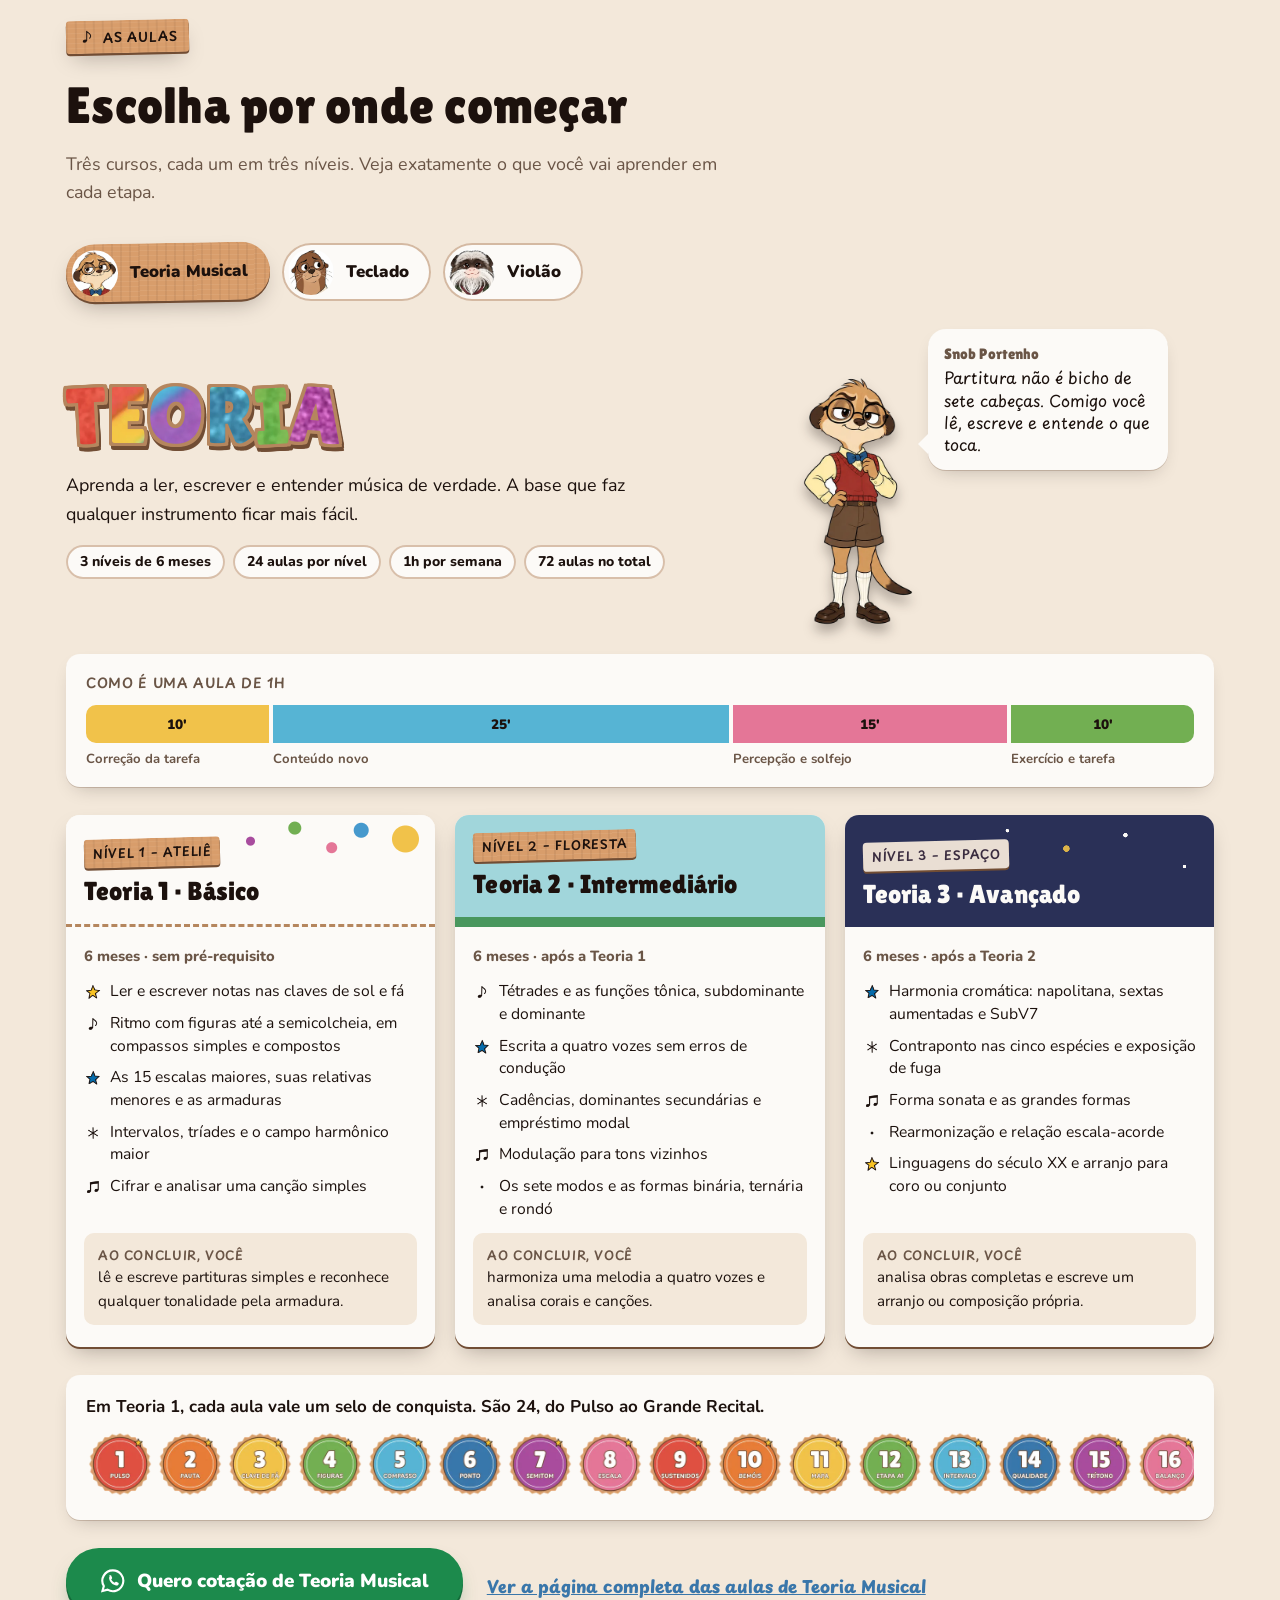
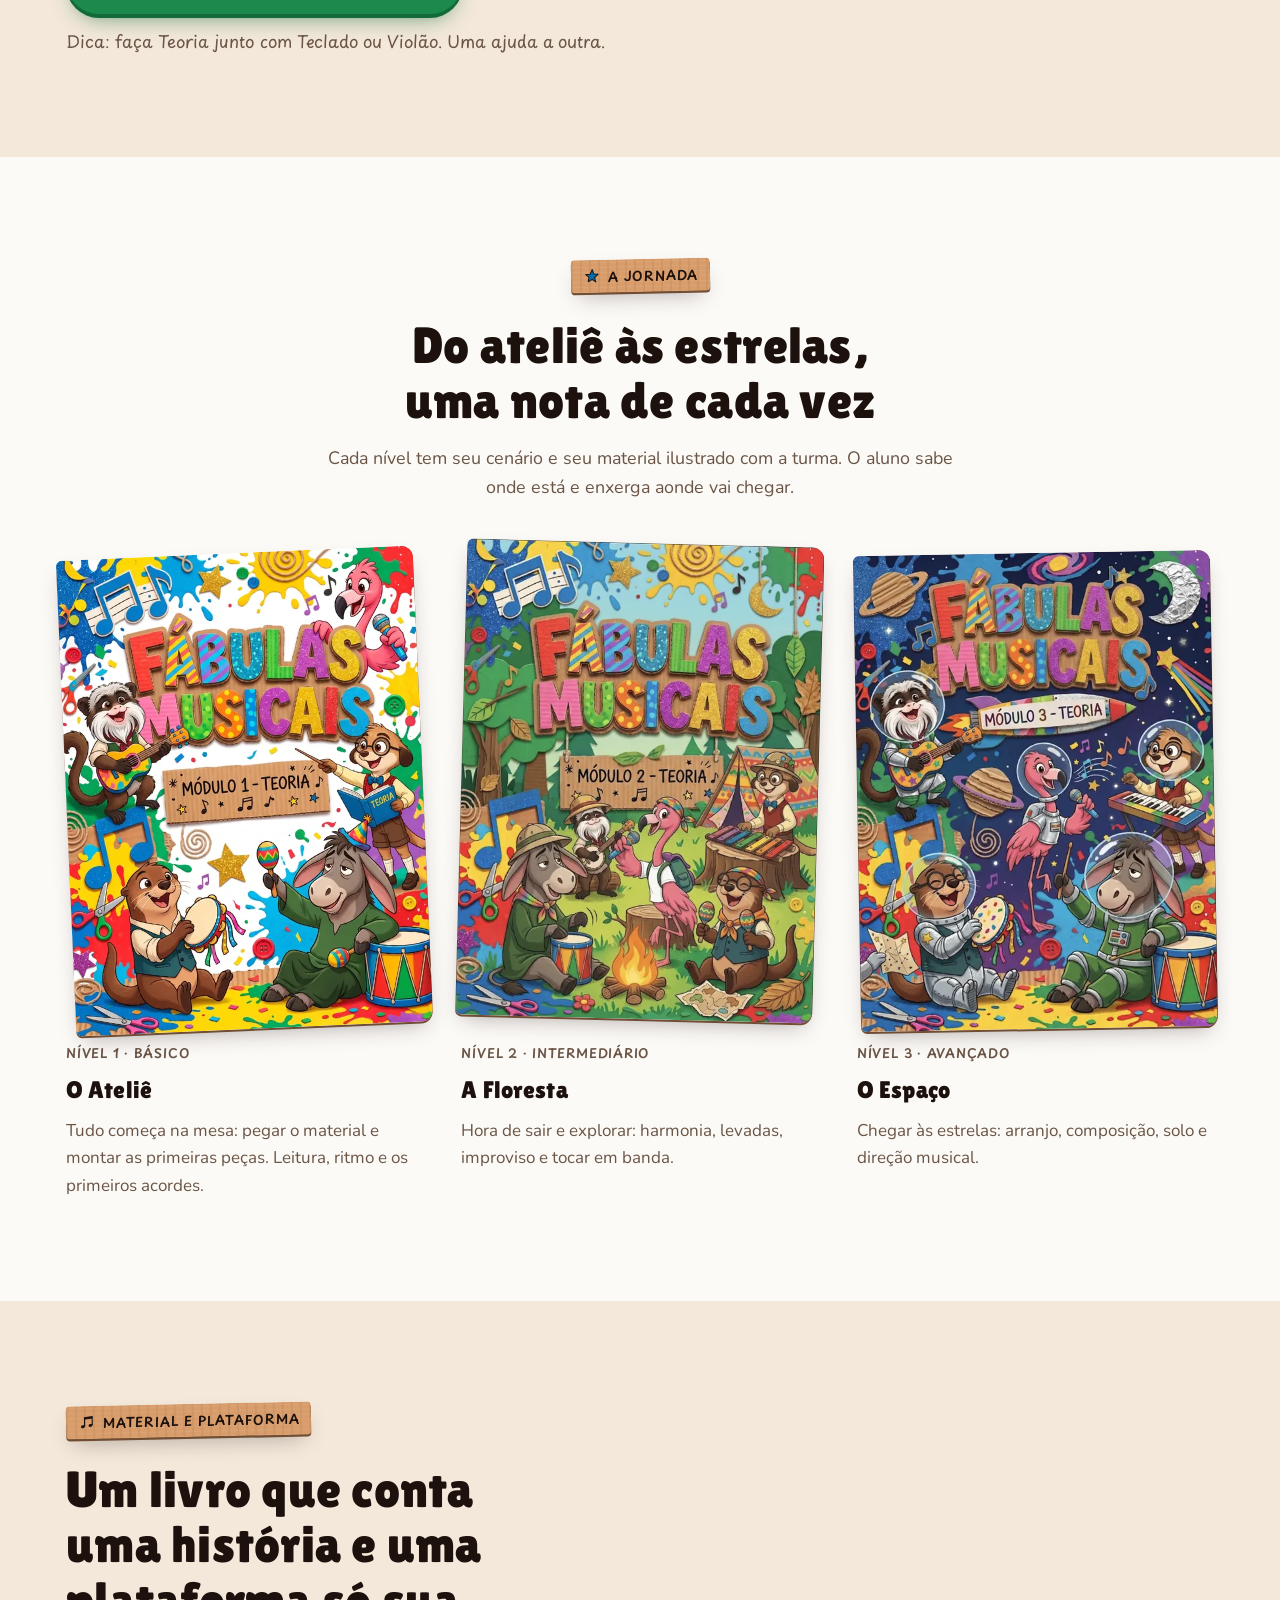
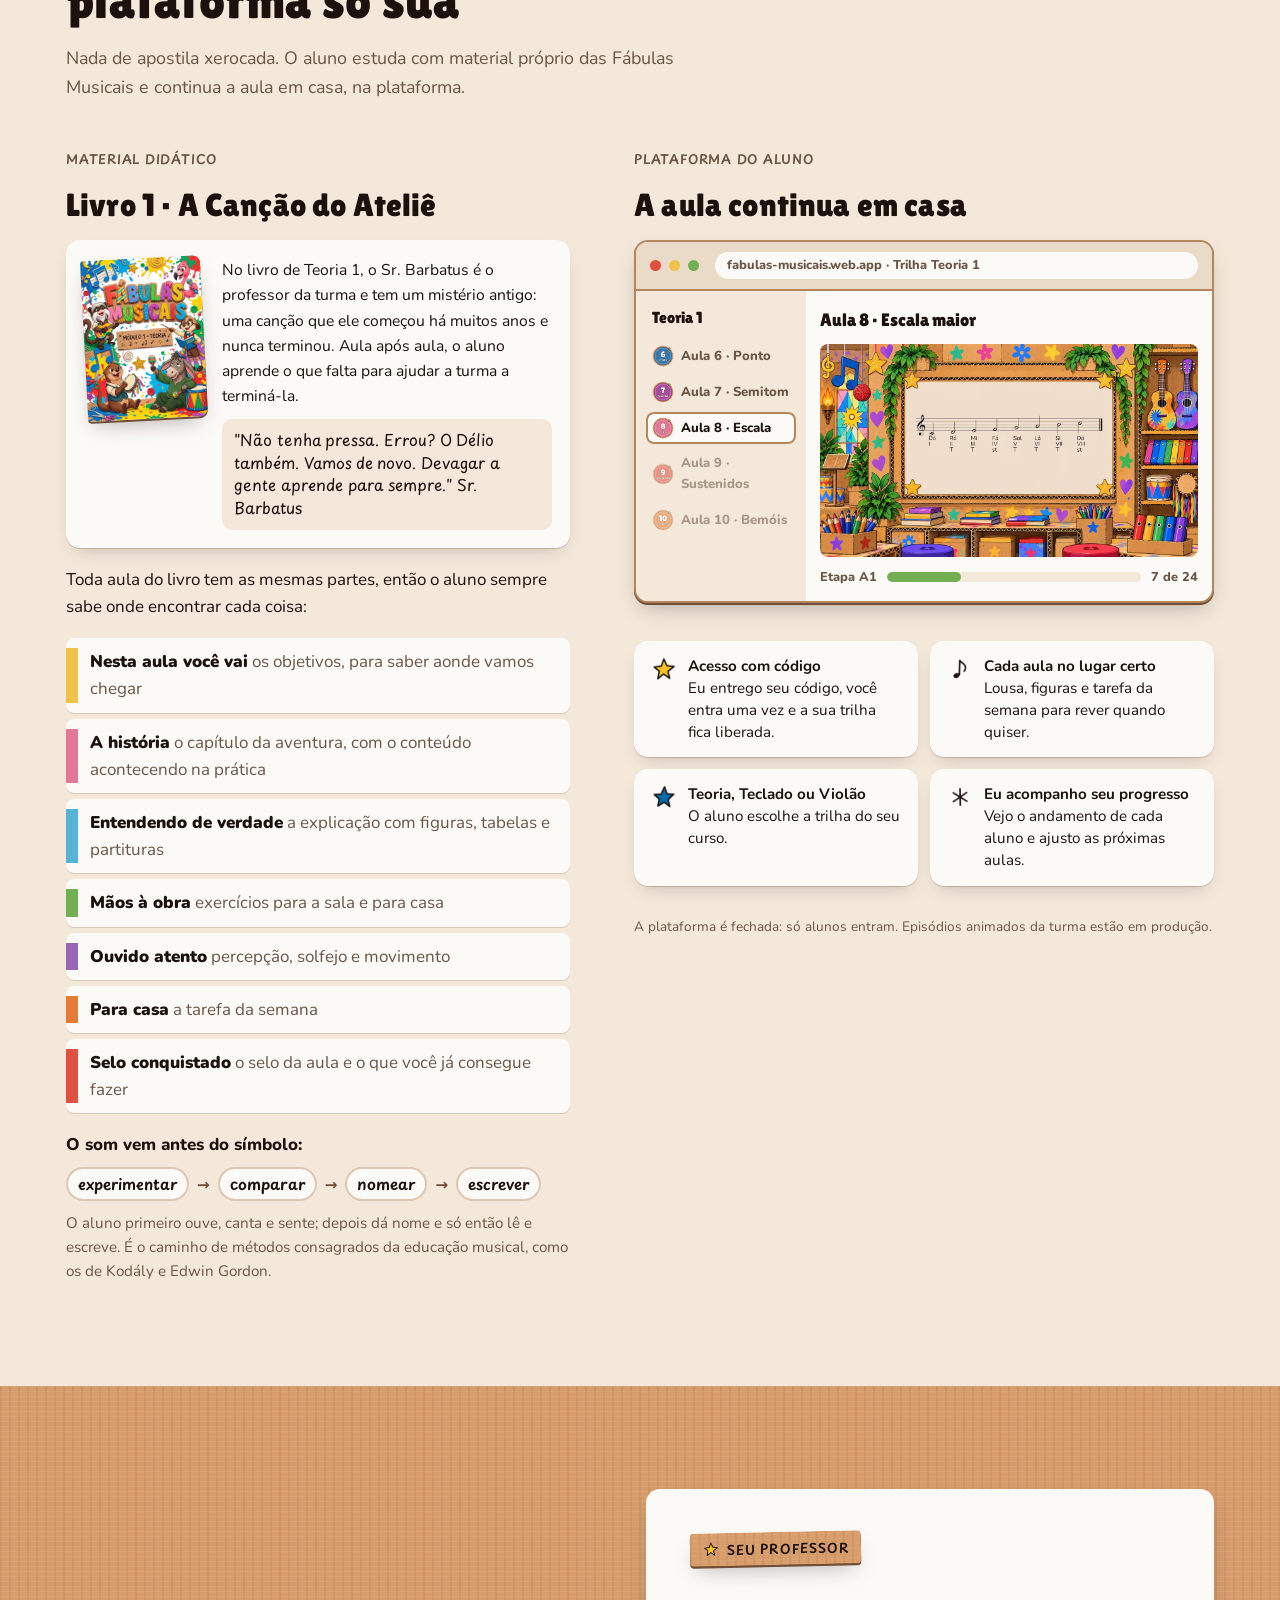
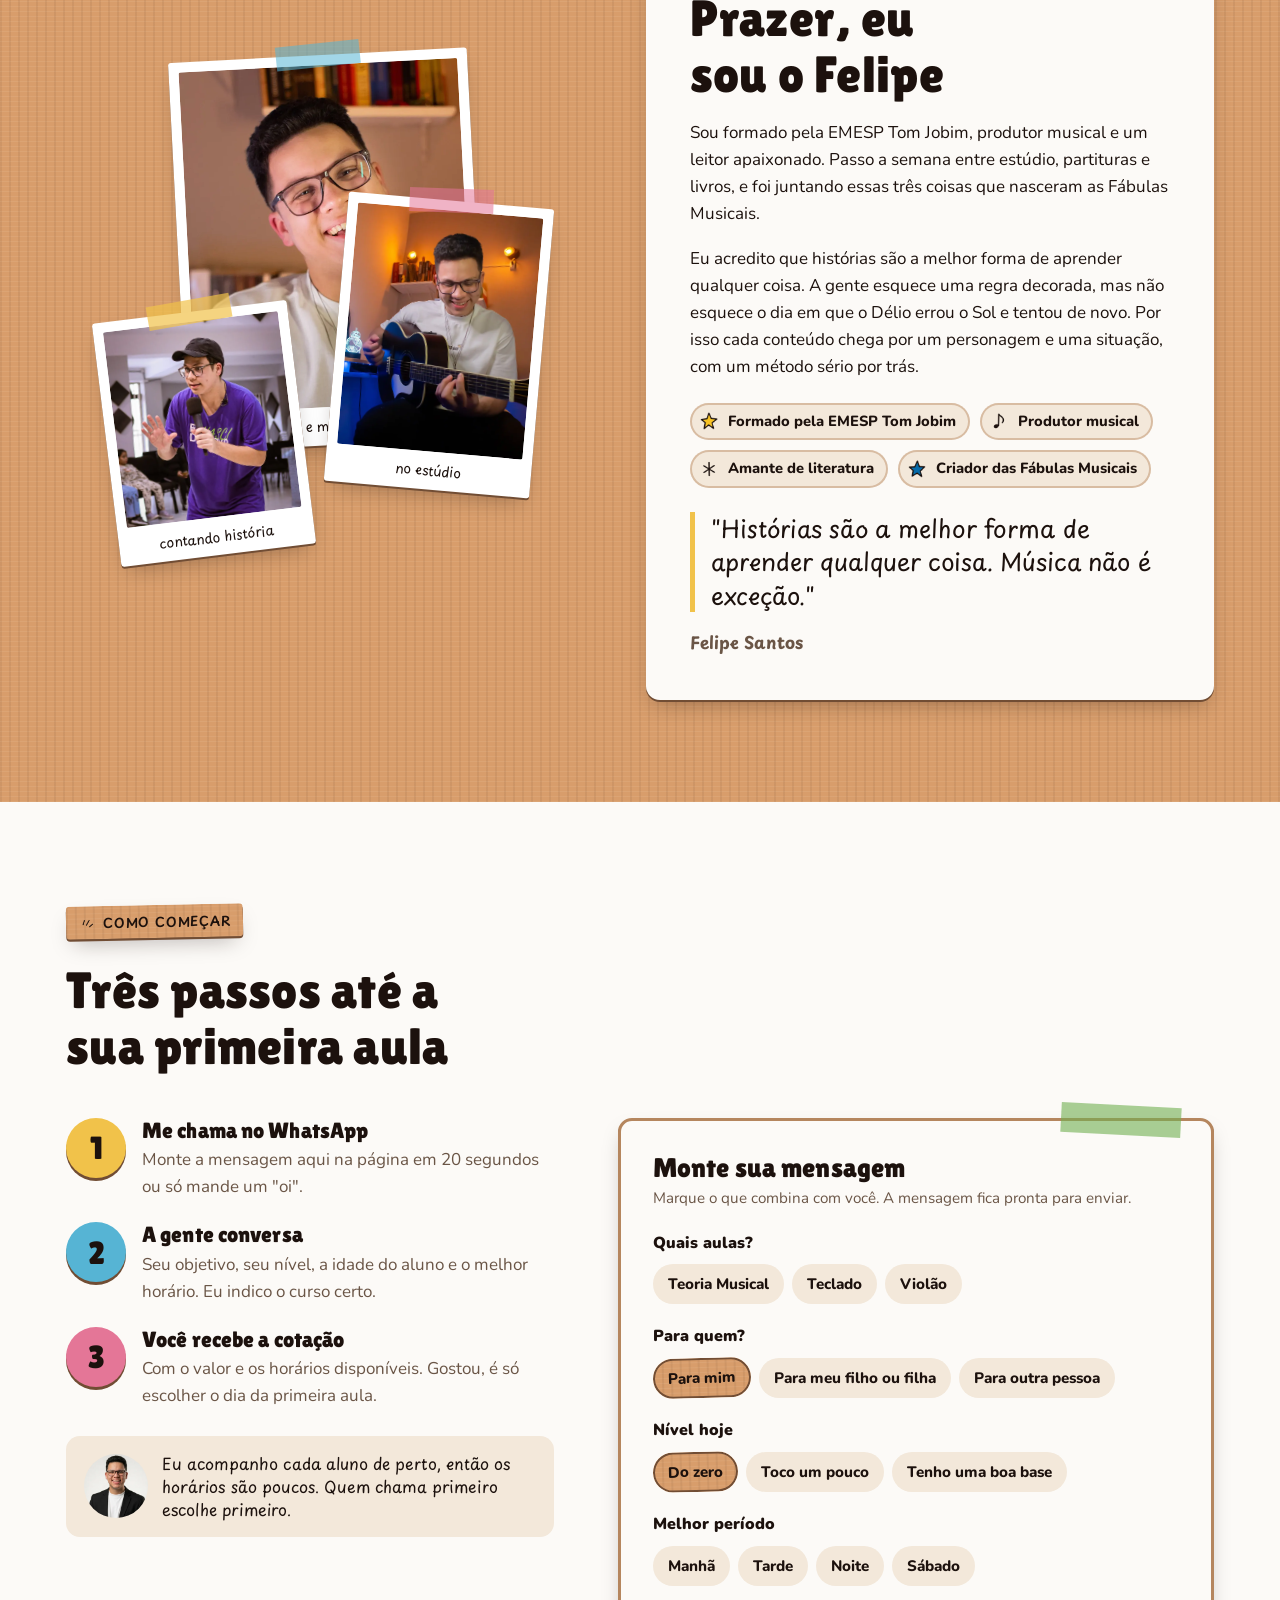
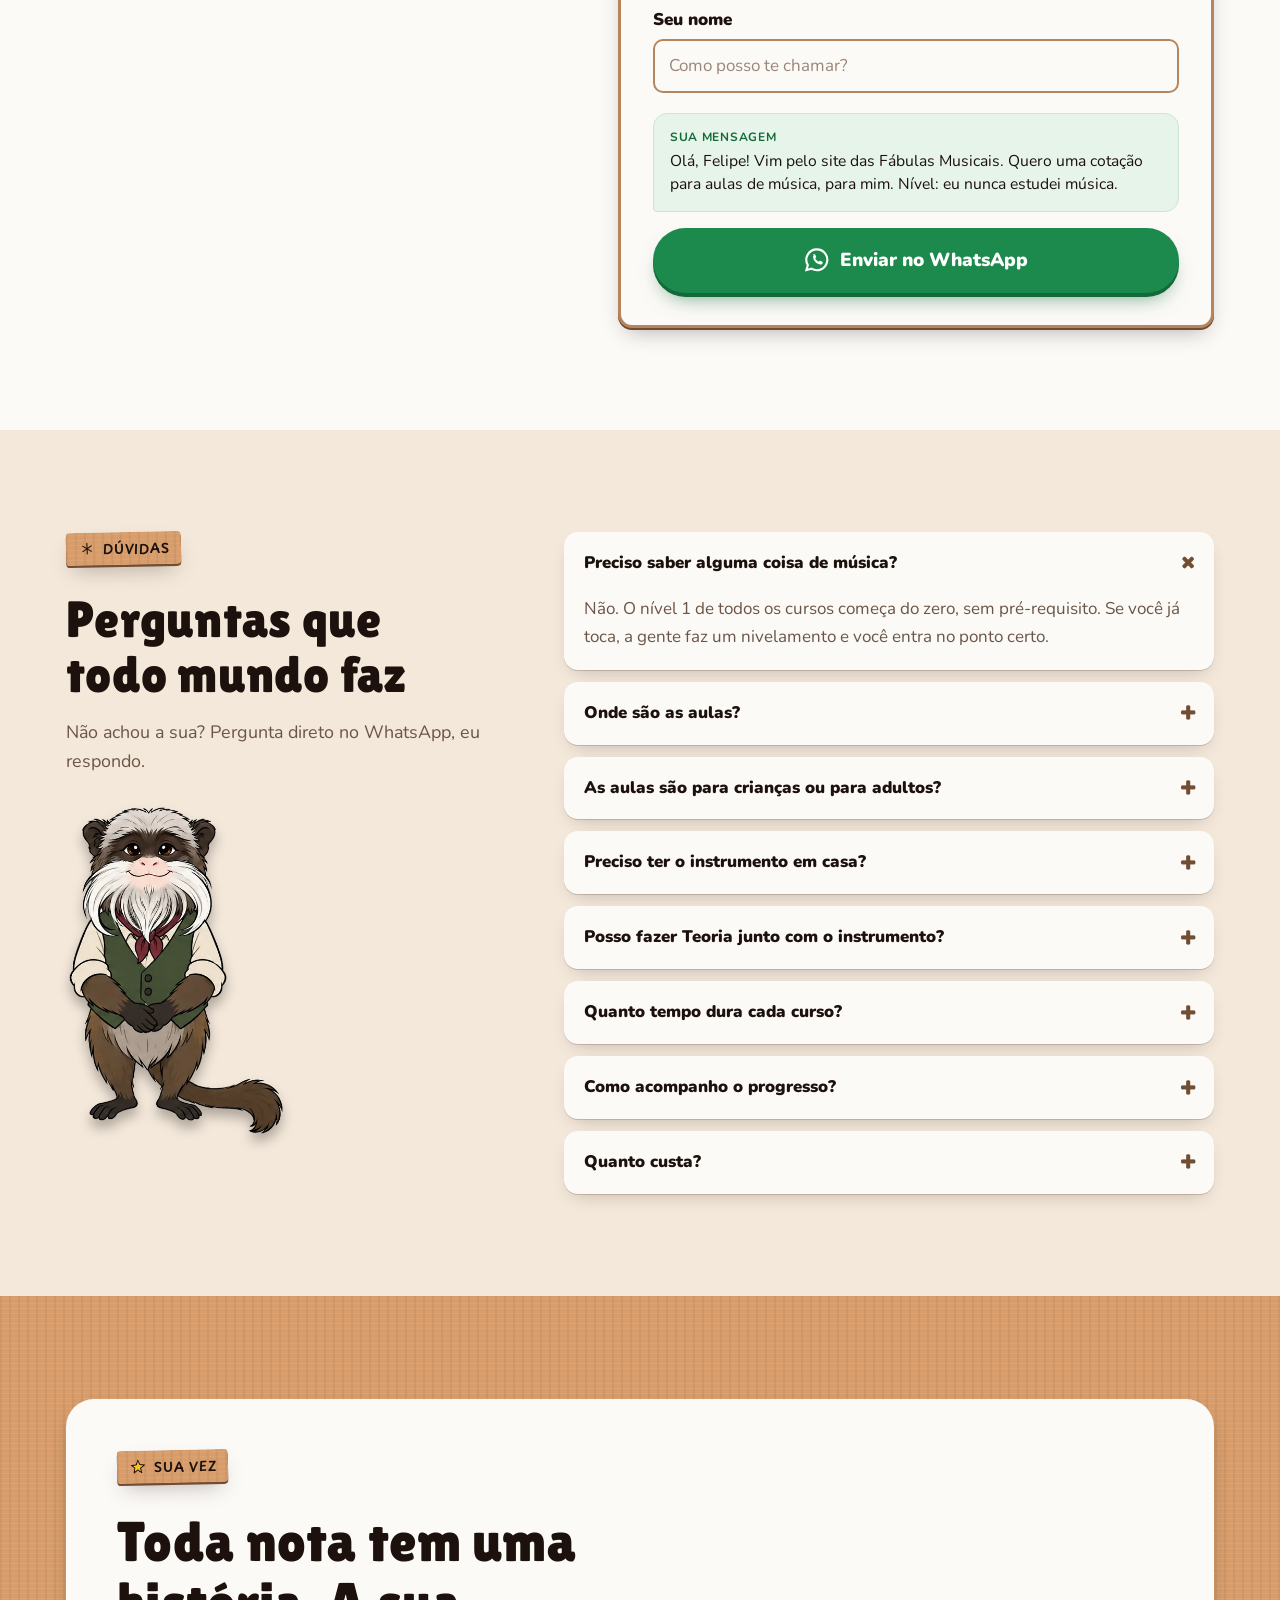
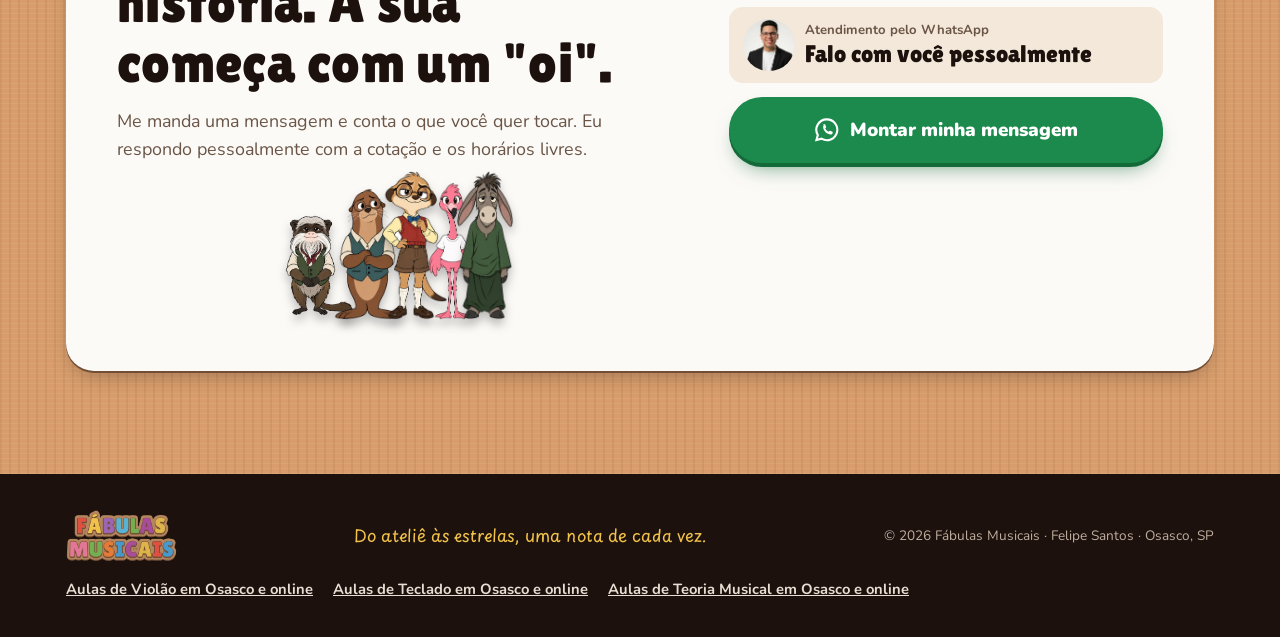
==== commit 218bc5a6: "SEO: páginas de Aulas de Violão, Teclado e Teoria Musical (Osasco e online), CSS compartilhado e sit" ====
--- a/index.html
+++ b/index.html
@@ -3,513 +3,115 @@
 <head>
 <meta charset="utf-8">
 <meta name="viewport" content="width=device-width,initial-scale=1,viewport-fit=cover">
-<link rel="icon" href="img/assinatura.webp">
-<title>Aulas Fábulas Musicais</title>
-<meta name="description" content="Aulas de Teoria Musical, Teclado e Violão com Felipe Santos e a turma das Fábulas Musicais. Peça sua cotação no WhatsApp.">
+<link rel="icon" href="/favicon.ico" sizes="48x48">
+<link rel="icon" type="image/png" sizes="96x96" href="/favicon-96.png">
+<link rel="icon" type="image/png" sizes="192x192" href="/icon-192.png">
+<link rel="apple-touch-icon" href="/apple-touch-icon.png">
+<meta name="application-name" content="Fábulas Musicais">
+<meta name="apple-mobile-web-app-title" content="Fábulas Musicais">
+<title>Aulas de Violão, Teclado e Teoria Musical em Osasco e Online | Fábulas Musicais</title>
+<meta name="description" content="Aulas particulares de violão, teclado e teoria musical para iniciantes, online ou presenciais em Osasco. Método com personagens e histórias, para crianças e adultos. Peça sua cotação.">
+<link rel="canonical" href="https://fabulasmusicais.com.br/">
+<meta name="robots" content="index, follow">
+<meta name="google-site-verification" content="OnXwAqaPy3ZSnC_H5hmqZU_ZvFjh-LmoL99FQkjiArY" />
+
+<!-- Open Graph / redes sociais -->
+<meta property="og:type" content="website">
+<meta property="og:url" content="https://fabulasmusicais.com.br/">
+<meta property="og:title" content="Aulas de Violão, Teclado e Teoria Musical – Fábulas Musicais">
+<meta property="og:description" content="Aprenda música com histórias que você nunca mais esquece. Cursos de Teoria Musical, Teclado e Violão com Felipe Santos. Para crianças e adultos, do zero ao avançado.">
+<meta property="og:image" content="https://fabulasmusicais.com.br/img/og-image.jpg">
+<meta property="og:locale" content="pt_BR">
+<meta property="og:site_name" content="Fábulas Musicais">
+
+<!-- Twitter Card -->
+<meta name="twitter:card" content="summary_large_image">
+<meta name="twitter:title" content="Aulas de Violão, Teclado e Teoria Musical – Fábulas Musicais">
+<meta name="twitter:description" content="Aprenda música com histórias que você nunca mais esquece. Cursos com Felipe Santos, para crianças e adultos.">
+<meta name="twitter:image" content="https://fabulasmusicais.com.br/img/og-image.jpg">
+
+<!-- Dados estruturados para o Google -->
+<script type="application/ld+json">
+{
+  "@context": "https://schema.org",
+  "@graph": [
+    {
+      "@type": "MusicSchool",
+      "@id": "https://fabulasmusicais.com.br/#escola",
+      "name": "Fábulas Musicais",
+      "logo": "https://fabulasmusicais.com.br/icon-512.png",
+      "image": "https://fabulasmusicais.com.br/img/og-image.jpg",
+      "description": "Escola de música com método próprio baseado em personagens e histórias. Cursos de Teoria Musical, Teclado e Violão para crianças e adultos.",
+      "url": "https://fabulasmusicais.com.br",
+      "telephone": "+5511960856323",
+      "address": { "@type": "PostalAddress", "addressLocality": "Osasco", "addressRegion": "SP", "addressCountry": "BR" },
+      "areaServed": [{ "@type": "City", "name": "Osasco" }, { "@type": "Country", "name": "Brasil" }],
+      "sameAs": [],
+      "founder": {
+        "@type": "Person",
+        "name": "Felipe Santos"
+      },
+      "hasOfferCatalog": {
+        "@type": "OfferCatalog",
+        "name": "Cursos de Música – Fábulas Musicais",
+        "itemListElement": [
+          {
+            "@type": "Course",
+            "name": "Teoria Musical",
+            "url": "https://fabulasmusicais.com.br/aulas-de-teoria-musical/",
+            "description": "Aprenda a ler, escrever e entender música de verdade. 3 níveis de 6 meses, 24 aulas por nível, 72 aulas no total.",
+            "provider": { "@id": "https://fabulasmusicais.com.br/#escola" },
+            "hasCourseInstance": [
+              { "@type": "CourseInstance", "name": "Teoria 1 – Ateliê (Básico)", "courseMode": "ONLINE_OR_BLENDED" },
+              { "@type": "CourseInstance", "name": "Teoria 2 – Floresta (Intermediário)", "courseMode": "ONLINE_OR_BLENDED" },
+              { "@type": "CourseInstance", "name": "Teoria 3 – Espaço (Avançado)", "courseMode": "ONLINE_OR_BLENDED" }
+            ]
+          },
+          {
+            "@type": "Course",
+            "name": "Teclado Popular",
+            "url": "https://fabulasmusicais.com.br/aulas-de-teclado/",
+            "description": "Aprenda teclado do zero ao avançado. 3 níveis de 12 meses, 48 aulas por nível, 144 aulas no total.",
+            "provider": { "@id": "https://fabulasmusicais.com.br/#escola" },
+            "hasCourseInstance": [
+              { "@type": "CourseInstance", "name": "Teclado 1 – Ateliê (Básico)", "courseMode": "ONLINE_OR_BLENDED" },
+              { "@type": "CourseInstance", "name": "Teclado 2 – Floresta (Intermediário)", "courseMode": "ONLINE_OR_BLENDED" },
+              { "@type": "CourseInstance", "name": "Teclado 3 – Espaço (Avançado)", "courseMode": "ONLINE_OR_BLENDED" }
+            ]
+          },
+          {
+            "@type": "Course",
+            "name": "Violão",
+            "url": "https://fabulasmusicais.com.br/aulas-de-violao/",
+            "description": "Aprenda violão do zero ao avançado. 3 níveis de 12 meses, 48 aulas por nível, 144 aulas no total.",
+            "provider": { "@id": "https://fabulasmusicais.com.br/#escola" },
+            "hasCourseInstance": [
+              { "@type": "CourseInstance", "name": "Violão 1 – Ateliê (Básico)", "courseMode": "ONLINE_OR_BLENDED" },
+              { "@type": "CourseInstance", "name": "Violão 2 – Floresta (Intermediário)", "courseMode": "ONLINE_OR_BLENDED" },
+              { "@type": "CourseInstance", "name": "Violão 3 – Espaço (Avançado)", "courseMode": "ONLINE_OR_BLENDED" }
+            ]
+          }
+        ]
+      }
+    },
+    {
+      "@type": "WebSite",
+      "@id": "https://fabulasmusicais.com.br/#site",
+      "name": "Fábulas Musicais",
+      "alternateName": ["Fabulas Musicais", "Fábulas Musicais – Aulas de Música"],
+      "url": "https://fabulasmusicais.com.br/",
+      "description": "Aulas de Teoria Musical, Teclado e Violão com método próprio baseado em personagens e histórias.",
+      "publisher": { "@id": "https://fabulasmusicais.com.br/#escola" },
+      "inLanguage": "pt-BR"
+    }
+  ]
+}
+</script>
+
 <link rel="preconnect" href="https://fonts.googleapis.com">
 <link rel="preconnect" href="https://fonts.gstatic.com" crossorigin>
 <link rel="stylesheet" href="https://fonts.googleapis.com/css2?family=Lilita+One&family=Nunito:ital,wght@0,400;0,600;0,700;0,800;0,900;1,400&family=Playpen+Sans:wght@400;600;700&display=swap">
-<style>
-/* Layout: um ateliê de papelão em tiras horizontais. Palco no topo, lousa do vídeo, turma, aulas por nível
-   (Ateliê → Floresta → Espaço), o professor e o balcão do WhatsApp. Visual único e claro, por escolha da marca. */
-:root{
-  color-scheme: light;
-  /* papel e papelão */
-  --papel:#FCFAF7; --apoio:#F3E8DA; --placa:#D89D6B; --papelao:#B5865E; --papelao-escuro:#714D34;
-  --texto:#1C110D; --suave:#6A5546; --contorno:#121010;
-  /* ação */
-  --acao:#3976AA; --zap:#1C8A4C; --zap-escuro:#136A39; --zap-texto:#FFFFFF;
-  /* letras do logo */
-  --vermelho:#DF5041; --laranja:#E67B37; --amarelo:#F1C24A; --ouro:#DDB449; --verde:#72AF52;
-  --turquesa:#56B4D4; --azul:#4699CD; --roxo:#A84C9E; --lilas:#9B65B5; --rosa:#E47697;
-  /* cenários */
-  --floresta:#49975E; --floresta-escura:#336441; --ceu:#A1D6DB; --cosmos:#2A3057; --nebulosa:#315D9C;
-  /* tipografia */
-  --f-titulo:"Lilita One","Arial Rounded MT Bold","Trebuchet MS",system-ui,sans-serif;
-  --f-mao:"Playpen Sans","Comic Sans MS","Chalkboard SE",system-ui,sans-serif;
-  --f-texto:"Nunito","Segoe UI",system-ui,-apple-system,sans-serif;
-  /* forma */
-  --raio-placa:4px; --raio-recorte:14px; --raio-adesivo:28px;
-  --sombra-papelao:0 2px 0 var(--papelao-escuro),0 10px 22px -8px rgba(28,17,13,.35);
-  --sombra-papel:0 1px 0 rgba(113,77,52,.25),0 8px 20px -10px rgba(28,17,13,.3);
-  --kraft-bg:repeating-linear-gradient(90deg,rgba(113,77,52,.10) 0 2px,transparent 2px 9px),repeating-linear-gradient(0deg,rgba(255,240,220,.08) 0 1px,transparent 1px 5px),#D89D6B;
-}
-*{box-sizing:border-box}
-html{scroll-behavior:smooth;scroll-padding-top:84px}
-body{background:var(--papel);color:var(--texto);font-family:var(--f-texto);font-size:17px;line-height:1.6;margin:0;overflow-x:hidden}
-img{max-width:100%;height:auto;display:block}
-a{color:var(--acao)}
-h1,h2,h3{font-family:var(--f-titulo);font-weight:400;line-height:1.08;margin:0;text-wrap:balance;letter-spacing:.005em}
-p{margin:0}
-:focus-visible{outline:3px solid var(--acao);outline-offset:3px;border-radius:6px}
-.wrap{max-width:1180px;margin:0 auto;padding-left:max(16px,env(safe-area-inset-left,0px));padding-right:max(16px,env(safe-area-inset-right,0px))}
-section{padding-block:clamp(56px,8vw,104px)}
-.sr{position:absolute;width:1px;height:1px;overflow:hidden;clip:rect(0 0 0 0)}
-
-/* ---------- peças da marca ---------- */
-.kraft{background:var(--kraft-bg)}
-.plaquinha{display:inline-flex;align-items:center;gap:.55em;font-family:var(--f-mao);font-weight:600;text-transform:uppercase;letter-spacing:.06em;font-size:.82rem;color:var(--texto);
-  background:var(--kraft-bg);padding:.45em .9em;border-radius:var(--raio-placa);box-shadow:var(--sombra-papelao);transform:rotate(-1.2deg)}
-.plaquinha img{width:18px;height:18px}
-.titulo-sec{font-size:clamp(2rem,4.4vw,3.2rem);margin-top:.5em;max-width:18ch}
-.lead{font-size:1.12rem;color:var(--suave);max-width:60ch;margin-top:.9em}
-.mao{font-family:var(--f-mao)}
-
-/* título recortado: cada letra ganha um material do logo */
-.recorte{display:inline-block;font-family:var(--f-titulo);text-transform:uppercase;line-height:1;letter-spacing:.02em;
-  filter:drop-shadow(3px 0 0 var(--papelao)) drop-shadow(-3px 0 0 var(--papelao)) drop-shadow(0 3px 0 var(--papelao)) drop-shadow(0 -3px 0 var(--papelao)) drop-shadow(2px 4px 0 var(--papelao-escuro))}
-.recorte span{display:inline-block;color:var(--c,#DF5041)}
-@supports ((-webkit-background-clip:text) or (background-clip:text)){
-  .recorte span{background-image:var(--t);background-size:90px;background-color:var(--c);-webkit-background-clip:text;background-clip:text;color:transparent}
-}
-.recorte span:nth-child(odd){transform:rotate(-3deg) translateY(1px)}
-.recorte span:nth-child(3n){transform:rotate(4deg)}
-
-/* botões */
-.btn{display:inline-flex;align-items:center;justify-content:center;gap:.6em;font-family:var(--f-texto);font-weight:900;font-size:1.05rem;text-decoration:none;
-  border-radius:999px;padding:.95em 1.5em;border:0;cursor:pointer;transition:transform .15s ease,box-shadow .15s ease;line-height:1.2;text-align:center}
-.btn svg{width:1.35em;height:1.35em;flex:none}
-.btn-zap{background:var(--zap);color:var(--zap-texto);box-shadow:0 4px 0 var(--zap-escuro),0 12px 22px -10px rgba(19,106,57,.7)}
-.btn-zap:hover{transform:translateY(-2px) rotate(-.6deg);box-shadow:0 6px 0 var(--zap-escuro),0 16px 26px -10px rgba(19,106,57,.7)}
-.btn-zap:active{transform:translateY(2px);box-shadow:0 2px 0 var(--zap-escuro)}
-.btn-papel{background:var(--papel);color:var(--texto);box-shadow:inset 0 0 0 2px var(--papelao),0 3px 0 var(--papelao)}
-.btn-papel:hover{transform:translateY(-2px)}
-.btn-lg{font-size:1.18rem;padding:1.05em 1.8em}
-
-/* ---------- barra do topo ---------- */
-body::before{content:"";position:fixed;inset:0 0 auto;height:env(safe-area-inset-top,0px);z-index:60;background:var(--papel)}
-.topo{position:sticky;top:env(safe-area-inset-top,0px);z-index:50;background:rgba(252,250,247,.94);backdrop-filter:blur(6px);border-bottom:2px dashed rgba(181,134,94,.5)}
-.topo .wrap{display:flex;align-items:center;gap:20px;height:68px}
-.topo .marca img{height:44px;width:auto}
-.topo nav{display:flex;gap:22px;margin-left:auto}
-.topo nav a{color:var(--texto);text-decoration:none;font-weight:800;font-size:.95rem}
-.topo nav a:hover{color:var(--acao)}
-.topo .btn{padding:.6em 1.05em;font-size:.92rem}
-@media (max-width:860px){.topo nav{display:none}.topo .btn{margin-left:auto}}
-@media (max-width:560px){.topo .btn span.longo{display:none}}
-
-/* ---------- herói: o palco ---------- */
-.heroi{position:relative;background:var(--placa) url(img/palco.webp) center 62%/cover no-repeat;padding-block:clamp(28px,5vw,64px) 0;overflow:hidden}
-.heroi .wrap{display:grid;grid-template-columns:minmax(0,1fr) minmax(0,1.08fr);gap:clamp(20px,3vw,48px);align-items:end}
-.cartao-heroi{background:var(--papel);border-radius:var(--raio-recorte);box-shadow:var(--sombra-papelao);padding:clamp(22px,3vw,40px);transform:rotate(-.8deg);
-  margin-bottom:clamp(40px,6vw,84px);position:relative;min-width:0}
-.cartao-heroi::before{content:"";position:absolute;top:-14px;left:38%;width:110px;height:28px;background:rgba(241,194,74,.75);transform:rotate(-4deg);box-shadow:0 1px 2px rgba(0,0,0,.12)}
-.cartao-heroi h1{font-size:clamp(2.15rem,4.5vw,3.7rem);margin-top:.55em;color:var(--texto)}
-.cartao-heroi h1 em{font-style:normal;color:var(--vermelho);position:relative;white-space:nowrap}
-.cartao-heroi h1 em::after{content:"";position:absolute;left:-2%;right:-2%;bottom:-.08em;height:.16em;background:url("data:image/svg+xml,%3Csvg xmlns='http://www.w3.org/2000/svg' viewBox='0 0 200 12' preserveAspectRatio='none'%3E%3Cpath d='M2 8 C40 2 80 11 120 5 S180 3 198 7' fill='none' stroke='%23F1C24A' stroke-width='5' stroke-linecap='round'/%3E%3C/svg%3E") center/100% 100% no-repeat;z-index:-1}
-.cartao-heroi .sub{font-size:1.12rem;color:var(--suave);margin-top:1em;max-width:46ch}
-.acoes{display:flex;flex-wrap:wrap;gap:12px;margin-top:1.5em}
-.micro{display:flex;flex-wrap:wrap;gap:6px 18px;margin-top:1.1em;font-size:.9rem;color:var(--suave);font-weight:700}
-.micro span{display:inline-flex;align-items:center;gap:6px}
-.micro img{width:16px;height:16px}
-.palco{display:flex;flex-direction:column;align-items:center;min-width:0}
-.palco .logo{width:min(100%,520px);filter:drop-shadow(0 10px 14px rgba(28,17,13,.35));animation:balanco 6s ease-in-out infinite}
-.elenco{display:flex;align-items:flex-end;justify-content:center;height:clamp(210px,27vw,370px);margin-top:clamp(4px,1vw,14px);width:100%}
-.elenco img{height:100%;width:auto;filter:drop-shadow(0 10px 8px rgba(28,17,13,.35));transform-origin:bottom center;animation:pulo 3.4s ease-in-out infinite}
-.elenco .barbatus{height:58%;margin-right:-4%;animation-delay:-.4s}
-.elenco .delio{height:76%;margin-right:-5%;animation-delay:-1.1s}
-.elenco .snob{height:86%;z-index:2;animation-delay:-2s}
-.elenco .lia{height:100%;margin-left:-6%;animation-delay:-.7s}
-.elenco .tulio{height:90%;margin-left:-5%;animation-delay:-1.6s}
-@keyframes pulo{0%,100%{transform:translateY(0) rotate(0)}50%{transform:translateY(-6px) rotate(-1.2deg)}}
-@keyframes balanco{0%,100%{transform:rotate(-1.2deg)}50%{transform:rotate(1deg)}}
-@media (max-width:900px){
-  .heroi .wrap{grid-template-columns:1fr}
-  .palco{order:-1}
-  .cartao-heroi{margin-bottom:34px;margin-top:-6px;z-index:3}
-  .elenco{height:clamp(190px,52vw,320px)}
-  .palco .logo{width:min(84%,400px)}
-}
-
-/* faixa de papelão com números */
-.faixa{position:relative;z-index:2;padding-block:26px}
-.faixa::before,.faixa::after{content:"";position:absolute;left:0;right:0;height:10px;background:radial-gradient(circle at 8px -2px,transparent 7px,var(--papelao-escuro) 7.5px,var(--papelao-escuro) 8.5px,transparent 9px) 0 0/16px 10px repeat-x}
-.faixa::before{top:0}.faixa::after{bottom:0;transform:scaleY(-1)}
-.faixa .wrap{display:grid;grid-template-columns:repeat(4,minmax(0,1fr));gap:16px}
-.numero{display:flex;flex-direction:column;align-items:center;text-align:center;padding:8px}
-.numero b{font-family:var(--f-titulo);font-weight:400;font-size:clamp(2rem,4vw,2.9rem);line-height:1;color:var(--texto)}
-.numero span{font-family:var(--f-mao);font-weight:600;font-size:.9rem;text-transform:uppercase;letter-spacing:.05em;color:var(--texto);margin-top:.35em}
-@media (max-width:700px){.faixa .wrap{grid-template-columns:repeat(2,minmax(0,1fr))}}
-
-/* ---------- vídeo na lousa ---------- */
-.video{background:var(--papel)}
-.cabeca{display:flex;flex-direction:column;align-items:flex-start}
-.cabeca.centro{align-items:center;text-align:center}
-.cabeca.centro .titulo-sec,.cabeca.centro .lead{margin-left:auto;margin-right:auto}
-.cena-moldura{margin-top:clamp(28px,4vw,48px);position:relative;border-radius:var(--raio-recorte);overflow:hidden;box-shadow:var(--sombra-papelao);aspect-ratio:16/9;max-width:100%;background:var(--placa)}
-.cena{position:absolute;inset:0;background:url(img/lousa.webp) center/100% 100% no-repeat}
-.lousa-slot{position:absolute;left:22.7%;top:17.8%;width:54.5%;height:52.5%;display:flex;align-items:center;justify-content:center}
-.lousa-slot .tela{position:relative;height:100%;aspect-ratio:16/9;max-width:100%;display:flex;flex-direction:column;align-items:center;justify-content:center;gap:2%;text-align:center;color:var(--texto);background:transparent;border:0;padding:0 4%;font:inherit;cursor:pointer}
-.lousa-slot video,.lousa-slot iframe{width:100%;height:100%;border:0;background:#000;border-radius:4px;object-fit:cover}
-.tela .play{width:clamp(48px,8vw,104px);aspect-ratio:1;border-radius:50%;background:var(--acao);display:grid;place-items:center;box-shadow:0 4px 0 #23507a,0 10px 18px -8px rgba(0,0,0,.5);transition:transform .2s}
-.tela:hover .play{transform:scale(1.07) rotate(-4deg)}
-.tela .play svg{width:42%;height:42%;margin-left:8%}
-.tela .giz-1{font-family:var(--f-mao);font-weight:700;font-size:clamp(.8rem,1.9vw,1.6rem);line-height:1.15}
-.tela .giz-2{font-family:var(--f-mao);font-weight:400;font-size:clamp(.62rem,1.15vw,1rem);color:var(--suave)}
-.espiao{position:absolute;bottom:0;height:62%;width:auto;filter:drop-shadow(0 8px 10px rgba(0,0,0,.35));pointer-events:none}
-.espiao.esq{left:3%}.espiao.dir{right:3%}
-@media (max-width:700px){
-  .cena-moldura{aspect-ratio:100/60.9}
-  .cena{inset:auto;left:-33.25%;top:-11.25%;width:166.67%;aspect-ratio:16/9;height:auto}
-  .espiao{display:none}
-}
-.video-pos{display:flex;flex-wrap:wrap;align-items:center;justify-content:space-between;gap:16px 28px;margin-top:28px}
-.video-pos p{font-family:var(--f-mao);font-size:1.15rem;max-width:52ch}
-
-/* ---------- por que desistem ---------- */
-.porque{background:var(--apoio)}
-.porque .grade{display:grid;grid-template-columns:minmax(0,.9fr) minmax(0,1.1fr);gap:clamp(28px,5vw,72px);margin-top:clamp(28px,4vw,48px);align-items:start}
-.dores{display:flex;flex-direction:column;gap:16px}
-.dor{background:var(--papel);padding:18px 20px 18px 56px;border-radius:6px;box-shadow:var(--sombra-papel);position:relative;font-weight:700}
-.dor:nth-child(1){transform:rotate(-1.2deg)}.dor:nth-child(2){transform:rotate(.8deg);margin-left:6%}.dor:nth-child(3){transform:rotate(-.5deg);margin-left:2%}
-.dor::before{content:"";position:absolute;left:18px;top:50%;width:22px;height:22px;margin-top:-11px;background:url("data:image/svg+xml,%3Csvg xmlns='http://www.w3.org/2000/svg' viewBox='0 0 24 24'%3E%3Cpath d='M4 4 L20 20 M20 4 L4 20' stroke='%23DF5041' stroke-width='3.4' stroke-linecap='round'/%3E%3C/svg%3E") center/contain no-repeat}
-.dor small{display:block;font-weight:400;color:var(--suave);font-size:.95rem;margin-top:2px}
-.solucao{background:var(--papel);border-radius:var(--raio-recorte);box-shadow:var(--sombra-papelao);padding:clamp(22px,3vw,36px);position:relative}
-.solucao h3{font-size:clamp(1.5rem,2.6vw,2rem)}
-.solucao ul{list-style:none;padding:0;margin:18px 0 0;display:flex;flex-direction:column;gap:16px}
-.solucao li{display:grid;grid-template-columns:34px minmax(0,1fr);gap:12px;align-items:start}
-.solucao li img{width:34px;height:34px}
-.solucao li b{display:block}
-.solucao .tutor{position:absolute;right:-10px;bottom:-12px;width:clamp(90px,12vw,140px);filter:drop-shadow(0 6px 6px rgba(0,0,0,.25));transform:rotate(4deg)}
-.pra-quem{margin-top:clamp(36px,5vw,56px)}
-.pra-quem h3{font-size:1.6rem}
-.checks{display:grid;grid-template-columns:repeat(4,minmax(0,1fr));gap:14px;margin-top:16px}
-.check{background:var(--papel);border:2px dashed var(--papelao);border-radius:var(--raio-recorte);padding:16px 16px 16px 50px;position:relative;font-weight:700;line-height:1.4}
-.check::before{content:"";position:absolute;left:14px;top:16px;width:26px;height:26px;background:url("data:image/svg+xml,%3Csvg xmlns='http://www.w3.org/2000/svg' viewBox='0 0 24 24'%3E%3Cpath d='M3 13 L9 19 L21 5' fill='none' stroke='%2372AF52' stroke-width='3.6' stroke-linecap='round' stroke-linejoin='round'/%3E%3C/svg%3E") center/contain no-repeat}
-@media (max-width:980px){.porque .grade{grid-template-columns:1fr}.checks{grid-template-columns:repeat(2,minmax(0,1fr))}.solucao .tutor{display:none}}
-@media (max-width:520px){.checks{grid-template-columns:1fr}}
-
-/* ---------- a turma ---------- */
-.turma .trilho{display:grid;grid-auto-flow:column;grid-auto-columns:minmax(230px,1fr);gap:18px;overflow-x:auto;scroll-snap-type:x mandatory;padding:56px 4px 24px;margin-top:clamp(8px,2vw,20px)}
-.ficha{scroll-snap-align:start;background:var(--papel);border-radius:var(--raio-adesivo);box-shadow:var(--sombra-papelao);display:flex;flex-direction:column;transition:transform .25s ease;min-width:0}
-.ficha:hover{transform:rotate(-1.2deg) translateY(-4px)}
-.ficha:nth-child(even):hover{transform:rotate(1.2deg) translateY(-4px)}
-.ficha .fundo{height:230px;border-radius:var(--raio-adesivo) var(--raio-adesivo) 0 0;background-color:var(--c);background-image:var(--t);background-size:120px;position:relative;display:flex;justify-content:center;align-items:flex-end;border-bottom:4px solid var(--papelao)}
-.ficha .fundo img{height:280px;width:auto;max-width:none;margin-bottom:-6px;filter:drop-shadow(0 8px 6px rgba(28,17,13,.35))}
-.ficha .info{padding:18px 18px 22px;display:flex;flex-direction:column;gap:8px;flex:1}
-.ficha h3{font-size:1.75rem}
-.ficha .especie{font-family:var(--f-mao);font-weight:600;font-size:.78rem;text-transform:uppercase;letter-spacing:.06em;color:var(--suave)}
-.ficha .papel{font-size:.98rem}
-.ficha blockquote{margin:auto 0 0;font-family:var(--f-mao);font-size:.95rem;background:var(--apoio);border-radius:14px;padding:10px 14px;position:relative;line-height:1.45}
-.ficha blockquote::before{content:"";position:absolute;top:-8px;left:22px;border:8px solid transparent;border-top:0;border-bottom-color:var(--apoio)}
-.dica-trilho{font-family:var(--f-mao);color:var(--suave);font-size:.95rem;margin-top:4px}
-@media (min-width:1180px){.dica-trilho{display:none}}
-
-/* ---------- aulas ---------- */
-.aulas{background:var(--apoio);position:relative}
-.abas{display:flex;flex-wrap:wrap;gap:12px;margin-top:clamp(24px,3vw,36px)}
-.aba{display:flex;align-items:center;gap:12px;background:var(--papel);border:0;border-radius:999px;padding:6px 22px 6px 6px;font:inherit;font-weight:900;font-size:1.05rem;color:var(--texto);cursor:pointer;box-shadow:inset 0 0 0 2px rgba(181,134,94,.55);transition:transform .15s}
-.aba img{width:46px;height:46px;border-radius:50%;object-fit:cover;background:var(--apoio)}
-.aba:hover{transform:translateY(-2px)}
-.aba[aria-selected="true"]{background:var(--kraft-bg);box-shadow:var(--sombra-papelao);transform:rotate(-1deg)}
-.painel{margin-top:28px}
-.painel-topo{display:grid;grid-template-columns:minmax(0,1.4fr) minmax(0,1fr);gap:clamp(20px,4vw,48px);align-items:center}
-.painel-topo .recorte{font-size:clamp(2.6rem,7vw,5rem)}
-.painel-topo .resumo{font-size:1.12rem;margin-top:16px;max-width:56ch}
-.pilulas{display:flex;flex-wrap:wrap;gap:8px;margin-top:16px}
-.pilula{background:var(--papel);border-radius:999px;padding:6px 14px;font-weight:800;font-size:.88rem;box-shadow:inset 0 0 0 2px rgba(181,134,94,.5)}
-.guia{display:flex;align-items:flex-end;gap:14px;justify-content:center}
-.guia img{height:clamp(170px,20vw,250px);width:auto;filter:drop-shadow(0 8px 6px rgba(28,17,13,.3))}
-.guia .balao{background:var(--papel);border-radius:18px;padding:14px 16px;font-family:var(--f-mao);font-size:1rem;max-width:240px;box-shadow:var(--sombra-papel);position:relative;margin-bottom:34%;line-height:1.4}
-.guia .balao::after{content:"";position:absolute;left:-10px;bottom:16px;border:10px solid transparent;border-left:0;border-right-color:var(--papel)}
-.guia .balao b{display:block;font-family:var(--f-titulo);font-weight:400;font-size:.95rem;color:var(--suave);margin-bottom:2px}
-@media (max-width:860px){.painel-topo{grid-template-columns:1fr}.guia{justify-content:flex-start}.guia .balao{margin-bottom:28%}}
-
-.aula-tempo{margin-top:28px;background:var(--papel);border-radius:var(--raio-recorte);padding:18px 20px;box-shadow:var(--sombra-papel)}
-.aula-tempo h4{margin:0 0 12px;font-family:var(--f-mao);font-weight:600;text-transform:uppercase;letter-spacing:.05em;font-size:.85rem;color:var(--suave)}
-.barra{display:flex;gap:4px;border-radius:10px;overflow:hidden}
-.barra div{height:38px;display:flex;align-items:center;justify-content:center;font-weight:900;font-size:.85rem;color:var(--texto);min-width:0}
-.barra-leg{display:flex;gap:4px;margin-top:8px}
-.barra-leg span{font-size:.82rem;line-height:1.3;color:var(--suave);font-weight:700;min-width:0;overflow-wrap:anywhere}
-@media (max-width:640px){.barra-leg{display:grid;grid-template-columns:1fr 1fr;gap:6px 14px}.barra-leg span{flex:none!important}
-  .barra-leg span::before{content:"";display:inline-block;width:10px;height:10px;border-radius:3px;background:var(--c);margin-right:6px}}
-
-.niveis{display:grid;grid-template-columns:repeat(3,minmax(0,1fr));gap:20px;margin-top:28px}
-.nivel{background:var(--papel);border-radius:var(--raio-recorte);box-shadow:var(--sombra-papelao);overflow:hidden;display:flex;flex-direction:column;min-width:0}
-.nivel .topo-nivel{padding:16px 18px 18px;position:relative;min-height:112px;display:flex;flex-direction:column;justify-content:flex-end}
-.nivel.atelie .topo-nivel{background-color:var(--papel);background-image:radial-gradient(circle at 92% 22%,var(--amarelo) 0 13px,transparent 14px),radial-gradient(circle at 80% 14%,var(--azul) 0 7px,transparent 8px),radial-gradient(circle at 72% 30%,var(--rosa) 0 5px,transparent 6px),radial-gradient(circle at 62% 12%,var(--verde) 0 6px,transparent 7px),radial-gradient(circle at 50% 24%,var(--roxo) 0 4px,transparent 5px);border-bottom:3px dashed var(--papelao)}
-.nivel.floresta .topo-nivel{background:var(--ceu);border-bottom:10px solid var(--floresta)}
-.nivel.espaco .topo-nivel{background-color:var(--cosmos);background-image:radial-gradient(circle at 18% 28%,var(--ouro) 0 2.5px,transparent 3px),radial-gradient(circle at 76% 18%,#FCFAF7 0 2px,transparent 2.5px),radial-gradient(circle at 60% 30%,var(--ouro) 0 3px,transparent 3.5px),radial-gradient(circle at 92% 46%,#FCFAF7 0 1.5px,transparent 2px),radial-gradient(circle at 44% 14%,#FCFAF7 0 1.5px,transparent 2px)}
-.nivel .etq{align-self:flex-start;font-family:var(--f-mao);font-weight:600;text-transform:uppercase;letter-spacing:.06em;font-size:.78rem;background:var(--kraft-bg);padding:.35em .7em;border-radius:var(--raio-placa);color:var(--texto);transform:rotate(-1.5deg);box-shadow:0 2px 0 var(--papelao-escuro)}
-.nivel.espaco .etq{background:#E9DED3;color:#3A2C3F}
-.nivel h3{font-size:1.65rem;margin-top:10px;color:var(--texto)}
-.nivel.espaco h3{color:#FCFAF7}
-.nivel .corpo{padding:18px 18px 22px;display:flex;flex-direction:column;gap:12px;flex:1}
-.nivel .dur{font-weight:800;font-size:.92rem;color:var(--suave)}
-.nivel ul{margin:0;padding:0;list-style:none;display:flex;flex-direction:column;gap:9px}
-.nivel li{display:grid;grid-template-columns:18px minmax(0,1fr);gap:8px;line-height:1.45;font-size:.98rem}
-.nivel li img{width:18px;height:18px;margin-top:3px}
-.nivel .final{margin-top:auto;background:var(--apoio);border-radius:10px;padding:12px 14px;font-size:.95rem}
-.nivel .final b{display:block;font-family:var(--f-mao);font-weight:600;font-size:.78rem;text-transform:uppercase;letter-spacing:.05em;color:var(--suave)}
-@media (max-width:980px){.niveis{grid-template-columns:1fr}}
-
-.selos{margin-top:28px;background:var(--papel);border-radius:var(--raio-recorte);padding:18px 20px;box-shadow:var(--sombra-papel)}
-.selos p{font-weight:700}
-.selos .linha{display:flex;gap:6px;overflow-x:auto;padding:12px 2px 6px}
-.selos .linha img{width:64px;height:64px;flex:none;transition:transform .2s}
-.selos .linha img:hover{transform:scale(1.15) rotate(-6deg)}
-.painel-cta{display:flex;flex-wrap:wrap;align-items:center;gap:14px 24px;margin-top:28px}
-.painel-cta p{font-family:var(--f-mao);font-size:1.05rem;color:var(--suave);max-width:48ch}
-
-/* ---------- jornada ---------- */
-.jornada .livros{display:grid;grid-template-columns:repeat(3,minmax(0,1fr));gap:clamp(18px,3vw,40px);margin-top:clamp(32px,4vw,52px)}
-.livro{display:flex;flex-direction:column;gap:14px;min-width:0}
-.livro img{border-radius:6px 12px 12px 6px;box-shadow:-6px 0 0 var(--papelao-escuro) inset,var(--sombra-papelao);aspect-ratio:3/4;object-fit:cover;width:100%;transition:transform .3s}
-.livro:nth-child(1) img{transform:rotate(-2.5deg)}.livro:nth-child(2) img{transform:rotate(1.5deg) translateY(-10px)}.livro:nth-child(3) img{transform:rotate(-1deg)}
-.livro:hover img{transform:rotate(0) translateY(-8px)}
-.livro .etq{font-family:var(--f-mao);font-weight:600;text-transform:uppercase;letter-spacing:.06em;font-size:.8rem;color:var(--suave)}
-.livro h3{font-size:1.5rem}
-.livro p{color:var(--suave)}
-@media (max-width:760px){.jornada .livros{grid-template-columns:1fr;max-width:320px;margin-left:auto;margin-right:auto}}
-
-/* ---------- sobre ---------- */
-.sobre{background:var(--kraft-bg);position:relative}
-.sobre .grade{display:grid;grid-template-columns:minmax(0,1fr) minmax(0,1.1fr);gap:clamp(28px,5vw,72px);align-items:center}
-.colagem{position:relative;aspect-ratio:1/1.08;max-width:520px;width:100%;margin:0 auto}
-.foto{position:absolute;background:#fff;padding:10px 10px 38px;box-shadow:var(--sombra-papelao);border-radius:3px}
-.foto img{width:100%;height:100%;object-fit:cover;border-radius:2px}
-.foto figcaption{position:absolute;left:0;right:0;bottom:8px;text-align:center;font-family:var(--f-mao);font-size:.85rem;color:var(--texto)}
-.foto::before{content:"";position:absolute;top:-12px;left:50%;width:84px;height:24px;margin-left:-42px;background:rgba(86,180,212,.55);transform:rotate(-3deg)}
-.foto.f1{left:14%;top:4%;width:58%;height:70%;transform:rotate(-3deg);z-index:2}
-.foto.f2{right:0;top:30%;width:40%;height:52%;transform:rotate(5deg);z-index:3}
-.foto.f3{left:0;bottom:0;width:38%;height:44%;transform:rotate(-7deg);z-index:3}
-.foto.f2::before{background:rgba(228,118,151,.55)}.foto.f3::before{background:rgba(241,194,74,.7)}
-.papel-sobre{background:var(--papel);border-radius:var(--raio-recorte);padding:clamp(24px,3.4vw,44px);box-shadow:var(--sombra-papelao);min-width:0}
-.papel-sobre .titulo-sec{max-width:none}
-.papel-sobre p{margin-top:1em}
-.selos-prof{display:flex;flex-wrap:wrap;gap:10px;margin-top:22px}
-.selo-prof{display:inline-flex;align-items:center;gap:8px;background:var(--apoio);border-radius:999px;padding:7px 14px 7px 8px;font-weight:800;font-size:.92rem;box-shadow:inset 0 0 0 2px rgba(181,134,94,.45)}
-.selo-prof img{width:22px;height:22px}
-.citacao{margin-top:24px;font-family:var(--f-mao);font-size:clamp(1.2rem,2vw,1.5rem);line-height:1.4;border-left:5px solid var(--amarelo);padding-left:16px}
-.assinatura{margin-top:10px;font-family:var(--f-mao);font-weight:700;color:var(--suave)}
-@media (max-width:900px){.sobre .grade{grid-template-columns:1fr}}
-
-/* ---------- como começar + montador ---------- */
-.comecar .grade{display:grid;grid-template-columns:minmax(0,.9fr) minmax(0,1.1fr);gap:clamp(28px,5vw,64px);margin-top:clamp(28px,4vw,44px);align-items:start}
-.passos{list-style:none;padding:0;margin:0;display:flex;flex-direction:column;gap:22px;counter-reset:p}
-.passos li{display:grid;grid-template-columns:60px minmax(0,1fr);gap:16px;align-items:start;counter-increment:p}
-.passos li::before{content:counter(p);font-family:var(--f-titulo);font-size:2rem;width:60px;height:60px;display:grid;place-items:center;border-radius:50%;color:var(--texto);background:var(--c);box-shadow:0 3px 0 var(--papelao-escuro)}
-.passos li:nth-child(1){--c:var(--amarelo)}.passos li:nth-child(2){--c:var(--turquesa)}.passos li:nth-child(3){--c:var(--rosa)}
-.passos h3{font-size:1.4rem}
-.passos p{color:var(--suave);margin-top:4px}
-.urgencia{margin-top:26px;background:var(--apoio);border-radius:var(--raio-recorte);padding:16px 18px;display:grid;grid-template-columns:64px minmax(0,1fr);gap:14px;align-items:center}
-.urgencia img{width:64px;height:64px;border-radius:50%;object-fit:cover;background:var(--papel)}
-.urgencia p{font-family:var(--f-mao);font-size:1rem;line-height:1.45}
-.montador{background:var(--papel);border-radius:var(--raio-recorte);box-shadow:var(--sombra-papelao);padding:clamp(20px,3vw,32px);border:3px solid var(--papelao);position:relative}
-.montador::before{content:"";position:absolute;top:-16px;right:30px;width:120px;height:30px;background:rgba(114,175,82,.6);transform:rotate(3deg)}
-.montador h3{font-size:1.7rem}
-.montador .dica{color:var(--suave);font-size:.95rem;margin-top:4px}
-fieldset{border:0;padding:0;margin:20px 0 0;min-width:0}
-legend{font-weight:900;font-size:1rem;margin-bottom:8px;padding:0}
-.chips{display:flex;flex-wrap:wrap;gap:8px}
-.chip input{position:absolute;opacity:0;width:1px;height:1px}
-.chip span{display:inline-block;padding:8px 15px;border-radius:999px;background:var(--apoio);font-weight:800;font-size:.95rem;cursor:pointer;box-shadow:inset 0 0 0 2px transparent;transition:transform .12s,background .12s;user-select:none}
-.chip span:hover{transform:translateY(-1px)}
-.chip input:checked + span{background:var(--kraft-bg);box-shadow:inset 0 0 0 2px var(--papelao-escuro);transform:rotate(-1.5deg)}
-.chip input:focus-visible + span{outline:3px solid var(--acao);outline-offset:2px}
-.campo{display:flex;flex-direction:column;gap:6px}
-.campo input{font:inherit;font-weight:700;padding:11px 14px;border-radius:10px;border:2px solid var(--papelao);background:var(--papel);color:var(--texto);width:100%}
-.campo input::placeholder{color:#9b8677;font-weight:400}
-.previa{margin-top:20px;background:#E7F4E9;border-radius:14px 14px 14px 4px;padding:14px 16px;font-size:.98rem;line-height:1.5;position:relative;color:var(--texto);border:1px solid #CBE5D0}
-.previa b{display:block;font-size:.75rem;text-transform:uppercase;letter-spacing:.06em;color:var(--zap-escuro);margin-bottom:4px}
-.montador .btn{width:100%;margin-top:16px}
-
-/* ---------- dúvidas ---------- */
-.duvidas{background:var(--apoio)}
-.duvidas .grade{display:grid;grid-template-columns:minmax(0,.8fr) minmax(0,1.2fr);gap:clamp(28px,5vw,64px);align-items:start}
-.duvidas .tutor{width:min(220px,60%);margin-top:28px;filter:drop-shadow(0 8px 6px rgba(28,17,13,.3))}
-.faq{display:flex;flex-direction:column;gap:12px}
-details{background:var(--papel);border-radius:var(--raio-recorte);box-shadow:var(--sombra-papel)}
-summary{cursor:pointer;list-style:none;padding:18px 54px 18px 20px;font-weight:900;font-size:1.05rem;position:relative}
-summary::-webkit-details-marker{display:none}
-summary::after{content:"+";position:absolute;right:18px;top:50%;transform:translateY(-50%);font-family:var(--f-titulo);font-size:1.6rem;color:var(--papelao-escuro);transition:transform .2s}
-details[open] summary::after{transform:translateY(-50%) rotate(45deg)}
-details .resp{padding:0 20px 20px;color:var(--suave)}
-@media (max-width:860px){.duvidas .grade{grid-template-columns:1fr}.duvidas .tutor{display:none}}
-
-/* ---------- chamada final ---------- */
-.final{background:var(--kraft-bg);position:relative;overflow:hidden}
-.final .placa{background:var(--papel);border-radius:var(--raio-adesivo);box-shadow:var(--sombra-papelao);padding:clamp(26px,4vw,52px);display:grid;grid-template-columns:minmax(0,1.3fr) minmax(0,1fr);gap:clamp(24px,4vw,48px);align-items:center;position:relative}
-.final h2{font-size:clamp(2.1rem,4.6vw,3.5rem)}
-.final .sub{font-size:1.12rem;color:var(--suave);margin-top:14px;max-width:48ch}
-.contato{display:flex;flex-direction:column;gap:14px;align-items:stretch}
-.numero-zap{display:flex;align-items:center;gap:10px;background:var(--apoio);border-radius:14px;padding:12px 14px;flex-wrap:wrap}
-.numero-zap img{width:52px;height:52px;border-radius:50%;object-fit:cover}
-.numero-zap .n{font-family:var(--f-titulo);font-size:1.5rem;user-select:all;line-height:1.1}
-.numero-zap small{display:block;color:var(--suave);font-weight:700;font-size:.82rem}
-.copiar{margin-left:auto;font:inherit;font-weight:800;font-size:.85rem;background:var(--papel);border:2px solid var(--papelao);border-radius:999px;padding:6px 14px;cursor:pointer;color:var(--texto)}
-.final .turminha{display:flex;justify-content:center;align-items:flex-end;height:150px;margin-top:6px}
-.final .turminha img{height:100%;width:auto;margin:0 -10px;filter:drop-shadow(0 6px 5px rgba(0,0,0,.25))}
-.final .turminha img:nth-child(1){height:70%}.final .turminha img:nth-child(2){height:88%}.final .turminha img:nth-child(4){height:92%}
-@media (max-width:860px){.final .placa{grid-template-columns:1fr}}
-
-/* ---------- material e plataforma ---------- */
-.material{background:var(--apoio)}
-.material .grade{display:grid;grid-template-columns:minmax(0,1fr) minmax(0,1.15fr);gap:clamp(28px,5vw,64px);margin-top:clamp(28px,4vw,48px);align-items:start}
-.bloco-mat{display:flex;flex-direction:column;gap:18px;min-width:0}
-.bloco-mat h3{font-size:clamp(1.5rem,2.6vw,2rem)}
-.bloco-mat .etq{font-family:var(--f-mao);font-weight:600;text-transform:uppercase;letter-spacing:.06em;font-size:.8rem;color:var(--suave)}
-.livro-aberto{display:grid;grid-template-columns:120px minmax(0,1fr);gap:18px;align-items:start;background:var(--papel);border-radius:var(--raio-recorte);padding:18px;box-shadow:var(--sombra-papel)}
-.livro-aberto img{border-radius:4px 8px 8px 4px;box-shadow:-4px 0 0 var(--papelao-escuro) inset,var(--sombra-papelao);transform:rotate(-3deg)}
-.livro-aberto p{font-size:.98rem}
-.carta{font-family:var(--f-mao);font-size:.95rem;background:var(--apoio);border-radius:10px;padding:10px 12px;margin-top:10px;line-height:1.45}
-.partes{list-style:none;margin:0;padding:0;display:flex;flex-direction:column;gap:6px}
-.partes li{display:grid;grid-template-columns:12px minmax(0,1fr);gap:12px;align-items:stretch;background:var(--papel);border-radius:8px;padding:10px 14px 10px 0;overflow:hidden;box-shadow:0 1px 0 rgba(113,77,52,.2)}
-.partes li::before{content:"";background:var(--c)}
-.partes b{display:inline;font-weight:900}
-.partes span{color:var(--suave)}
-.metodo{display:flex;flex-wrap:wrap;align-items:center;gap:6px 8px;font-family:var(--f-mao);font-weight:600;font-size:.95rem}
-.metodo span{background:var(--papel);border-radius:999px;padding:5px 12px;box-shadow:inset 0 0 0 2px rgba(181,134,94,.45)}
-.metodo i{font-style:normal;color:var(--papelao-escuro)}
-.janela{background:var(--papel);border-radius:var(--raio-recorte);box-shadow:var(--sombra-papelao);overflow:hidden;border:2px solid var(--papelao)}
-.janela .barra-nav{display:flex;align-items:center;gap:8px;padding:10px 14px;background:#EADBC8;border-bottom:2px solid var(--papelao)}
-.janela .barra-nav i{width:11px;height:11px;border-radius:50%;background:var(--c)}
-.janela .barra-nav span{margin-left:8px;font-size:.8rem;font-weight:800;color:var(--suave);background:var(--papel);border-radius:999px;padding:3px 12px;flex:1;min-width:0;overflow:hidden;text-overflow:ellipsis;white-space:nowrap}
-.janela .app{display:grid;grid-template-columns:170px minmax(0,1fr)}
-.janela aside{background:var(--apoio);padding:14px 10px;display:flex;flex-direction:column;gap:4px;font-size:.82rem;font-weight:800}
-.janela aside .curso{font-family:var(--f-titulo);font-weight:400;font-size:1rem;padding:0 6px 6px}
-.janela aside div.it{display:flex;align-items:center;gap:7px;padding:5px 6px;border-radius:8px;color:var(--suave)}
-.janela aside div.it img{width:22px;height:22px}
-.janela aside div.it.on{background:var(--papel);color:var(--texto);box-shadow:inset 0 0 0 2px var(--papelao)}
-.janela aside div.it.bloq{opacity:.55}
-.janela .conteudo{padding:14px;display:flex;flex-direction:column;gap:10px;min-width:0}
-.janela .conteudo h4{margin:0;font-family:var(--f-titulo);font-weight:400;font-size:1.15rem}
-.janela .conteudo img{border-radius:8px;width:100%}
-.progresso{display:flex;align-items:center;gap:10px;font-size:.8rem;font-weight:800;color:var(--suave)}
-.progresso div{flex:1;height:10px;border-radius:999px;background:var(--apoio);overflow:hidden}
-.progresso div::after{content:"";display:block;height:100%;width:29%;background:var(--verde);border-radius:999px}
-.recursos{display:grid;grid-template-columns:repeat(2,minmax(0,1fr));gap:12px;margin-top:20px}
-.recurso{background:var(--papel);border-radius:var(--raio-recorte);padding:14px 16px;box-shadow:var(--sombra-papel);display:grid;grid-template-columns:28px minmax(0,1fr);gap:10px;align-items:start;font-size:.95rem;line-height:1.45}
-.recurso img{width:28px;height:28px}
-.recurso b{display:block}
-.nota-plat{margin-top:12px;font-size:.85rem;color:var(--suave)}
-@media (max-width:980px){.material .grade{grid-template-columns:1fr}}
-@media (max-width:560px){.janela .app{grid-template-columns:1fr}.janela aside{flex-direction:row;overflow-x:auto}.janela aside .curso{display:none}.janela aside div.it{flex:none}.recursos{grid-template-columns:1fr}.livro-aberto{grid-template-columns:84px minmax(0,1fr)}}
-
-footer{background:var(--texto);color:#E9DED3;padding-block:36px calc(36px + env(safe-area-inset-bottom,0px))}
-footer .wrap{display:flex;flex-wrap:wrap;align-items:center;gap:16px 28px;justify-content:space-between}
-footer img{height:52px;width:auto}
-footer .assin{font-family:var(--f-mao);font-size:1.05rem;color:var(--amarelo)}
-footer small{color:#BFAE9F;font-size:.85rem}
-
-/* botão flutuante */
-.flutua{position:fixed;right:calc(18px + env(safe-area-inset-right,0px));bottom:calc(18px + env(safe-area-inset-bottom,0px));z-index:70;width:62px;height:62px;border-radius:50%;background:var(--zap);color:#fff;display:grid;place-items:center;
-  box-shadow:0 4px 0 var(--zap-escuro),0 12px 26px -8px rgba(0,0,0,.45);transition:transform .2s}
-.flutua svg{width:32px;height:32px}
-.flutua:hover{transform:scale(1.08) rotate(-6deg)}
-.flutua .bolha{position:absolute;right:72px;bottom:12px;background:var(--papel);color:var(--texto);font-family:var(--f-mao);font-weight:600;font-size:.9rem;white-space:nowrap;padding:8px 12px;border-radius:12px;box-shadow:var(--sombra-papel);pointer-events:none}
-@media (max-width:560px){.flutua .bolha{display:none}}
-
-/* ---------- ajustes de espaçamento para tablet e celular ---------- */
-@media (max-width:900px){
-  .comecar .grade{grid-template-columns:1fr}
-  .montador{margin-top:12px}
-}
-@media (max-width:640px){
-  body{font-size:16px}
-  section{padding-block:44px}
-  .titulo-sec{font-size:clamp(1.75rem,8vw,2.2rem)}
-  .lead{font-size:1rem;margin-top:.7em}
-  .plaquinha{font-size:.74rem}
-  /* herói */
-  .heroi{padding-block:18px 0}
-  .cartao-heroi{padding:22px 18px 20px;transform:none;margin-bottom:28px}
-  .cartao-heroi::before{left:30%;width:90px;height:22px;top:-11px}
-  .cartao-heroi h1{font-size:clamp(1.85rem,8.6vw,2.3rem)}
-  .cartao-heroi .sub{font-size:1rem}
-  .acoes{flex-direction:column;align-items:stretch;gap:10px}
-  .acoes .btn{width:100%}
-  .btn-lg{font-size:1.05rem;padding:.95em 1.2em}
-  .micro{flex-direction:column;gap:6px}
-  .faixa{padding-block:20px}
-  .numero b{font-size:2rem}
-  .numero span{font-size:.78rem}
-  /* vídeo */
-  .cena-moldura{margin-top:24px}
-  .video-pos{margin-top:20px}
-  .video-pos p{font-size:1rem}
-  .video-pos .btn{width:100%}
-  /* por que */
-  .porque .grade{margin-top:24px;gap:28px}
-  .dor,.dor:nth-child(2),.dor:nth-child(3){margin-left:0;transform:none;padding:16px 16px 16px 50px}
-  .dor::before{left:16px}
-  .solucao{padding:20px 18px}
-  .solucao li{grid-template-columns:28px minmax(0,1fr);gap:10px}
-  .solucao li img{width:28px;height:28px}
-  .pra-quem{margin-top:32px}
-  .pra-quem h3{font-size:1.35rem}
-  .check{padding:14px 14px 14px 46px}
-  .check::before{left:12px;top:14px;width:24px;height:24px}
-  /* turma */
-  .turma .trilho{grid-auto-columns:78%;gap:14px;padding:48px 2px 18px}
-  .ficha .fundo{height:200px}
-  .ficha .fundo img{height:240px}
-  .ficha .info{padding:16px}
-  /* aulas */
-  .abas{gap:8px}
-  .aba{font-size:.95rem;padding:5px 16px 5px 5px}
-  .aba img{width:38px;height:38px}
-  .painel{margin-top:22px}
-  .painel-topo .recorte{font-size:clamp(2.4rem,13vw,3.4rem)}
-  .painel-topo .resumo{font-size:1rem}
-  .guia img{height:150px}
-  .guia .balao{font-size:.92rem;padding:12px 14px;margin-bottom:22%}
-  .aula-tempo,.selos{padding:16px}
-  .barra div{height:32px;font-size:.78rem}
-  .niveis{gap:16px;margin-top:22px}
-  .nivel .topo-nivel{min-height:96px;padding:14px 16px 16px}
-  .nivel h3{font-size:1.45rem}
-  .nivel .corpo{padding:16px}
-  .painel-cta .btn{width:100%}
-  /* jornada: as três capas lado a lado, deslizando */
-  .jornada .livros{display:grid;grid-template-columns:none;grid-auto-flow:column;grid-auto-columns:68%;gap:16px;overflow-x:auto;scroll-snap-type:x mandatory;max-width:none;margin-top:28px;padding:10px 2px 14px}
-  .livro{scroll-snap-align:start;gap:10px}
-  .livro h3{font-size:1.3rem}
-  .livro p{font-size:.95rem}
-  .livro:nth-child(n) img{transform:none}
-  /* material */
-  .material .grade{margin-top:24px;gap:36px}
-  .livro-aberto{padding:14px;gap:14px}
-  .partes li{padding:9px 12px 9px 0;font-size:.95rem}
-  .janela .conteudo{padding:12px}
-  .recursos{gap:10px}
-  .recurso{padding:12px 14px}
-  /* sobre */
-  .sobre .grade{gap:28px}
-  .colagem{max-width:340px}
-  .papel-sobre{padding:22px 18px}
-  .selos-prof{gap:8px}
-  .selo-prof{font-size:.85rem}
-  .citacao{font-size:1.15rem;padding-left:12px}
-  /* como começar */
-  .comecar .grade{margin-top:24px;gap:28px}
-  .passos{gap:18px}
-  .passos li{grid-template-columns:48px minmax(0,1fr);gap:14px}
-  .passos li::before{width:48px;height:48px;font-size:1.6rem}
-  .passos h3{font-size:1.2rem}
-  .urgencia{grid-template-columns:52px minmax(0,1fr);padding:14px}
-  .urgencia img{width:52px;height:52px}
-  .urgencia p{font-size:.92rem}
-  .montador{padding:20px 16px;border-width:2px}
-  .montador h3{font-size:1.45rem}
-  fieldset{margin-top:16px}
-  .chip span{padding:8px 13px;font-size:.9rem}
-  /* dúvidas */
-  summary{padding:16px 46px 16px 16px;font-size:.98rem}
-  details .resp{padding:0 16px 16px}
-  /* final */
-  .final .placa{padding:24px 18px;border-radius:var(--raio-recorte)}
-  .final h2{font-size:clamp(1.8rem,8vw,2.2rem)}
-  .final .sub{font-size:1rem}
-  .final .turminha{height:120px}
-  .numero-zap .n{font-size:1.2rem}
-  footer .wrap{flex-direction:column;align-items:flex-start;gap:10px}
-  .flutua{width:56px;height:56px;right:calc(14px + env(safe-area-inset-right,0px));bottom:calc(14px + env(safe-area-inset-bottom,0px))}
-  .flutua svg{width:28px;height:28px}
-}
-
-@media (prefers-reduced-motion:reduce){*,*::before,*::after{animation:none!important;transition:none!important}html{scroll-behavior:auto}}
-</style>
+<link rel="stylesheet" href="/estilo.css">
 </head>
 <body>
 
@@ -540,7 +142,7 @@
     <div class="cartao-heroi">
       <span class="plaquinha"><img src="img/rab/colcheia.webp" alt="">Aulas – Teoria, Teclado e Violão<img src="img/rab/estrela-amarela.webp" alt=""></span>
       <h1 id="h1">Aprenda música com <em>histórias</em> que você nunca mais esquece.</h1>
-      <p class="sub">Aulas de Teoria Musical, Teclado e Violão comigo, o Felipe, e com a turma das Fábulas Musicais. Um método completo, do primeiro acorde à composição, contado como uma fábula.</p>
+      <p class="sub">Aulas de Teoria Musical, Teclado e Violão comigo, o Felipe, e com a turma das Fábulas Musicais. Um método completo, do primeiro acorde à composição, contado como uma fábula. Aulas online ou presenciais em Osasco.</p>
       <div class="acoes">
         <a class="btn btn-zap btn-lg" href="#comecar"><svg aria-hidden="true"><use href="#zap"/></svg>Quero minha cotação</a>
         <a class="btn btn-papel" href="#aulas">Ver o que vou aprender</a>
@@ -856,6 +458,7 @@
     </div>
     <div class="faq">
       <details open><summary>Preciso saber alguma coisa de música?</summary><div class="resp">Não. O nível 1 de todos os cursos começa do zero, sem pré-requisito. Se você já toca, a gente faz um nivelamento e você entra no ponto certo.</div></details>
+      <details><summary>Onde são as aulas?</summary><div class="resp">Você escolhe: online, por chamada de vídeo, para qualquer cidade do Brasil, ou presencial em Osasco (SP), no meu estúdio ou na igreja. Veja os detalhes de cada curso: <a href="/aulas-de-violao/">aulas de violão</a>, <a href="/aulas-de-teclado/">aulas de teclado</a> e <a href="/aulas-de-teoria-musical/">aulas de teoria musical</a>.</div></details>
       <details><summary>As aulas são para crianças ou para adultos?</summary><div class="resp">Para os dois. Os personagens deixam o caminho leve para as crianças, e o conteúdo é completo para os adultos: vai até harmonia avançada, arranjo e composição.</div></details>
       <details><summary>Preciso ter o instrumento em casa?</summary><div class="resp">Para Teclado e Violão, sim. O estudo recomendado é de 20 a 30 minutos por dia no nível 1. Se ainda não tem, me chama que eu te ajudo a escolher um bom instrumento para começar.</div></details>
       <details><summary>Posso fazer Teoria junto com o instrumento?</summary><div class="resp">Pode e eu recomendo. Teclado 1 ou Violão 1 junto com Teoria 1, e assim por diante: o que você entende na teoria aparece no instrumento na mesma semana.</div></details>
@@ -894,7 +497,8 @@
   <div class="wrap">
     <img src="img/assinatura.webp" alt="Fábulas Musicais" width="111" height="52">
     <span class="assin">Do ateliê às estrelas, uma nota de cada vez.</span>
-    <small>© 2026 Fábulas Musicais · Felipe Santos</small>
+    <small>© 2026 Fábulas Musicais · Felipe Santos · Osasco, SP</small>
+    <nav class="rodape-links" aria-label="Cursos"><a href="/aulas-de-violao/">Aulas de Violão em Osasco e online</a><a href="/aulas-de-teclado/">Aulas de Teclado em Osasco e online</a><a href="/aulas-de-teoria-musical/">Aulas de Teoria Musical em Osasco e online</a></nav>
   </div>
 </footer>
 
@@ -991,6 +595,7 @@
     ${selos}
     <div class="painel-cta">
       <a class="btn btn-zap btn-lg js-pre" data-curso="${c.nome}" href="#comecar"><svg aria-hidden="true"><use href="#zap"/></svg>Quero cotação de ${c.nome}</a>
+      <p class="ver-pagina"><a href="/${{teoria:"aulas-de-teoria-musical",teclado:"aulas-de-teclado",violao:"aulas-de-violao"}[id]}/">Ver a página completa das aulas de ${c.nome}</a></p>
       <p>${id==="teoria" ? "Dica: faça Teoria junto com Teclado ou Violão. Uma ajuda a outra." : "Dica: faça junto com a Teoria do mesmo nível. Uma ajuda a outra."}</p>
     </div>`;
   ligarBotoes(document.getElementById("painel"));
@@ -1041,6 +646,16 @@
   montar();
 });
 
+/* ====== vindo de uma página de curso: ?curso=Violão ====== */
+(function(){
+  try{
+    const alvo = new URLSearchParams(location.search).get("curso");
+    if(!alvo) return;
+    form.querySelectorAll('input[name="curso"]').forEach(i => { if(i.value === alvo) i.checked = true; });
+    montar();
+  }catch(e){}
+})();
+
 /* ====== copiar número ====== */
 
 
--- a/estilo.css
+++ b/estilo.css
@@ -0,0 +1,521 @@
+/* Layout: um ateliê de papelão em tiras horizontais. Palco no topo, lousa do vídeo, turma, aulas por nível
+   (Ateliê → Floresta → Espaço), o professor e o balcão do WhatsApp. Visual único e claro, por escolha da marca. */
+:root{
+  color-scheme: light;
+  /* papel e papelão */
+  --papel:#FCFAF7; --apoio:#F3E8DA; --placa:#D89D6B; --papelao:#B5865E; --papelao-escuro:#714D34;
+  --texto:#1C110D; --suave:#6A5546; --contorno:#121010;
+  /* ação */
+  --acao:#3976AA; --zap:#1C8A4C; --zap-escuro:#136A39; --zap-texto:#FFFFFF;
+  /* letras do logo */
+  --vermelho:#DF5041; --laranja:#E67B37; --amarelo:#F1C24A; --ouro:#DDB449; --verde:#72AF52;
+  --turquesa:#56B4D4; --azul:#4699CD; --roxo:#A84C9E; --lilas:#9B65B5; --rosa:#E47697;
+  /* cenários */
+  --floresta:#49975E; --floresta-escura:#336441; --ceu:#A1D6DB; --cosmos:#2A3057; --nebulosa:#315D9C;
+  /* tipografia */
+  --f-titulo:"Lilita One","Arial Rounded MT Bold","Trebuchet MS",system-ui,sans-serif;
+  --f-mao:"Playpen Sans","Comic Sans MS","Chalkboard SE",system-ui,sans-serif;
+  --f-texto:"Nunito","Segoe UI",system-ui,-apple-system,sans-serif;
+  /* forma */
+  --raio-placa:4px; --raio-recorte:14px; --raio-adesivo:28px;
+  --sombra-papelao:0 2px 0 var(--papelao-escuro),0 10px 22px -8px rgba(28,17,13,.35);
+  --sombra-papel:0 1px 0 rgba(113,77,52,.25),0 8px 20px -10px rgba(28,17,13,.3);
+  --kraft-bg:repeating-linear-gradient(90deg,rgba(113,77,52,.10) 0 2px,transparent 2px 9px),repeating-linear-gradient(0deg,rgba(255,240,220,.08) 0 1px,transparent 1px 5px),#D89D6B;
+}
+*{box-sizing:border-box}
+html{scroll-behavior:smooth;scroll-padding-top:84px}
+body{background:var(--papel);color:var(--texto);font-family:var(--f-texto);font-size:17px;line-height:1.6;margin:0;overflow-x:hidden}
+img{max-width:100%;height:auto;display:block}
+a{color:var(--acao)}
+h1,h2,h3{font-family:var(--f-titulo);font-weight:400;line-height:1.08;margin:0;text-wrap:balance;letter-spacing:.005em}
+p{margin:0}
+:focus-visible{outline:3px solid var(--acao);outline-offset:3px;border-radius:6px}
+.wrap{max-width:1180px;margin:0 auto;padding-left:max(16px,env(safe-area-inset-left,0px));padding-right:max(16px,env(safe-area-inset-right,0px))}
+section{padding-block:clamp(56px,8vw,104px)}
+.sr{position:absolute;width:1px;height:1px;overflow:hidden;clip:rect(0 0 0 0)}
+
+/* ---------- peças da marca ---------- */
+.kraft{background:var(--kraft-bg)}
+.plaquinha{display:inline-flex;align-items:center;gap:.55em;font-family:var(--f-mao);font-weight:600;text-transform:uppercase;letter-spacing:.06em;font-size:.82rem;color:var(--texto);
+  background:var(--kraft-bg);padding:.45em .9em;border-radius:var(--raio-placa);box-shadow:var(--sombra-papelao);transform:rotate(-1.2deg)}
+.plaquinha img{width:18px;height:18px}
+.titulo-sec{font-size:clamp(2rem,4.4vw,3.2rem);margin-top:.5em;max-width:18ch}
+.lead{font-size:1.12rem;color:var(--suave);max-width:60ch;margin-top:.9em}
+.mao{font-family:var(--f-mao)}
+
+/* título recortado: cada letra ganha um material do logo */
+.recorte{display:inline-block;font-family:var(--f-titulo);text-transform:uppercase;line-height:1;letter-spacing:.02em;
+  filter:drop-shadow(3px 0 0 var(--papelao)) drop-shadow(-3px 0 0 var(--papelao)) drop-shadow(0 3px 0 var(--papelao)) drop-shadow(0 -3px 0 var(--papelao)) drop-shadow(2px 4px 0 var(--papelao-escuro))}
+.recorte span{display:inline-block;color:var(--c,#DF5041)}
+@supports ((-webkit-background-clip:text) or (background-clip:text)){
+  .recorte span{background-image:var(--t);background-size:90px;background-color:var(--c);-webkit-background-clip:text;background-clip:text;color:transparent}
+}
+.recorte span:nth-child(odd){transform:rotate(-3deg) translateY(1px)}
+.recorte span:nth-child(3n){transform:rotate(4deg)}
+
+/* botões */
+.btn{display:inline-flex;align-items:center;justify-content:center;gap:.6em;font-family:var(--f-texto);font-weight:900;font-size:1.05rem;text-decoration:none;
+  border-radius:999px;padding:.95em 1.5em;border:0;cursor:pointer;transition:transform .15s ease,box-shadow .15s ease;line-height:1.2;text-align:center}
+.btn svg{width:1.35em;height:1.35em;flex:none}
+.btn-zap{background:var(--zap);color:var(--zap-texto);box-shadow:0 4px 0 var(--zap-escuro),0 12px 22px -10px rgba(19,106,57,.7)}
+.btn-zap:hover{transform:translateY(-2px) rotate(-.6deg);box-shadow:0 6px 0 var(--zap-escuro),0 16px 26px -10px rgba(19,106,57,.7)}
+.btn-zap:active{transform:translateY(2px);box-shadow:0 2px 0 var(--zap-escuro)}
+.btn-papel{background:var(--papel);color:var(--texto);box-shadow:inset 0 0 0 2px var(--papelao),0 3px 0 var(--papelao)}
+.btn-papel:hover{transform:translateY(-2px)}
+.btn-lg{font-size:1.18rem;padding:1.05em 1.8em}
+
+/* ---------- barra do topo ---------- */
+body::before{content:"";position:fixed;inset:0 0 auto;height:env(safe-area-inset-top,0px);z-index:60;background:var(--papel)}
+.topo{position:sticky;top:env(safe-area-inset-top,0px);z-index:50;background:rgba(252,250,247,.94);backdrop-filter:blur(6px);border-bottom:2px dashed rgba(181,134,94,.5)}
+.topo .wrap{display:flex;align-items:center;gap:20px;height:68px}
+.topo .marca img{height:44px;width:auto}
+.topo nav{display:flex;gap:22px;margin-left:auto}
+.topo nav a{color:var(--texto);text-decoration:none;font-weight:800;font-size:.95rem}
+.topo nav a:hover{color:var(--acao)}
+.topo .btn{padding:.6em 1.05em;font-size:.92rem}
+@media (max-width:860px){.topo nav{display:none}.topo .btn{margin-left:auto}}
+@media (max-width:560px){.topo .btn span.longo{display:none}}
+
+/* ---------- herói: o palco ---------- */
+.heroi{position:relative;background:var(--placa) url(img/palco.webp) center 62%/cover no-repeat;padding-block:clamp(28px,5vw,64px) 0;overflow:hidden}
+.heroi .wrap{display:grid;grid-template-columns:minmax(0,1fr) minmax(0,1.08fr);gap:clamp(20px,3vw,48px);align-items:end}
+.cartao-heroi{background:var(--papel);border-radius:var(--raio-recorte);box-shadow:var(--sombra-papelao);padding:clamp(22px,3vw,40px);transform:rotate(-.8deg);
+  margin-bottom:clamp(40px,6vw,84px);position:relative;min-width:0}
+.cartao-heroi::before{content:"";position:absolute;top:-14px;left:38%;width:110px;height:28px;background:rgba(241,194,74,.75);transform:rotate(-4deg);box-shadow:0 1px 2px rgba(0,0,0,.12)}
+.cartao-heroi h1{font-size:clamp(2.15rem,4.5vw,3.7rem);margin-top:.55em;color:var(--texto)}
+.cartao-heroi h1 em{font-style:normal;color:var(--vermelho);position:relative;white-space:nowrap}
+.cartao-heroi h1 em::after{content:"";position:absolute;left:-2%;right:-2%;bottom:-.08em;height:.16em;background:url("data:image/svg+xml,%3Csvg xmlns='http://www.w3.org/2000/svg' viewBox='0 0 200 12' preserveAspectRatio='none'%3E%3Cpath d='M2 8 C40 2 80 11 120 5 S180 3 198 7' fill='none' stroke='%23F1C24A' stroke-width='5' stroke-linecap='round'/%3E%3C/svg%3E") center/100% 100% no-repeat;z-index:-1}
+.cartao-heroi .sub{font-size:1.12rem;color:var(--suave);margin-top:1em;max-width:46ch}
+.acoes{display:flex;flex-wrap:wrap;gap:12px;margin-top:1.5em}
+.micro{display:flex;flex-wrap:wrap;gap:6px 18px;margin-top:1.1em;font-size:.9rem;color:var(--suave);font-weight:700}
+.micro span{display:inline-flex;align-items:center;gap:6px}
+.micro img{width:16px;height:16px}
+.palco{display:flex;flex-direction:column;align-items:center;min-width:0}
+.palco .logo{width:min(100%,520px);filter:drop-shadow(0 10px 14px rgba(28,17,13,.35));animation:balanco 6s ease-in-out infinite}
+.elenco{display:flex;align-items:flex-end;justify-content:center;height:clamp(210px,27vw,370px);margin-top:clamp(4px,1vw,14px);width:100%}
+.elenco img{height:100%;width:auto;filter:drop-shadow(0 10px 8px rgba(28,17,13,.35));transform-origin:bottom center;animation:pulo 3.4s ease-in-out infinite}
+.elenco .barbatus{height:58%;margin-right:-4%;animation-delay:-.4s}
+.elenco .delio{height:76%;margin-right:-5%;animation-delay:-1.1s}
+.elenco .snob{height:86%;z-index:2;animation-delay:-2s}
+.elenco .lia{height:100%;margin-left:-6%;animation-delay:-.7s}
+.elenco .tulio{height:90%;margin-left:-5%;animation-delay:-1.6s}
+@keyframes pulo{0%,100%{transform:translateY(0) rotate(0)}50%{transform:translateY(-6px) rotate(-1.2deg)}}
+@keyframes balanco{0%,100%{transform:rotate(-1.2deg)}50%{transform:rotate(1deg)}}
+@media (max-width:900px){
+  .heroi .wrap{grid-template-columns:1fr}
+  .palco{order:-1}
+  .cartao-heroi{margin-bottom:34px;margin-top:-6px;z-index:3}
+  .elenco{height:clamp(190px,52vw,320px)}
+  .palco .logo{width:min(84%,400px)}
+}
+
+/* faixa de papelão com números */
+.faixa{position:relative;z-index:2;padding-block:26px}
+.faixa::before,.faixa::after{content:"";position:absolute;left:0;right:0;height:10px;background:radial-gradient(circle at 8px -2px,transparent 7px,var(--papelao-escuro) 7.5px,var(--papelao-escuro) 8.5px,transparent 9px) 0 0/16px 10px repeat-x}
+.faixa::before{top:0}.faixa::after{bottom:0;transform:scaleY(-1)}
+.faixa .wrap{display:grid;grid-template-columns:repeat(4,minmax(0,1fr));gap:16px}
+.numero{display:flex;flex-direction:column;align-items:center;text-align:center;padding:8px}
+.numero b{font-family:var(--f-titulo);font-weight:400;font-size:clamp(2rem,4vw,2.9rem);line-height:1;color:var(--texto)}
+.numero span{font-family:var(--f-mao);font-weight:600;font-size:.9rem;text-transform:uppercase;letter-spacing:.05em;color:var(--texto);margin-top:.35em}
+@media (max-width:700px){.faixa .wrap{grid-template-columns:repeat(2,minmax(0,1fr))}}
+
+/* ---------- vídeo na lousa ---------- */
+.video{background:var(--papel)}
+.cabeca{display:flex;flex-direction:column;align-items:flex-start}
+.cabeca.centro{align-items:center;text-align:center}
+.cabeca.centro .titulo-sec,.cabeca.centro .lead{margin-left:auto;margin-right:auto}
+.cena-moldura{margin-top:clamp(28px,4vw,48px);position:relative;border-radius:var(--raio-recorte);overflow:hidden;box-shadow:var(--sombra-papelao);aspect-ratio:16/9;max-width:100%;background:var(--placa)}
+.cena{position:absolute;inset:0;background:url(img/lousa.webp) center/100% 100% no-repeat}
+.lousa-slot{position:absolute;left:22.7%;top:17.8%;width:54.5%;height:52.5%;display:flex;align-items:center;justify-content:center}
+.lousa-slot .tela{position:relative;height:100%;aspect-ratio:16/9;max-width:100%;display:flex;flex-direction:column;align-items:center;justify-content:center;gap:2%;text-align:center;color:var(--texto);background:transparent;border:0;padding:0 4%;font:inherit;cursor:pointer}
+.lousa-slot video,.lousa-slot iframe{width:100%;height:100%;border:0;background:#000;border-radius:4px;object-fit:cover}
+.tela .play{width:clamp(48px,8vw,104px);aspect-ratio:1;border-radius:50%;background:var(--acao);display:grid;place-items:center;box-shadow:0 4px 0 #23507a,0 10px 18px -8px rgba(0,0,0,.5);transition:transform .2s}
+.tela:hover .play{transform:scale(1.07) rotate(-4deg)}
+.tela .play svg{width:42%;height:42%;margin-left:8%}
+.tela .giz-1{font-family:var(--f-mao);font-weight:700;font-size:clamp(.8rem,1.9vw,1.6rem);line-height:1.15}
+.tela .giz-2{font-family:var(--f-mao);font-weight:400;font-size:clamp(.62rem,1.15vw,1rem);color:var(--suave)}
+.espiao{position:absolute;bottom:0;height:62%;width:auto;filter:drop-shadow(0 8px 10px rgba(0,0,0,.35));pointer-events:none}
+.espiao.esq{left:3%}.espiao.dir{right:3%}
+@media (max-width:700px){
+  .cena-moldura{aspect-ratio:100/60.9}
+  .cena{inset:auto;left:-33.25%;top:-11.25%;width:166.67%;aspect-ratio:16/9;height:auto}
+  .espiao{display:none}
+}
+.video-pos{display:flex;flex-wrap:wrap;align-items:center;justify-content:space-between;gap:16px 28px;margin-top:28px}
+.video-pos p{font-family:var(--f-mao);font-size:1.15rem;max-width:52ch}
+
+/* ---------- por que desistem ---------- */
+.porque{background:var(--apoio)}
+.porque .grade{display:grid;grid-template-columns:minmax(0,.9fr) minmax(0,1.1fr);gap:clamp(28px,5vw,72px);margin-top:clamp(28px,4vw,48px);align-items:start}
+.dores{display:flex;flex-direction:column;gap:16px}
+.dor{background:var(--papel);padding:18px 20px 18px 56px;border-radius:6px;box-shadow:var(--sombra-papel);position:relative;font-weight:700}
+.dor:nth-child(1){transform:rotate(-1.2deg)}.dor:nth-child(2){transform:rotate(.8deg);margin-left:6%}.dor:nth-child(3){transform:rotate(-.5deg);margin-left:2%}
+.dor::before{content:"";position:absolute;left:18px;top:50%;width:22px;height:22px;margin-top:-11px;background:url("data:image/svg+xml,%3Csvg xmlns='http://www.w3.org/2000/svg' viewBox='0 0 24 24'%3E%3Cpath d='M4 4 L20 20 M20 4 L4 20' stroke='%23DF5041' stroke-width='3.4' stroke-linecap='round'/%3E%3C/svg%3E") center/contain no-repeat}
+.dor small{display:block;font-weight:400;color:var(--suave);font-size:.95rem;margin-top:2px}
+.solucao{background:var(--papel);border-radius:var(--raio-recorte);box-shadow:var(--sombra-papelao);padding:clamp(22px,3vw,36px);position:relative}
+.solucao h3{font-size:clamp(1.5rem,2.6vw,2rem)}
+.solucao ul{list-style:none;padding:0;margin:18px 0 0;display:flex;flex-direction:column;gap:16px}
+.solucao li{display:grid;grid-template-columns:34px minmax(0,1fr);gap:12px;align-items:start}
+.solucao li img{width:34px;height:34px}
+.solucao li b{display:block}
+.solucao .tutor{position:absolute;right:-10px;bottom:-12px;width:clamp(90px,12vw,140px);filter:drop-shadow(0 6px 6px rgba(0,0,0,.25));transform:rotate(4deg)}
+.pra-quem{margin-top:clamp(36px,5vw,56px)}
+.pra-quem h3{font-size:1.6rem}
+.checks{display:grid;grid-template-columns:repeat(4,minmax(0,1fr));gap:14px;margin-top:16px}
+.check{background:var(--papel);border:2px dashed var(--papelao);border-radius:var(--raio-recorte);padding:16px 16px 16px 50px;position:relative;font-weight:700;line-height:1.4}
+.check::before{content:"";position:absolute;left:14px;top:16px;width:26px;height:26px;background:url("data:image/svg+xml,%3Csvg xmlns='http://www.w3.org/2000/svg' viewBox='0 0 24 24'%3E%3Cpath d='M3 13 L9 19 L21 5' fill='none' stroke='%2372AF52' stroke-width='3.6' stroke-linecap='round' stroke-linejoin='round'/%3E%3C/svg%3E") center/contain no-repeat}
+@media (max-width:980px){.porque .grade{grid-template-columns:1fr}.checks{grid-template-columns:repeat(2,minmax(0,1fr))}.solucao .tutor{display:none}}
+@media (max-width:520px){.checks{grid-template-columns:1fr}}
+
+/* ---------- a turma ---------- */
+.turma .trilho{display:grid;grid-auto-flow:column;grid-auto-columns:minmax(230px,1fr);gap:18px;overflow-x:auto;scroll-snap-type:x mandatory;padding:56px 4px 24px;margin-top:clamp(8px,2vw,20px)}
+.ficha{scroll-snap-align:start;background:var(--papel);border-radius:var(--raio-adesivo);box-shadow:var(--sombra-papelao);display:flex;flex-direction:column;transition:transform .25s ease;min-width:0}
+.ficha:hover{transform:rotate(-1.2deg) translateY(-4px)}
+.ficha:nth-child(even):hover{transform:rotate(1.2deg) translateY(-4px)}
+.ficha .fundo{height:230px;border-radius:var(--raio-adesivo) var(--raio-adesivo) 0 0;background-color:var(--c);background-image:var(--t);background-size:120px;position:relative;display:flex;justify-content:center;align-items:flex-end;border-bottom:4px solid var(--papelao)}
+.ficha .fundo img{height:280px;width:auto;max-width:none;margin-bottom:-6px;filter:drop-shadow(0 8px 6px rgba(28,17,13,.35))}
+.ficha .info{padding:18px 18px 22px;display:flex;flex-direction:column;gap:8px;flex:1}
+.ficha h3{font-size:1.75rem}
+.ficha .especie{font-family:var(--f-mao);font-weight:600;font-size:.78rem;text-transform:uppercase;letter-spacing:.06em;color:var(--suave)}
+.ficha .papel{font-size:.98rem}
+.ficha blockquote{margin:auto 0 0;font-family:var(--f-mao);font-size:.95rem;background:var(--apoio);border-radius:14px;padding:10px 14px;position:relative;line-height:1.45}
+.ficha blockquote::before{content:"";position:absolute;top:-8px;left:22px;border:8px solid transparent;border-top:0;border-bottom-color:var(--apoio)}
+.dica-trilho{font-family:var(--f-mao);color:var(--suave);font-size:.95rem;margin-top:4px}
+@media (min-width:1180px){.dica-trilho{display:none}}
+
+/* ---------- aulas ---------- */
+.aulas{background:var(--apoio);position:relative}
+.abas{display:flex;flex-wrap:wrap;gap:12px;margin-top:clamp(24px,3vw,36px)}
+.aba{display:flex;align-items:center;gap:12px;background:var(--papel);border:0;border-radius:999px;padding:6px 22px 6px 6px;font:inherit;font-weight:900;font-size:1.05rem;color:var(--texto);cursor:pointer;box-shadow:inset 0 0 0 2px rgba(181,134,94,.55);transition:transform .15s}
+.aba img{width:46px;height:46px;border-radius:50%;object-fit:cover;background:var(--apoio)}
+.aba:hover{transform:translateY(-2px)}
+.aba[aria-selected="true"]{background:var(--kraft-bg);box-shadow:var(--sombra-papelao);transform:rotate(-1deg)}
+.painel{margin-top:28px}
+.painel-topo{display:grid;grid-template-columns:minmax(0,1.4fr) minmax(0,1fr);gap:clamp(20px,4vw,48px);align-items:center}
+.painel-topo .recorte{font-size:clamp(2.6rem,7vw,5rem)}
+.painel-topo .resumo{font-size:1.12rem;margin-top:16px;max-width:56ch}
+.pilulas{display:flex;flex-wrap:wrap;gap:8px;margin-top:16px}
+.pilula{background:var(--papel);border-radius:999px;padding:6px 14px;font-weight:800;font-size:.88rem;box-shadow:inset 0 0 0 2px rgba(181,134,94,.5)}
+.guia{display:flex;align-items:flex-end;gap:14px;justify-content:center}
+.guia img{height:clamp(170px,20vw,250px);width:auto;filter:drop-shadow(0 8px 6px rgba(28,17,13,.3))}
+.guia .balao{background:var(--papel);border-radius:18px;padding:14px 16px;font-family:var(--f-mao);font-size:1rem;max-width:240px;box-shadow:var(--sombra-papel);position:relative;margin-bottom:34%;line-height:1.4}
+.guia .balao::after{content:"";position:absolute;left:-10px;bottom:16px;border:10px solid transparent;border-left:0;border-right-color:var(--papel)}
+.guia .balao b{display:block;font-family:var(--f-titulo);font-weight:400;font-size:.95rem;color:var(--suave);margin-bottom:2px}
+@media (max-width:860px){.painel-topo{grid-template-columns:1fr}.guia{justify-content:flex-start}.guia .balao{margin-bottom:28%}}
+
+.aula-tempo{margin-top:28px;background:var(--papel);border-radius:var(--raio-recorte);padding:18px 20px;box-shadow:var(--sombra-papel)}
+.aula-tempo h4{margin:0 0 12px;font-family:var(--f-mao);font-weight:600;text-transform:uppercase;letter-spacing:.05em;font-size:.85rem;color:var(--suave)}
+.barra{display:flex;gap:4px;border-radius:10px;overflow:hidden}
+.barra div{height:38px;display:flex;align-items:center;justify-content:center;font-weight:900;font-size:.85rem;color:var(--texto);min-width:0}
+.barra-leg{display:flex;gap:4px;margin-top:8px}
+.barra-leg span{font-size:.82rem;line-height:1.3;color:var(--suave);font-weight:700;min-width:0;overflow-wrap:anywhere}
+@media (max-width:640px){.barra-leg{display:grid;grid-template-columns:1fr 1fr;gap:6px 14px}.barra-leg span{flex:none!important}
+  .barra-leg span::before{content:"";display:inline-block;width:10px;height:10px;border-radius:3px;background:var(--c);margin-right:6px}}
+
+.niveis{display:grid;grid-template-columns:repeat(3,minmax(0,1fr));gap:20px;margin-top:28px}
+.nivel{background:var(--papel);border-radius:var(--raio-recorte);box-shadow:var(--sombra-papelao);overflow:hidden;display:flex;flex-direction:column;min-width:0}
+.nivel .topo-nivel{padding:16px 18px 18px;position:relative;min-height:112px;display:flex;flex-direction:column;justify-content:flex-end}
+.nivel.atelie .topo-nivel{background-color:var(--papel);background-image:radial-gradient(circle at 92% 22%,var(--amarelo) 0 13px,transparent 14px),radial-gradient(circle at 80% 14%,var(--azul) 0 7px,transparent 8px),radial-gradient(circle at 72% 30%,var(--rosa) 0 5px,transparent 6px),radial-gradient(circle at 62% 12%,var(--verde) 0 6px,transparent 7px),radial-gradient(circle at 50% 24%,var(--roxo) 0 4px,transparent 5px);border-bottom:3px dashed var(--papelao)}
+.nivel.floresta .topo-nivel{background:var(--ceu);border-bottom:10px solid var(--floresta)}
+.nivel.espaco .topo-nivel{background-color:var(--cosmos);background-image:radial-gradient(circle at 18% 28%,var(--ouro) 0 2.5px,transparent 3px),radial-gradient(circle at 76% 18%,#FCFAF7 0 2px,transparent 2.5px),radial-gradient(circle at 60% 30%,var(--ouro) 0 3px,transparent 3.5px),radial-gradient(circle at 92% 46%,#FCFAF7 0 1.5px,transparent 2px),radial-gradient(circle at 44% 14%,#FCFAF7 0 1.5px,transparent 2px)}
+.nivel .etq{align-self:flex-start;font-family:var(--f-mao);font-weight:600;text-transform:uppercase;letter-spacing:.06em;font-size:.78rem;background:var(--kraft-bg);padding:.35em .7em;border-radius:var(--raio-placa);color:var(--texto);transform:rotate(-1.5deg);box-shadow:0 2px 0 var(--papelao-escuro)}
+.nivel.espaco .etq{background:#E9DED3;color:#3A2C3F}
+.nivel h3{font-size:1.65rem;margin-top:10px;color:var(--texto)}
+.nivel.espaco h3{color:#FCFAF7}
+.nivel .corpo{padding:18px 18px 22px;display:flex;flex-direction:column;gap:12px;flex:1}
+.nivel .dur{font-weight:800;font-size:.92rem;color:var(--suave)}
+.nivel ul{margin:0;padding:0;list-style:none;display:flex;flex-direction:column;gap:9px}
+.nivel li{display:grid;grid-template-columns:18px minmax(0,1fr);gap:8px;line-height:1.45;font-size:.98rem}
+.nivel li img{width:18px;height:18px;margin-top:3px}
+.nivel .final{margin-top:auto;background:var(--apoio);border-radius:10px;padding:12px 14px;font-size:.95rem}
+.nivel .final b{display:block;font-family:var(--f-mao);font-weight:600;font-size:.78rem;text-transform:uppercase;letter-spacing:.05em;color:var(--suave)}
+@media (max-width:980px){.niveis{grid-template-columns:1fr}}
+
+.selos{margin-top:28px;background:var(--papel);border-radius:var(--raio-recorte);padding:18px 20px;box-shadow:var(--sombra-papel)}
+.selos p{font-weight:700}
+.selos .linha{display:flex;gap:6px;overflow-x:auto;padding:12px 2px 6px}
+.selos .linha img{width:64px;height:64px;flex:none;transition:transform .2s}
+.selos .linha img:hover{transform:scale(1.15) rotate(-6deg)}
+.painel-cta{display:flex;flex-wrap:wrap;align-items:center;gap:14px 24px;margin-top:28px}
+.painel-cta p{font-family:var(--f-mao);font-size:1.05rem;color:var(--suave);max-width:48ch}
+
+/* ---------- jornada ---------- */
+.jornada .livros{display:grid;grid-template-columns:repeat(3,minmax(0,1fr));gap:clamp(18px,3vw,40px);margin-top:clamp(32px,4vw,52px)}
+.livro{display:flex;flex-direction:column;gap:14px;min-width:0}
+.livro img{border-radius:6px 12px 12px 6px;box-shadow:-6px 0 0 var(--papelao-escuro) inset,var(--sombra-papelao);aspect-ratio:3/4;object-fit:cover;width:100%;transition:transform .3s}
+.livro:nth-child(1) img{transform:rotate(-2.5deg)}.livro:nth-child(2) img{transform:rotate(1.5deg) translateY(-10px)}.livro:nth-child(3) img{transform:rotate(-1deg)}
+.livro:hover img{transform:rotate(0) translateY(-8px)}
+.livro .etq{font-family:var(--f-mao);font-weight:600;text-transform:uppercase;letter-spacing:.06em;font-size:.8rem;color:var(--suave)}
+.livro h3{font-size:1.5rem}
+.livro p{color:var(--suave)}
+@media (max-width:760px){.jornada .livros{grid-template-columns:1fr;max-width:320px;margin-left:auto;margin-right:auto}}
+
+/* ---------- sobre ---------- */
+.sobre{background:var(--kraft-bg);position:relative}
+.sobre .grade{display:grid;grid-template-columns:minmax(0,1fr) minmax(0,1.1fr);gap:clamp(28px,5vw,72px);align-items:center}
+.colagem{position:relative;aspect-ratio:1/1.08;max-width:520px;width:100%;margin:0 auto}
+.foto{position:absolute;background:#fff;padding:10px 10px 38px;box-shadow:var(--sombra-papelao);border-radius:3px}
+.foto img{width:100%;height:100%;object-fit:cover;border-radius:2px}
+.foto figcaption{position:absolute;left:0;right:0;bottom:8px;text-align:center;font-family:var(--f-mao);font-size:.85rem;color:var(--texto)}
+.foto::before{content:"";position:absolute;top:-12px;left:50%;width:84px;height:24px;margin-left:-42px;background:rgba(86,180,212,.55);transform:rotate(-3deg)}
+.foto.f1{left:14%;top:4%;width:58%;height:70%;transform:rotate(-3deg);z-index:2}
+.foto.f2{right:0;top:30%;width:40%;height:52%;transform:rotate(5deg);z-index:3}
+.foto.f3{left:0;bottom:0;width:38%;height:44%;transform:rotate(-7deg);z-index:3}
+.foto.f2::before{background:rgba(228,118,151,.55)}.foto.f3::before{background:rgba(241,194,74,.7)}
+.papel-sobre{background:var(--papel);border-radius:var(--raio-recorte);padding:clamp(24px,3.4vw,44px);box-shadow:var(--sombra-papelao);min-width:0}
+.papel-sobre .titulo-sec{max-width:none}
+.papel-sobre p{margin-top:1em}
+.selos-prof{display:flex;flex-wrap:wrap;gap:10px;margin-top:22px}
+.selo-prof{display:inline-flex;align-items:center;gap:8px;background:var(--apoio);border-radius:999px;padding:7px 14px 7px 8px;font-weight:800;font-size:.92rem;box-shadow:inset 0 0 0 2px rgba(181,134,94,.45)}
+.selo-prof img{width:22px;height:22px}
+.citacao{margin-top:24px;font-family:var(--f-mao);font-size:clamp(1.2rem,2vw,1.5rem);line-height:1.4;border-left:5px solid var(--amarelo);padding-left:16px}
+.assinatura{margin-top:10px;font-family:var(--f-mao);font-weight:700;color:var(--suave)}
+@media (max-width:900px){.sobre .grade{grid-template-columns:1fr}}
+
+/* ---------- como começar + montador ---------- */
+.comecar .grade{display:grid;grid-template-columns:minmax(0,.9fr) minmax(0,1.1fr);gap:clamp(28px,5vw,64px);margin-top:clamp(28px,4vw,44px);align-items:start}
+.passos{list-style:none;padding:0;margin:0;display:flex;flex-direction:column;gap:22px;counter-reset:p}
+.passos li{display:grid;grid-template-columns:60px minmax(0,1fr);gap:16px;align-items:start;counter-increment:p}
+.passos li::before{content:counter(p);font-family:var(--f-titulo);font-size:2rem;width:60px;height:60px;display:grid;place-items:center;border-radius:50%;color:var(--texto);background:var(--c);box-shadow:0 3px 0 var(--papelao-escuro)}
+.passos li:nth-child(1){--c:var(--amarelo)}.passos li:nth-child(2){--c:var(--turquesa)}.passos li:nth-child(3){--c:var(--rosa)}
+.passos h3{font-size:1.4rem}
+.passos p{color:var(--suave);margin-top:4px}
+.urgencia{margin-top:26px;background:var(--apoio);border-radius:var(--raio-recorte);padding:16px 18px;display:grid;grid-template-columns:64px minmax(0,1fr);gap:14px;align-items:center}
+.urgencia img{width:64px;height:64px;border-radius:50%;object-fit:cover;background:var(--papel)}
+.urgencia p{font-family:var(--f-mao);font-size:1rem;line-height:1.45}
+.montador{background:var(--papel);border-radius:var(--raio-recorte);box-shadow:var(--sombra-papelao);padding:clamp(20px,3vw,32px);border:3px solid var(--papelao);position:relative}
+.montador::before{content:"";position:absolute;top:-16px;right:30px;width:120px;height:30px;background:rgba(114,175,82,.6);transform:rotate(3deg)}
+.montador h3{font-size:1.7rem}
+.montador .dica{color:var(--suave);font-size:.95rem;margin-top:4px}
+fieldset{border:0;padding:0;margin:20px 0 0;min-width:0}
+legend{font-weight:900;font-size:1rem;margin-bottom:8px;padding:0}
+.chips{display:flex;flex-wrap:wrap;gap:8px}
+.chip input{position:absolute;opacity:0;width:1px;height:1px}
+.chip span{display:inline-block;padding:8px 15px;border-radius:999px;background:var(--apoio);font-weight:800;font-size:.95rem;cursor:pointer;box-shadow:inset 0 0 0 2px transparent;transition:transform .12s,background .12s;user-select:none}
+.chip span:hover{transform:translateY(-1px)}
+.chip input:checked + span{background:var(--kraft-bg);box-shadow:inset 0 0 0 2px var(--papelao-escuro);transform:rotate(-1.5deg)}
+.chip input:focus-visible + span{outline:3px solid var(--acao);outline-offset:2px}
+.campo{display:flex;flex-direction:column;gap:6px}
+.campo input{font:inherit;font-weight:700;padding:11px 14px;border-radius:10px;border:2px solid var(--papelao);background:var(--papel);color:var(--texto);width:100%}
+.campo input::placeholder{color:#9b8677;font-weight:400}
+.previa{margin-top:20px;background:#E7F4E9;border-radius:14px 14px 14px 4px;padding:14px 16px;font-size:.98rem;line-height:1.5;position:relative;color:var(--texto);border:1px solid #CBE5D0}
+.previa b{display:block;font-size:.75rem;text-transform:uppercase;letter-spacing:.06em;color:var(--zap-escuro);margin-bottom:4px}
+.montador .btn{width:100%;margin-top:16px}
+
+/* ---------- dúvidas ---------- */
+.duvidas{background:var(--apoio)}
+.duvidas .grade{display:grid;grid-template-columns:minmax(0,.8fr) minmax(0,1.2fr);gap:clamp(28px,5vw,64px);align-items:start}
+.duvidas .tutor{width:min(220px,60%);margin-top:28px;filter:drop-shadow(0 8px 6px rgba(28,17,13,.3))}
+.faq{display:flex;flex-direction:column;gap:12px}
+details{background:var(--papel);border-radius:var(--raio-recorte);box-shadow:var(--sombra-papel)}
+summary{cursor:pointer;list-style:none;padding:18px 54px 18px 20px;font-weight:900;font-size:1.05rem;position:relative}
+summary::-webkit-details-marker{display:none}
+summary::after{content:"+";position:absolute;right:18px;top:50%;transform:translateY(-50%);font-family:var(--f-titulo);font-size:1.6rem;color:var(--papelao-escuro);transition:transform .2s}
+details[open] summary::after{transform:translateY(-50%) rotate(45deg)}
+details .resp{padding:0 20px 20px;color:var(--suave)}
+@media (max-width:860px){.duvidas .grade{grid-template-columns:1fr}.duvidas .tutor{display:none}}
+
+/* ---------- chamada final ---------- */
+.final{background:var(--kraft-bg);position:relative;overflow:hidden}
+.final .placa{background:var(--papel);border-radius:var(--raio-adesivo);box-shadow:var(--sombra-papelao);padding:clamp(26px,4vw,52px);display:grid;grid-template-columns:minmax(0,1.3fr) minmax(0,1fr);gap:clamp(24px,4vw,48px);align-items:center;position:relative}
+.final h2{font-size:clamp(2.1rem,4.6vw,3.5rem)}
+.final .sub{font-size:1.12rem;color:var(--suave);margin-top:14px;max-width:48ch}
+.contato{display:flex;flex-direction:column;gap:14px;align-items:stretch}
+.numero-zap{display:flex;align-items:center;gap:10px;background:var(--apoio);border-radius:14px;padding:12px 14px;flex-wrap:wrap}
+.numero-zap img{width:52px;height:52px;border-radius:50%;object-fit:cover}
+.numero-zap .n{font-family:var(--f-titulo);font-size:1.5rem;user-select:all;line-height:1.1}
+.numero-zap small{display:block;color:var(--suave);font-weight:700;font-size:.82rem}
+.copiar{margin-left:auto;font:inherit;font-weight:800;font-size:.85rem;background:var(--papel);border:2px solid var(--papelao);border-radius:999px;padding:6px 14px;cursor:pointer;color:var(--texto)}
+.final .turminha{display:flex;justify-content:center;align-items:flex-end;height:150px;margin-top:6px}
+.final .turminha img{height:100%;width:auto;margin:0 -10px;filter:drop-shadow(0 6px 5px rgba(0,0,0,.25))}
+.final .turminha img:nth-child(1){height:70%}.final .turminha img:nth-child(2){height:88%}.final .turminha img:nth-child(4){height:92%}
+@media (max-width:860px){.final .placa{grid-template-columns:1fr}}
+
+/* ---------- material e plataforma ---------- */
+.material{background:var(--apoio)}
+.material .grade{display:grid;grid-template-columns:minmax(0,1fr) minmax(0,1.15fr);gap:clamp(28px,5vw,64px);margin-top:clamp(28px,4vw,48px);align-items:start}
+.bloco-mat{display:flex;flex-direction:column;gap:18px;min-width:0}
+.bloco-mat h3{font-size:clamp(1.5rem,2.6vw,2rem)}
+.bloco-mat .etq{font-family:var(--f-mao);font-weight:600;text-transform:uppercase;letter-spacing:.06em;font-size:.8rem;color:var(--suave)}
+.livro-aberto{display:grid;grid-template-columns:120px minmax(0,1fr);gap:18px;align-items:start;background:var(--papel);border-radius:var(--raio-recorte);padding:18px;box-shadow:var(--sombra-papel)}
+.livro-aberto img{border-radius:4px 8px 8px 4px;box-shadow:-4px 0 0 var(--papelao-escuro) inset,var(--sombra-papelao);transform:rotate(-3deg)}
+.livro-aberto p{font-size:.98rem}
+.carta{font-family:var(--f-mao);font-size:.95rem;background:var(--apoio);border-radius:10px;padding:10px 12px;margin-top:10px;line-height:1.45}
+.partes{list-style:none;margin:0;padding:0;display:flex;flex-direction:column;gap:6px}
+.partes li{display:grid;grid-template-columns:12px minmax(0,1fr);gap:12px;align-items:stretch;background:var(--papel);border-radius:8px;padding:10px 14px 10px 0;overflow:hidden;box-shadow:0 1px 0 rgba(113,77,52,.2)}
+.partes li::before{content:"";background:var(--c)}
+.partes b{display:inline;font-weight:900}
+.partes span{color:var(--suave)}
+.metodo{display:flex;flex-wrap:wrap;align-items:center;gap:6px 8px;font-family:var(--f-mao);font-weight:600;font-size:.95rem}
+.metodo span{background:var(--papel);border-radius:999px;padding:5px 12px;box-shadow:inset 0 0 0 2px rgba(181,134,94,.45)}
+.metodo i{font-style:normal;color:var(--papelao-escuro)}
+.janela{background:var(--papel);border-radius:var(--raio-recorte);box-shadow:var(--sombra-papelao);overflow:hidden;border:2px solid var(--papelao)}
+.janela .barra-nav{display:flex;align-items:center;gap:8px;padding:10px 14px;background:#EADBC8;border-bottom:2px solid var(--papelao)}
+.janela .barra-nav i{width:11px;height:11px;border-radius:50%;background:var(--c)}
+.janela .barra-nav span{margin-left:8px;font-size:.8rem;font-weight:800;color:var(--suave);background:var(--papel);border-radius:999px;padding:3px 12px;flex:1;min-width:0;overflow:hidden;text-overflow:ellipsis;white-space:nowrap}
+.janela .app{display:grid;grid-template-columns:170px minmax(0,1fr)}
+.janela aside{background:var(--apoio);padding:14px 10px;display:flex;flex-direction:column;gap:4px;font-size:.82rem;font-weight:800}
+.janela aside .curso{font-family:var(--f-titulo);font-weight:400;font-size:1rem;padding:0 6px 6px}
+.janela aside div.it{display:flex;align-items:center;gap:7px;padding:5px 6px;border-radius:8px;color:var(--suave)}
+.janela aside div.it img{width:22px;height:22px}
+.janela aside div.it.on{background:var(--papel);color:var(--texto);box-shadow:inset 0 0 0 2px var(--papelao)}
+.janela aside div.it.bloq{opacity:.55}
+.janela .conteudo{padding:14px;display:flex;flex-direction:column;gap:10px;min-width:0}
+.janela .conteudo h4{margin:0;font-family:var(--f-titulo);font-weight:400;font-size:1.15rem}
+.janela .conteudo img{border-radius:8px;width:100%}
+.progresso{display:flex;align-items:center;gap:10px;font-size:.8rem;font-weight:800;color:var(--suave)}
+.progresso div{flex:1;height:10px;border-radius:999px;background:var(--apoio);overflow:hidden}
+.progresso div::after{content:"";display:block;height:100%;width:29%;background:var(--verde);border-radius:999px}
+.recursos{display:grid;grid-template-columns:repeat(2,minmax(0,1fr));gap:12px;margin-top:20px}
+.recurso{background:var(--papel);border-radius:var(--raio-recorte);padding:14px 16px;box-shadow:var(--sombra-papel);display:grid;grid-template-columns:28px minmax(0,1fr);gap:10px;align-items:start;font-size:.95rem;line-height:1.45}
+.recurso img{width:28px;height:28px}
+.recurso b{display:block}
+.nota-plat{margin-top:12px;font-size:.85rem;color:var(--suave)}
+@media (max-width:980px){.material .grade{grid-template-columns:1fr}}
+@media (max-width:560px){.janela .app{grid-template-columns:1fr}.janela aside{flex-direction:row;overflow-x:auto}.janela aside .curso{display:none}.janela aside div.it{flex:none}.recursos{grid-template-columns:1fr}.livro-aberto{grid-template-columns:84px minmax(0,1fr)}}
+
+footer{background:var(--texto);color:#E9DED3;padding-block:36px calc(36px + env(safe-area-inset-bottom,0px))}
+footer .wrap{display:flex;flex-wrap:wrap;align-items:center;gap:16px 28px;justify-content:space-between}
+footer img{height:52px;width:auto}
+footer .assin{font-family:var(--f-mao);font-size:1.05rem;color:var(--amarelo)}
+footer small{color:#BFAE9F;font-size:.85rem}
+
+/* botão flutuante */
+.flutua{position:fixed;right:calc(18px + env(safe-area-inset-right,0px));bottom:calc(18px + env(safe-area-inset-bottom,0px));z-index:70;width:62px;height:62px;border-radius:50%;background:var(--zap);color:#fff;display:grid;place-items:center;
+  box-shadow:0 4px 0 var(--zap-escuro),0 12px 26px -8px rgba(0,0,0,.45);transition:transform .2s}
+.flutua svg{width:32px;height:32px}
+.flutua:hover{transform:scale(1.08) rotate(-6deg)}
+.flutua .bolha{position:absolute;right:72px;bottom:12px;background:var(--papel);color:var(--texto);font-family:var(--f-mao);font-weight:600;font-size:.9rem;white-space:nowrap;padding:8px 12px;border-radius:12px;box-shadow:var(--sombra-papel);pointer-events:none}
+@media (max-width:560px){.flutua .bolha{display:none}}
+
+/* ---------- ajustes de espaçamento para tablet e celular ---------- */
+@media (max-width:900px){
+  .comecar .grade{grid-template-columns:1fr}
+  .montador{margin-top:12px}
+}
+@media (max-width:640px){
+  body{font-size:16px}
+  section{padding-block:44px}
+  .titulo-sec{font-size:clamp(1.75rem,8vw,2.2rem)}
+  .lead{font-size:1rem;margin-top:.7em}
+  .plaquinha{font-size:.74rem}
+  /* herói */
+  .heroi{padding-block:18px 0}
+  .cartao-heroi{padding:22px 18px 20px;transform:none;margin-bottom:28px}
+  .cartao-heroi::before{left:30%;width:90px;height:22px;top:-11px}
+  .cartao-heroi h1{font-size:clamp(1.85rem,8.6vw,2.3rem)}
+  .cartao-heroi .sub{font-size:1rem}
+  .acoes{flex-direction:column;align-items:stretch;gap:10px}
+  .acoes .btn{width:100%}
+  .btn-lg{font-size:1.05rem;padding:.95em 1.2em}
+  .micro{flex-direction:column;gap:6px}
+  .faixa{padding-block:20px}
+  .numero b{font-size:2rem}
+  .numero span{font-size:.78rem}
+  /* vídeo */
+  .cena-moldura{margin-top:24px}
+  .video-pos{margin-top:20px}
+  .video-pos p{font-size:1rem}
+  .video-pos .btn{width:100%}
+  /* por que */
+  .porque .grade{margin-top:24px;gap:28px}
+  .dor,.dor:nth-child(2),.dor:nth-child(3){margin-left:0;transform:none;padding:16px 16px 16px 50px}
+  .dor::before{left:16px}
+  .solucao{padding:20px 18px}
+  .solucao li{grid-template-columns:28px minmax(0,1fr);gap:10px}
+  .solucao li img{width:28px;height:28px}
+  .pra-quem{margin-top:32px}
+  .pra-quem h3{font-size:1.35rem}
+  .check{padding:14px 14px 14px 46px}
+  .check::before{left:12px;top:14px;width:24px;height:24px}
+  /* turma */
+  .turma .trilho{grid-auto-columns:78%;gap:14px;padding:48px 2px 18px}
+  .ficha .fundo{height:200px}
+  .ficha .fundo img{height:240px}
+  .ficha .info{padding:16px}
+  /* aulas */
+  .abas{gap:8px}
+  .aba{font-size:.95rem;padding:5px 16px 5px 5px}
+  .aba img{width:38px;height:38px}
+  .painel{margin-top:22px}
+  .painel-topo .recorte{font-size:clamp(2.4rem,13vw,3.4rem)}
+  .painel-topo .resumo{font-size:1rem}
+  .guia img{height:150px}
+  .guia .balao{font-size:.92rem;padding:12px 14px;margin-bottom:22%}
+  .aula-tempo,.selos{padding:16px}
+  .barra div{height:32px;font-size:.78rem}
+  .niveis{gap:16px;margin-top:22px}
+  .nivel .topo-nivel{min-height:96px;padding:14px 16px 16px}
+  .nivel h3{font-size:1.45rem}
+  .nivel .corpo{padding:16px}
+  .painel-cta .btn{width:100%}
+  /* jornada: as três capas lado a lado, deslizando */
+  .jornada .livros{display:grid;grid-template-columns:none;grid-auto-flow:column;grid-auto-columns:68%;gap:16px;overflow-x:auto;scroll-snap-type:x mandatory;max-width:none;margin-top:28px;padding:10px 2px 14px}
+  .livro{scroll-snap-align:start;gap:10px}
+  .livro h3{font-size:1.3rem}
+  .livro p{font-size:.95rem}
+  .livro:nth-child(n) img{transform:none}
+  /* material */
+  .material .grade{margin-top:24px;gap:36px}
+  .livro-aberto{padding:14px;gap:14px}
+  .partes li{padding:9px 12px 9px 0;font-size:.95rem}
+  .janela .conteudo{padding:12px}
+  .recursos{gap:10px}
+  .recurso{padding:12px 14px}
+  /* sobre */
+  .sobre .grade{gap:28px}
+  .colagem{max-width:340px}
+  .papel-sobre{padding:22px 18px}
+  .selos-prof{gap:8px}
+  .selo-prof{font-size:.85rem}
+  .citacao{font-size:1.15rem;padding-left:12px}
+  /* como começar */
+  .comecar .grade{margin-top:24px;gap:28px}
+  .passos{gap:18px}
+  .passos li{grid-template-columns:48px minmax(0,1fr);gap:14px}
+  .passos li::before{width:48px;height:48px;font-size:1.6rem}
+  .passos h3{font-size:1.2rem}
+  .urgencia{grid-template-columns:52px minmax(0,1fr);padding:14px}
+  .urgencia img{width:52px;height:52px}
+  .urgencia p{font-size:.92rem}
+  .montador{padding:20px 16px;border-width:2px}
+  .montador h3{font-size:1.45rem}
+  fieldset{margin-top:16px}
+  .chip span{padding:8px 13px;font-size:.9rem}
+  /* dúvidas */
+  summary{padding:16px 46px 16px 16px;font-size:.98rem}
+  details .resp{padding:0 16px 16px}
+  /* final */
+  .final .placa{padding:24px 18px;border-radius:var(--raio-recorte)}
+  .final h2{font-size:clamp(1.8rem,8vw,2.2rem)}
+  .final .sub{font-size:1rem}
+  .final .turminha{height:120px}
+  .numero-zap .n{font-size:1.2rem}
+  footer .wrap{flex-direction:column;align-items:flex-start;gap:10px}
+  .flutua{width:56px;height:56px;right:calc(14px + env(safe-area-inset-right,0px));bottom:calc(14px + env(safe-area-inset-bottom,0px))}
+  .flutua svg{width:28px;height:28px}
+}
+
+@media (prefers-reduced-motion:reduce){*,*::before,*::after{animation:none!important;transition:none!important}html{scroll-behavior:auto}}
+
+/* ---------- páginas de curso ---------- */
+.migalha{font-size:.88rem;color:var(--suave);margin-bottom:14px}
+.migalha a{color:var(--suave)}
+.curso-heroi{padding-bottom:clamp(40px,6vw,72px)}
+.curso-heroi h1{font-size:clamp(2.1rem,5vw,3.6rem);max-width:20ch;margin-top:.45em}
+.curso-heroi .lead{max-width:64ch}
+.curso-heroi .acoes{display:flex;flex-wrap:wrap;gap:12px;margin-top:22px}
+.cartoes-info{display:grid;grid-template-columns:repeat(3,minmax(0,1fr));gap:18px;margin-top:28px}
+.cartao-info{background:var(--papel);border-radius:var(--raio-recorte);box-shadow:var(--sombra-papel);padding:22px}
+.cartao-info h3{font-size:1.4rem}
+.cartao-info p,.cartao-info li{color:var(--suave);margin-top:10px;line-height:1.55}
+.cartao-info ul{margin:8px 0 0;padding-left:1.1em}
+.cartao-info li{margin-top:6px}
+@media (max-width:860px){.cartoes-info{grid-template-columns:1fr}}
+.outros-cursos{display:flex;flex-wrap:wrap;gap:12px;margin-top:18px}
+.rodape-links{display:flex;flex-wrap:wrap;gap:8px 20px;width:100%}
+.rodape-links a{color:#E9DED3;font-weight:700;font-size:.92rem}
+.rodape-links a:hover{color:var(--amarelo)}
+.ver-pagina{margin-top:10px;font-weight:800}
+.ver-pagina a{color:var(--acao)}
+
